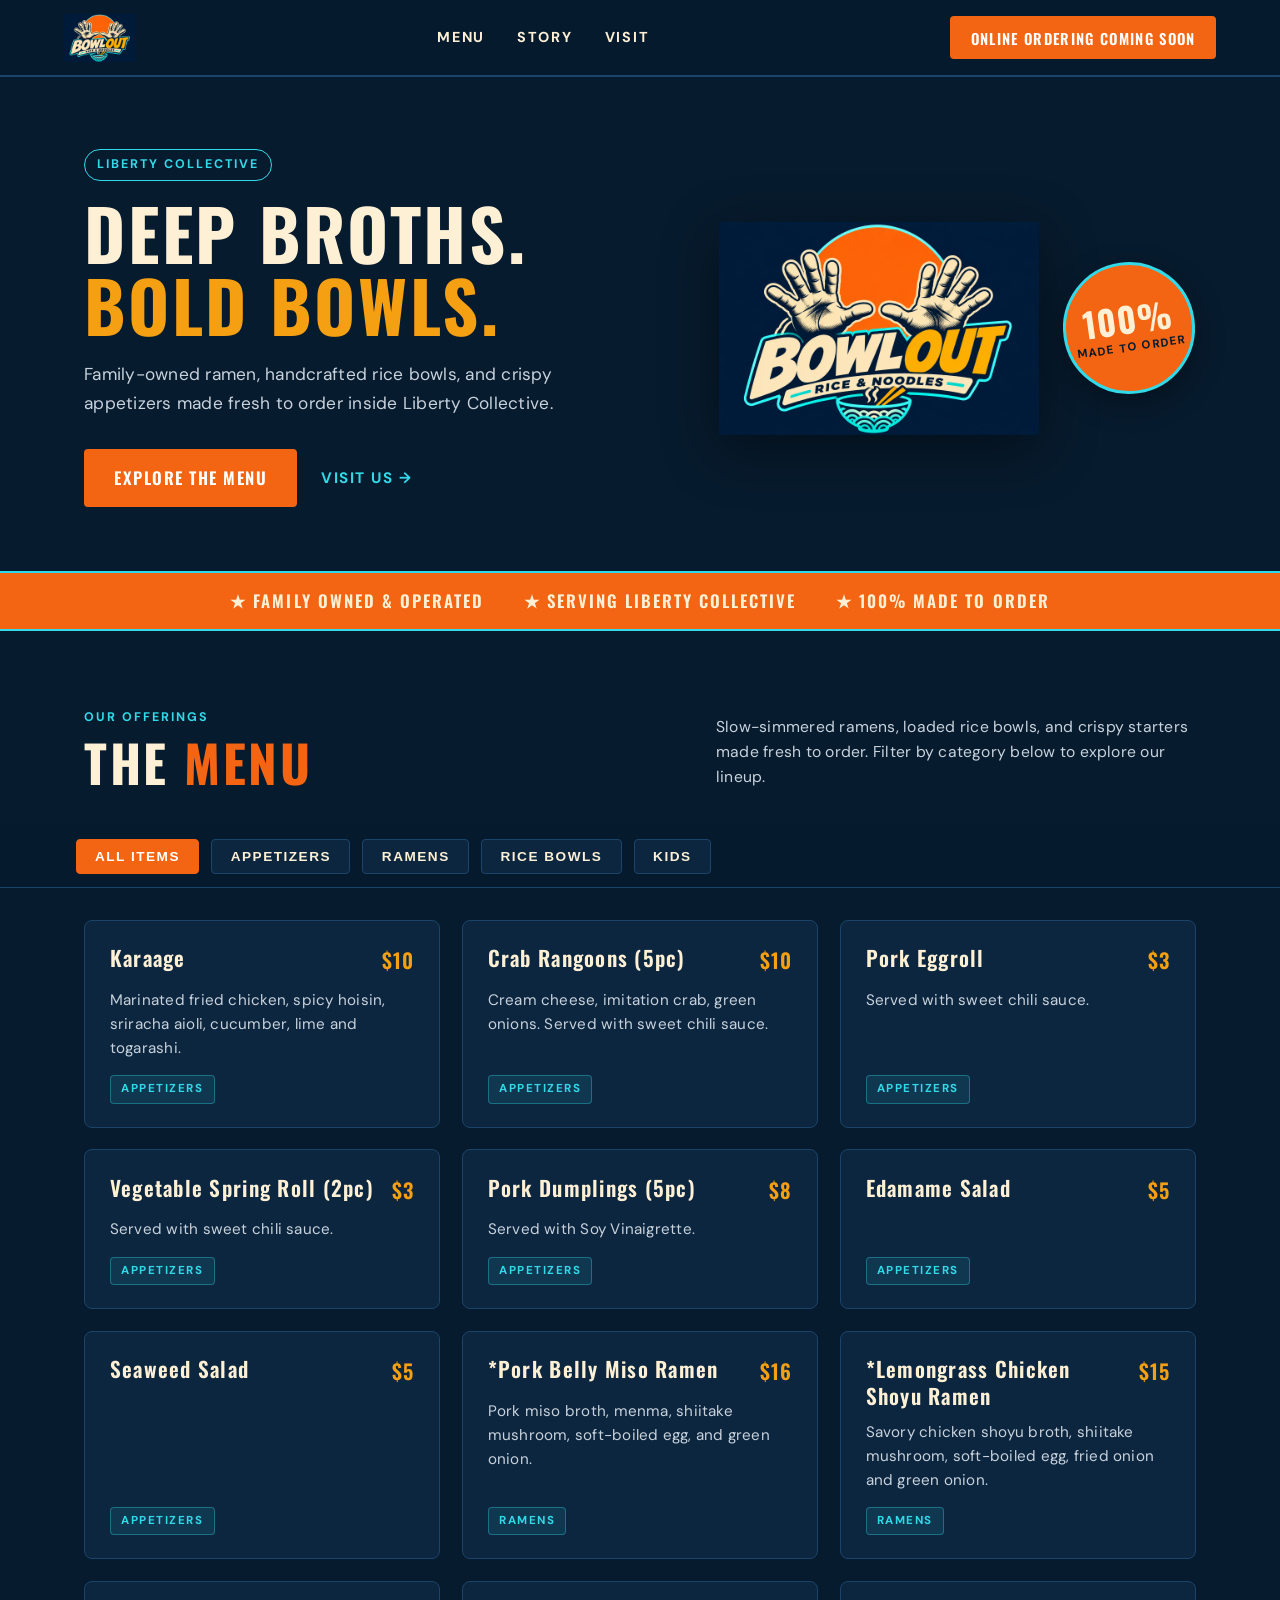
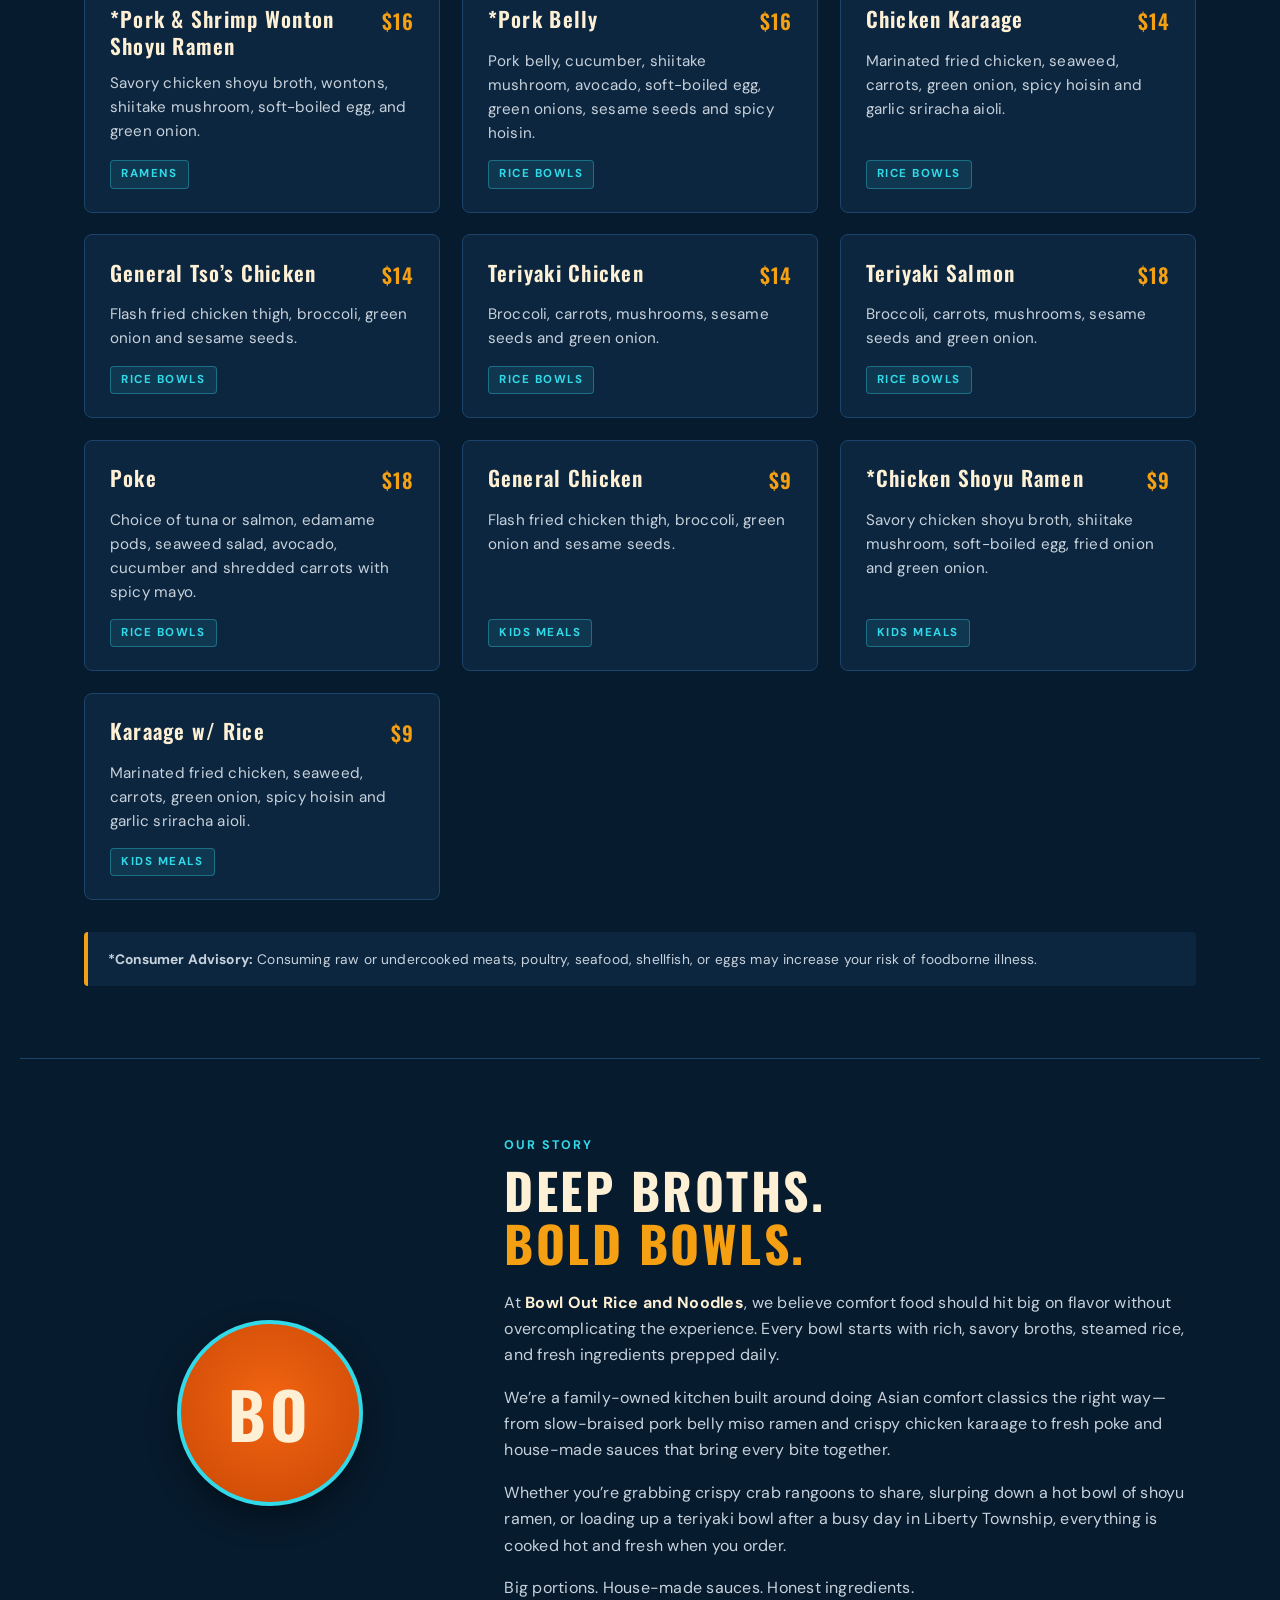
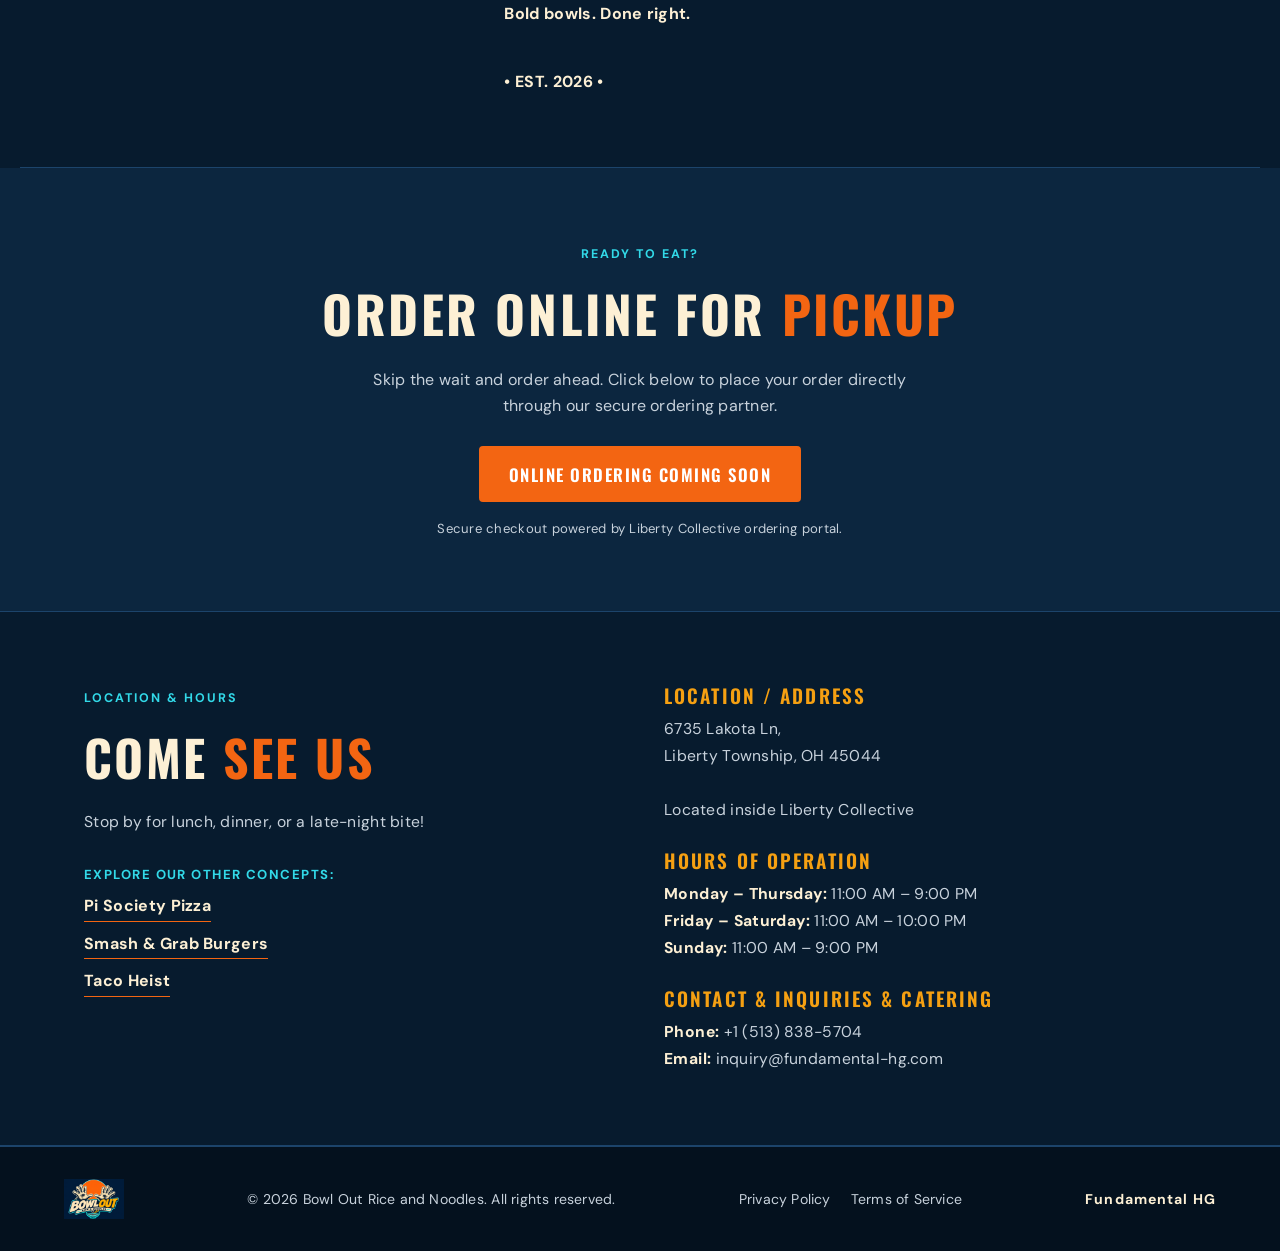
==== index.html @ 14aa3413 "google tag install" ====
<!doctype html>
<html lang="en">
<head>
  <meta charset="utf-8">
  <meta name="viewport" content="width=device-width, initial-scale=1">
  <script async src="https://www.googletagmanager.com/gtm.js?id=GTM-NZ7HKVBL"></script>
  <script>
    window.dataLayer = window.dataLayer || [];
    function gtag(){dataLayer.push(arguments);}
    gtag('js', new Date());
  </script>
  <meta name="theme-color" content="#071b2e">
  <meta name="description" content="Bowl Out Rice and Noodles at Liberty Collective, 6735 Lakota Ln, Liberty Township, OH 45044. Family-owned ramen, handcrafted rice bowls, poke, and crispy appetizers.">
  <title>Bowl Out Rice and Noodles | Liberty Twp, OH</title>
  <link rel="preconnect" href="https://fonts.googleapis.com">
  <link rel="preconnect" href="https://fonts.gstatic.com" crossorigin>
  <link href="https://fonts.googleapis.com/css2?family=DM+Sans:ital,opsz,wght@0,9..40,400;0,9..40,500;0,9..40,700;1,9..40,400&family=Oswald:wght@500;600;700&display=swap" rel="stylesheet">
  <link rel="stylesheet" href="css/styles.css">
  <link rel="icon" type="image/png" href="images/favicon.jfif">
  <link rel="canonical" href="https://www.bowloutrn.com/">
  <meta property="og:site_name" content="Bowl Out Rice and Noodles">
  <meta property="og:title" content="Bowl Out Rice and Noodles | Liberty Twp, OH">
  <meta property="og:url" content="https://www.bowloutrn.com/">
  <meta property="og:type" content="website">
  <script type="application/ld+json">
    {
      "@context": "https://schema.org",
      "@graph": [
        {
          "@type": "WebSite",
          "@id": "https://www.bowloutrn.com/#website",
          "name": "Bowl Out Rice and Noodles",
          "alternateName": "Bowl Out Rice and Noodles: Deep Broths & Bold Bowls",
          "url": "https://www.bowloutrn.com/"
        },
        {
          "@type": "Restaurant",
          "@id": "https://www.bowloutrn.com/#restaurant",
          "name": "Bowl Out Rice and Noodles",
          "description": "Family-owned ramen, handcrafted rice bowls, and crispy appetizers located inside Liberty Collective in Liberty Township, Ohio.",
          "url": "https://www.bowloutrn.com/",
          "telephone": "+1-513-838-5704",
          "servesCuisine": "Asian",
          "address": {
            "@type": "PostalAddress",
            "streetAddress": "6735 Lakota Ln",
            "addressLocality": "Liberty Township",
            "addressRegion": "OH",
            "postalCode": "45044",
            "addressCountry": "US"
          }
        }
      ]
    }
  </script>
</head>
<body>

  <!-- Top Navigation Header -->
  <header class="top">
    <a href="/" class="brand" aria-label="Bowl Out Rice and Noodles Home">
      <img src="images/logo_web.png" alt="Bowl Out Rice and Noodles" width="200" height="50">
    </a>
    <nav>
      <a href="#menu">MENU</a>
      <a href="#story">STORY</a>
      <a href="#visit">VISIT</a>
    </nav>
    <button type="button" class="button small order-trigger">ONLINE ORDERING COMING SOON</button>
  </header>

  <!-- Hero Section -->
  <section id="home" class="hero">
    <div>
      <!-- SEO H1: Hidden visually, read by search engines -->
      <h1 class="visually-hidden">Bowl Out Rice and Noodles</h1>
      <span class="eyebrow">LIBERTY COLLECTIVE</span>
      <h2 class="hero-title">DEEP BROTHS. <em>BOLD BOWLS.</em></h2>
      <p>Family-owned ramen, handcrafted rice bowls, and crispy appetizers made fresh to order inside Liberty Collective.</p>
      <div class="actions">
        <a href="#menu" class="button">EXPLORE THE MENU</a>
        <a href="#visit" class="textlink">VISIT US &rarr;</a>
      </div>
    </div>
    <div class="hero-art">
      <img src="images/logo.png" alt="Bowl Out Rice and Noodles Emblem" class="hero-logo">
      <div class="roundel">
        <span>100%</span>
        <small>MADE TO ORDER</small>
      </div>
    </div>
  </section>

  <!-- Brand Ticker -->
  <div class="ticker">
    <span>&#9733; FAMILY OWNED &amp; OPERATED</span>
    <span>&#9733; SERVING LIBERTY COLLECTIVE</span>
    <span>&#9733; 100% MADE TO ORDER</span>
  </div>

  <!-- Menu Section (sticky boundary for .filters until #story enters) -->
  <section id="menu" class="section">
    <div class="section-heading">
      <div>
        <span class="category">OUR OFFERINGS</span>
        <h2>THE <span class="orange">MENU</span></h2>
      </div>
      <p>Slow-simmered ramens, loaded rice bowls, and crispy starters made fresh to order. Filter by category below to explore our lineup.</p>
    </div>

    <div class="filters" role="tablist" aria-label="Menu Categories">
      <button type="button" class="active" onclick="filterMenu('all', this)">ALL ITEMS</button>
      <button type="button" onclick="filterMenu('appetizers', this)">APPETIZERS</button>
      <button type="button" onclick="filterMenu('ramens', this)">RAMENS</button>
      <button type="button" onclick="filterMenu('rice bowls', this)">RICE BOWLS</button>
      <button type="button" onclick="filterMenu('kids meals', this)">KIDS</button>
    </div>

    <!-- Main Dynamic Menu Grid -->
    <div class="menu-grid" id="menu-container">
      <!-- Injected dynamically via js/main.js -->
    </div>

    <!-- Consumer Advisory / Notes Injected Below Grid -->
    <div id="upgrade-container"></div>
  </section>

  <!-- Story Section -->
  <section id="story" class="story">
    <div class="story-mark">
      <span>BO</span>
    </div>
    <div>
      <span class="category">OUR STORY</span>
      <h2>DEEP BROTHS. <br><em>BOLD BOWLS.</em></h2>
      <p>At <strong>Bowl Out Rice and Noodles</strong>, we believe comfort food should hit big on flavor without overcomplicating the experience. Every bowl starts with rich, savory broths, steamed rice, and fresh ingredients prepped daily.</p>
      <p>We’re a family-owned kitchen built around doing Asian comfort classics the right way—from slow-braised pork belly miso ramen and crispy chicken karaage to fresh poke and house-made sauces that bring every bite together.</p>
      <p>Whether you’re grabbing crispy crab rangoons to share, slurping down a hot bowl of shoyu ramen, or loading up a teriyaki bowl after a busy day in Liberty Township, everything is cooked hot and fresh when you order.</p>
      <p>Big portions. House-made sauces. Honest ingredients.<br><strong>Bold bowls. Done right.</strong></p>
      <br><strong>&bull; EST. 2026 &bull;</strong>
    </div>
  </section>

  <!-- Order Online CTA Section -->
  <section class="order">
    <span class="category">READY TO EAT?</span>
    <h2>ORDER ONLINE FOR <span class="orange">PICKUP</span></h2>
    <p>Skip the wait and order ahead. Click below to place your order directly through our secure ordering partner.</p>
    <button type="button" class="button order-trigger">ONLINE ORDERING COMING SOON</button>
    <small>Secure checkout powered by Liberty Collective ordering portal.</small>
  </section>

  <!-- Visit & Inquiry Section -->
  <section id="visit" class="visit">
    <div>
      <span class="category">LOCATION &amp; HOURS</span>
      <h2>COME <span class="orange">SEE US</span></h2>
      <p>Stop by for lunch, dinner, or a late-night bite!<br></p>
      <div class="sibling-concepts">
        <span class="concepts-label">Explore our other concepts:</span>
        <a href="https://www.pisocietypizza.com" target="_blank" rel="noopener noreferrer" class="concept-link" title="Pi Society Pizza">Pi Society Pizza</a>
        <a href="https://www.smashngrab-burgers.com" target="_blank" rel="noopener noreferrer" class="concept-link" title="Smash &amp; Grab Burgers">Smash &amp; Grab Burgers</a>
        <a href="https://www.taco-heist.com" target="_blank" rel="noopener noreferrer" class="concept-link" title="Taco Heist">Taco Heist</a>
      </div>
    </div>
    <div>
      <h3>LOCATION / ADDRESS</h3>
      <p>6735 Lakota Ln,<br>Liberty Township, OH 45044<br><br>Located inside Liberty Collective</p>
      <h3>HOURS OF OPERATION</h3>
      <p>
        <strong>Monday – Thursday:</strong> 11:00 AM – 9:00 PM<br>
        <strong>Friday – Saturday:</strong> 11:00 AM – 10:00 PM<br>
        <strong>Sunday:</strong> 11:00 AM – 9:00 PM
      </p>
      <h3>CONTACT &amp; INQUIRIES &amp; CATERING</h3>
      <p><strong>Phone:</strong> +1 (513) 838-5704<br><strong>Email:</strong> inquiry@fundamental-hg.com</p>
    </div>
  </section>

  <!-- Footer -->
  <footer>
    <a href="#home" class="brand">
      <img src="images/logo_web.png" alt="Bowl Out Rice and Noodles Logo">
    </a>
    <p>&copy; 2026 Bowl Out Rice and Noodles. All rights reserved.</p>
    <div class="legal-links">
      <a href="privacy.html">Privacy Policy</a>
      <a href="terms.html">Terms of Service</a>
    </div>
    <strong>Fundamental HG</strong>
  </footer>

  <!-- External Redirect Popup Modal -->
  <div class="modal-overlay" id="orderModal" role="dialog" aria-modal="true" aria-labelledby="orderModalTitle">
    <div class="modal-box">
      <h3 id="orderModalTitle">REDIRECTING TO ORDER</h3>
      <p>You are now being redirected to our secure online ordering partner at Liberty Collective.</p>
      <div class="modal-actions">
        <button type="button" class="button small" id="proceedBtn">CONTINUE</button>
        <button type="button" class="button small btn-cancel" id="cancelBtn">CANCEL</button>
      </div>
    </div>
  </div>

  <!-- Scripts -->
  <script defer src="js/main.js"></script>
  <script>
    (function () {
      const header = document.querySelector('header.top');
      const menuSection = document.getElementById('menu');
      const filtersBar = document.querySelector('.filters');

      function syncStickyMetrics() {
        if (!header) return;
        const headerHeight = header.getBoundingClientRect().height;
        document.documentElement.style.setProperty('--header-height', headerHeight + 'px');

        if (filtersBar) {
          const filtersTop = filtersBar.getBoundingClientRect().top;
          const isStuck = Math.abs(filtersTop - headerHeight) <= 2;
          filtersBar.classList.toggle('is-stuck', isStuck);
        }
      }

      syncStickyMetrics();
      window.addEventListener('scroll', syncStickyMetrics, { passive: true });
      window.addEventListener('resize', syncStickyMetrics, { passive: true });
      window.addEventListener('load', syncStickyMetrics);

      if ('ResizeObserver' in window && header) {
        new ResizeObserver(syncStickyMetrics).observe(header);
      }

      if (filtersBar && menuSection) {
        filtersBar.addEventListener('click', function (e) {
          const btn = e.target.closest('button');
          if (!btn) return;

          if (btn.scrollIntoView) {
            btn.scrollIntoView({ behavior: 'smooth', inline: 'center', block: 'nearest' });
          }

          const headerOffset = header ? header.getBoundingClientRect().height : 0;
          const menuTop = menuSection.getBoundingClientRect().top + window.scrollY - headerOffset;
          if (window.scrollY > menuTop + 32) {
            window.scrollTo({ top: menuTop, behavior: 'smooth' });
          }
        });
      }
    })();
  </script>
</body>
</html>
---- css/styles.css ----
/* ==========================================================================
   Bowl Out Rice and Noodles — Brand Palette & Base Styles
   ========================================================================== */
:root {
  --bg-navy: #071b2e;
  --bg-surface: #0c263f;
  --bg-card: #102f4d;
  --border-subtle: #1c446b;
  --cream: #fdf0d5;
  --cream-muted: #c8d2dc;
  --orange: #f36512;
  --orange-hover: #d85307;
  --amber: #f5a012;
  --cyan: #32d9e8;
  --font-display: 'Oswald', 'Arial Narrow', sans-serif;
  --font-body: 'DM Sans', system-ui, -apple-system, 'Segoe UI', Roboto, Helvetica, Arial, sans-serif;
  --header-height: 77px;
}

*,
*::before,
*::after {
  box-sizing: border-box;
  margin: 0;
  padding: 0;
}

html {
  scroll-behavior: smooth;
  background-color: var(--bg-navy);
  color: var(--cream);
  font-family: var(--font-body);
  line-height: 1.6;
  font-kerning: normal;
  text-rendering: optimizeLegibility;
  -webkit-font-smoothing: antialiased;
  -moz-osx-font-smoothing: grayscale;
}

body {
  background-color: var(--bg-navy);
  color: var(--cream);
  overflow-x: clip;
}

img {
  max-width: 100%;
  height: auto;
  display: block;
}

a {
  color: inherit;
  text-decoration: none;
}

.visually-hidden {
  position: absolute;
  width: 1px;
  height: 1px;
  padding: 0;
  margin: -1px;
  overflow: hidden;
  clip: rect(0, 0, 0, 0);
  white-space: nowrap;
  border: 0;
}

.orange {
  color: var(--orange);
}

.category {
  display: inline-block;
  font-size: 0.78rem;
  font-weight: 700;
  letter-spacing: 0.16em;
  text-transform: uppercase;
  color: var(--cyan);
  margin-bottom: 0.5rem;
}

/* ==========================================================================
   Buttons
   ========================================================================== */
.button {
  display: inline-block;
  background-color: var(--orange);
  color: #ffffff;
  border: 2px solid var(--orange);
  padding: 0.85rem 1.75rem;
  font-family: var(--font-display);
  font-weight: 600;
  font-size: 1.05rem;
  letter-spacing: 0.09em;
  text-transform: uppercase;
  border-radius: 4px;
  cursor: pointer;
  transition: background-color 0.2s ease, border-color 0.2s ease, transform 0.15s ease;
}

.button:hover {
  background-color: var(--orange-hover);
  border-color: var(--orange-hover);
  transform: translateY(-1px);
}

.button.small {
  padding: 0.55rem 1.15rem;
  font-size: 0.92rem;
}

.button.btn-cancel {
  background-color: #64748b;
  border-color: #64748b;
}

.button.btn-cancel:hover {
  background-color: #475569;
  border-color: #475569;
}

/* ==========================================================================
   Top Navigation Header
   ========================================================================== */
header.top {
  position: sticky;
  top: 0;
  z-index: 900;
  display: flex;
  align-items: center;
  justify-content: space-between;
  gap: 1.5rem;
  padding: 0.85rem 5%;
  background-color: rgba(7, 27, 46, 0.96);
  backdrop-filter: blur(8px);
  -webkit-backdrop-filter: blur(8px);
  border-bottom: 2px solid var(--border-subtle);
}

header.top .brand img {
  height: 48px;
  width: auto;
  object-fit: contain;
}

header.top nav {
  display: flex;
  align-items: center;
  gap: 2rem;
}

header.top nav a {
  font-weight: 700;
  font-size: 0.9rem;
  letter-spacing: 0.12em;
  color: var(--cream);
  transition: color 0.2s ease;
}

header.top nav a:hover {
  color: var(--cyan);
}

/* ==========================================================================
   Hero Section
   ========================================================================== */
.hero {
  display: grid;
  grid-template-columns: 1.1fr 0.9fr;
  align-items: center;
  gap: 3rem;
  max-width: 1240px;
  margin: 0 auto;
  padding: 4.5rem 5% 4rem;
}

.eyebrow {
  display: inline-block;
  padding: 0.3rem 0.75rem;
  border: 1.5px solid var(--cyan);
  border-radius: 999px;
  color: var(--cyan);
  font-size: 0.78rem;
  font-weight: 700;
  letter-spacing: 0.16em;
  margin-bottom: 1rem;
}

.hero-title {
  font-family: var(--font-display);
  font-weight: 700;
  font-size: clamp(2.8rem, 5.5vw, 4.75rem);
  line-height: 1.02;
  letter-spacing: 0.04em;
  text-transform: uppercase;
  color: var(--cream);
  margin-bottom: 1.25rem;
}

.hero-title em {
  font-style: normal;
  color: var(--amber);
}

.hero p {
  font-size: 1.08rem;
  line-height: 1.65;
  letter-spacing: 0.015em;
  color: var(--cream-muted);
  max-width: 520px;
  margin-bottom: 2rem;
}

.hero .actions {
  display: flex;
  align-items: center;
  flex-wrap: wrap;
  gap: 1.5rem;
}

.textlink {
  font-weight: 700;
  font-size: 0.95rem;
  letter-spacing: 0.1em;
  color: var(--cyan);
  transition: color 0.2s ease;
}

.textlink:hover {
  color: var(--amber);
}

.hero-art {
  display: flex;
  align-items: center;
  justify-content: center;
  gap: 1.5rem;
}

.roundel {
  flex-shrink: 0;
  width: 132px;
  height: 132px;
  border-radius: 50%;
  background-color: var(--orange);
  border: 3px solid var(--cyan);
  box-shadow: 0 10px 28px rgba(0, 0, 0, 0.35);
  display: flex;
  flex-direction: column;
  align-items: center;
  justify-content: center;
  text-align: center;
  transform: rotate(-8deg);
  padding: 0.5rem;
}

.roundel span {
  font-family: var(--font-display);
  font-weight: 700;
  font-size: 2.15rem;
  line-height: 1;
  color: var(--cream);
  letter-spacing: 0.04em;
}

.roundel small {
  font-size: 0.72rem;
  font-weight: 700;
  letter-spacing: 0.11em;
  color: var(--bg-navy);
  margin-top: 0.25rem;
  line-height: 1.15;
}

.hero-logo {
  max-width: 320px;
  width: 100%;
  height: auto;
  filter: drop-shadow(0 14px 28px rgba(0, 0, 0, 0.45));
}

/* ==========================================================================
   Ticker Bar
   ========================================================================== */
.ticker {
  display: flex;
  flex-wrap: wrap;
  justify-content: center;
  gap: 2.5rem;
  padding: 0.9rem 5%;
  background-color: var(--orange);
  color: var(--cream);
  font-family: var(--font-display);
  font-weight: 600;
  font-size: 1.05rem;
  letter-spacing: 0.12em;
  text-transform: uppercase;
  border-top: 2px solid var(--cyan);
  border-bottom: 2px solid var(--cyan);
}

/* ==========================================================================
   Menu Section
   ========================================================================== */
.section {
  max-width: 1240px;
  margin: 0 auto;
  padding: 4.5rem 5%;
  scroll-margin-top: var(--header-height, 77px);
}

.section-heading {
  display: flex;
  flex-wrap: wrap;
  justify-content: space-between;
  align-items: flex-end;
  gap: 1.5rem;
  margin-bottom: 2.25rem;
}

.section-heading h2 {
  font-family: var(--font-display);
  font-weight: 700;
  font-size: clamp(2.2rem, 4vw, 3.25rem);
  line-height: 1.04;
  letter-spacing: 0.05em;
  text-transform: uppercase;
}

.section-heading p {
  max-width: 480px;
  color: var(--cream-muted);
  font-size: 0.98rem;
  line-height: 1.6;
  letter-spacing: 0.015em;
}

.filters {
  position: sticky;
  top: var(--header-height, 77px);
  z-index: 850;
  display: flex;
  flex-wrap: wrap;
  gap: 0.75rem;
  margin-top: 0;
  margin-bottom: 2rem;
  margin-left: calc(50% - 50vw);
  margin-right: calc(50% - 50vw);
  padding: 0.85rem max(5%, calc(50vw - 620px + 5%));
  background-color: rgba(7, 27, 46, 0.96);
  backdrop-filter: blur(8px);
  -webkit-backdrop-filter: blur(8px);
  border-bottom: 1px solid var(--border-subtle);
  transition: box-shadow 0.2s ease, border-color 0.2s ease;
}

.filters.is-stuck {
  border-bottom-color: rgba(50, 217, 232, 0.45);
  box-shadow: 0 8px 20px rgba(0, 0, 0, 0.45);
}

.filters::-webkit-scrollbar {
  display: none;
}

.filters button {
  background-color: var(--bg-surface);
  color: var(--cream);
  border: 1.5px solid var(--border-subtle);
  padding: 0.55rem 1.15rem;
  font-weight: 700;
  font-size: 0.85rem;
  letter-spacing: 0.11em;
  text-transform: uppercase;
  border-radius: 4px;
  cursor: pointer;
  transition: all 0.2s ease;
}

.filters button:hover {
  border-color: var(--cyan);
  color: var(--cyan);
}

.filters button.active {
  background-color: var(--orange);
  border-color: var(--orange);
  color: #ffffff;
}

.menu-grid {
  display: grid;
  grid-template-columns: repeat(auto-fill, minmax(290px, 1fr));
  gap: 1.35rem;
}

.menu-card {
  background-color: var(--bg-surface);
  border: 1.5px solid var(--border-subtle);
  border-radius: 8px;
  padding: 1.45rem 1.55rem;
  display: flex;
  flex-direction: column;
  justify-content: space-between;
  transition: border-color 0.2s ease, transform 0.2s ease;
}

.menu-card:hover {
  border-color: var(--cyan);
  transform: translateY(-2px);
}

.menu-card-header {
  display: flex;
  justify-content: space-between;
  align-items: flex-start;
  gap: 1rem;
  margin-bottom: 0.7rem;
}

.menu-card h3 {
  font-family: var(--font-display);
  font-weight: 600;
  font-size: 1.32rem;
  letter-spacing: 0.06em;
  line-height: 1.28;
  color: var(--cream);
}

.menu-price {
  font-family: var(--font-display);
  font-weight: 600;
  font-size: 1.28rem;
  letter-spacing: 0.05em;
  font-variant-numeric: tabular-nums;
  color: var(--amber);
  white-space: nowrap;
}

.menu-card p {
  font-size: 0.95rem;
  line-height: 1.58;
  letter-spacing: 0.015em;
  color: var(--cream-muted);
  margin-bottom: 0.95rem;
}

.menu-tag {
  align-self: flex-start;
  font-size: 0.72rem;
  font-weight: 700;
  letter-spacing: 0.13em;
  text-transform: uppercase;
  color: var(--cyan);
  background-color: rgba(50, 217, 232, 0.1);
  border: 1px solid rgba(50, 217, 232, 0.35);
  padding: 0.24rem 0.65rem;
  border-radius: 4px;
}

.menu-advisory {
  margin-top: 2rem;
  padding: 1rem 1.25rem;
  background-color: var(--bg-surface);
  border-left: 4px solid var(--amber);
  border-radius: 4px;
  font-size: 0.86rem;
  line-height: 1.6;
  letter-spacing: 0.012em;
  color: var(--cream-muted);
}

/* ==========================================================================
   Story Section
   ========================================================================== */
.story {
  display: grid;
  grid-template-columns: 0.7fr 1.3fr;
  align-items: center;
  gap: 3rem;
  max-width: 1240px;
  margin: 0 auto;
  padding: 4.5rem 5%;
  border-top: 1px solid var(--border-subtle);
  border-bottom: 1px solid var(--border-subtle);
  scroll-margin-top: var(--header-height, 77px);
}

.story-mark {
  display: flex;
  align-items: center;
  justify-content: center;
}

.story-mark span {
  display: flex;
  align-items: center;
  justify-content: center;
  width: 50%;
  min-width: 160px;
  max-width: 220px;
  aspect-ratio: 1 / 1;
  border-radius: 50%;
  background: radial-gradient(circle at 50% 45%, var(--orange) 0%, #c84705 100%);
  border: 4px solid var(--cyan);
  font-family: var(--font-display);
  font-weight: 700;
  font-size: 4rem;
  letter-spacing: 0.06em;
  color: var(--cream);
  box-shadow: 0 12px 30px rgba(0, 0, 0, 0.4);
}

.story h2 {
  font-family: var(--font-display);
  font-weight: 700;
  font-size: clamp(2.1rem, 4vw, 3.1rem);
  line-height: 1.06;
  letter-spacing: 0.05em;
  text-transform: uppercase;
  margin-bottom: 1.25rem;
}

.story h2 em {
  font-style: normal;
  color: var(--amber);
}

.story p {
  color: var(--cream-muted);
  margin-bottom: 1rem;
  font-size: 1rem;
  line-height: 1.65;
  letter-spacing: 0.015em;
}

.story strong {
  color: var(--cream);
  letter-spacing: 0.02em;
}

/* ==========================================================================
   Order CTA Section
   ========================================================================== */
.order {
  text-align: center;
  padding: 4.5rem 5%;
  background-color: var(--bg-surface);
  border-bottom: 1px solid var(--border-subtle);
}

.order h2 {
  font-family: var(--font-display);
  font-weight: 700;
  font-size: clamp(2.2rem, 4vw, 3.2rem);
  letter-spacing: 0.05em;
  text-transform: uppercase;
  margin-bottom: 0.75rem;
}

.order p {
  max-width: 540px;
  margin: 0 auto 1.75rem;
  color: var(--cream-muted);
  line-height: 1.6;
  letter-spacing: 0.015em;
}

.order small {
  display: block;
  margin-top: 1rem;
  font-size: 0.82rem;
  letter-spacing: 0.02em;
  color: var(--cream-muted);
}

/* ==========================================================================
   Visit & Location Section
   ========================================================================== */
.visit {
  display: grid;
  grid-template-columns: 1fr 1fr;
  gap: 3rem;
  max-width: 1240px;
  margin: 0 auto;
  padding: 4.5rem 5%;
  scroll-margin-top: var(--header-height, 77px);
}

.visit h2 {
  font-family: var(--font-display);
  font-weight: 700;
  font-size: clamp(2.2rem, 4vw, 3.1rem);
  letter-spacing: 0.05em;
  text-transform: uppercase;
  margin-bottom: 0.75rem;
}

.visit h3 {
  font-family: var(--font-display);
  font-weight: 600;
  font-size: 1.2rem;
  letter-spacing: 0.11em;
  line-height: 1.3;
  color: var(--amber);
  margin-top: 1.55rem;
  margin-bottom: 0.45rem;
}

.visit h3:first-child {
  margin-top: 0;
}

.visit p {
  font-size: 0.98rem;
  line-height: 1.72;
  letter-spacing: 0.018em;
  color: var(--cream-muted);
}

.visit strong {
  color: var(--cream);
  font-weight: 700;
  letter-spacing: 0.025em;
}

.sibling-concepts {
  margin-top: 1.75rem;
  display: flex;
  flex-direction: column;
  align-items: flex-start;
  gap: 0.55rem;
}

.concepts-label {
  font-size: 0.82rem;
  font-weight: 700;
  letter-spacing: 0.11em;
  text-transform: uppercase;
  color: var(--cyan);
}

.concept-link {
  font-weight: 700;
  letter-spacing: 0.02em;
  color: var(--cream);
  border-bottom: 1.5px solid var(--orange);
  padding-bottom: 2px;
  transition: color 0.2s ease;
}

.concept-link:hover {
  color: var(--amber);
}

/* ==========================================================================
   Footer
   ========================================================================== */
footer {
  display: flex;
  flex-wrap: wrap;
  align-items: center;
  justify-content: space-between;
  gap: 1.25rem;
  padding: 2rem 5%;
  background-color: #04111e;
  border-top: 2px solid var(--border-subtle);
  font-size: 0.88rem;
  letter-spacing: 0.015em;
  color: var(--cream-muted);
}

footer .brand img {
  height: 40px;
  width: auto;
}

.legal-links {
  display: flex;
  gap: 1.25rem;
}

.legal-links a:hover {
  color: var(--cyan);
}

footer strong {
  color: var(--cream);
  letter-spacing: 0.08em;
}

/* ==========================================================================
   External Order Redirect Modal
   ========================================================================== */
.modal-overlay {
  display: none;
  position: fixed;
  inset: 0;
  z-index: 9999;
  background-color: rgba(4, 15, 28, 0.82);
  align-items: center;
  justify-content: center;
  padding: 1.25rem;
}

.modal-overlay.active {
  display: flex;
}

.modal-box {
  background-color: #ffffff;
  color: #071b2e;
  width: 100%;
  max-width: 440px;
  padding: 2rem;
  border-radius: 8px;
  border-top: 5px solid var(--orange);
  box-shadow: 0 20px 45px rgba(0, 0, 0, 0.5);
  text-align: center;
}

.modal-box h3 {
  font-family: var(--font-display);
  font-weight: 700;
  font-size: 1.65rem;
  letter-spacing: 0.06em;
  color: #071b2e;
  margin-bottom: 0.75rem;
}

.modal-box p {
  font-size: 0.98rem;
  line-height: 1.6;
  letter-spacing: 0.015em;
  color: #334155;
  margin-bottom: 1.5rem;
}

.modal-actions {
  display: flex;
  justify-content: center;
  gap: 0.85rem;
}

/* ==========================================================================
   Responsive Breakpoints
   ========================================================================== */
@media (max-width: 900px) {
  .hero {
    grid-template-columns: 1fr;
    text-align: center;
    padding-top: 3rem;
  }

  .hero p {
    margin-left: auto;
    margin-right: auto;
  }

  .hero .actions {
    justify-content: center;
  }

  .hero-art {
    flex-direction: column-reverse;
  }

  .story {
    grid-template-columns: 1fr;
    text-align: center;
  }

  .visit {
    grid-template-columns: 1fr;
  }
}

@media (max-width: 768px) {
  .filters {
    flex-wrap: nowrap;
    overflow-x: auto;
    -webkit-overflow-scrolling: touch;
    scrollbar-width: none;
    gap: 0.55rem;
    padding: 0.65rem 4%;
    margin-bottom: 1.35rem;
  }

  .filters button {
    flex-shrink: 0;
    white-space: nowrap;
    padding: 0.48rem 0.9rem;
    font-size: 0.8rem;
  }
}

@media (max-width: 640px) {
  :root {
    --header-height: 102px;
  }

  header.top {
    flex-wrap: wrap;
    justify-content: center;
    gap: 0.55rem 1rem;
    padding: 0.6rem 4%;
  }

  header.top .brand img {
    height: 40px;
  }

  header.top nav {
    gap: 1.1rem;
  }

  header.top .button.small {
    padding: 0.42rem 0.85rem;
    font-size: 0.82rem;
  }

  .ticker {
    gap: 1rem;
    font-size: 0.92rem;
    text-align: center;
  }

  .section {
    padding: 3rem 4%;
  }

  .section-heading {
    margin-bottom: 1.25rem;
  }

  .menu-grid {
    gap: 0.85rem;
  }

  .menu-card {
    padding: 1.05rem 1.2rem;
  }

  footer {
    flex-direction: column;
    text-align: center;
  }
}
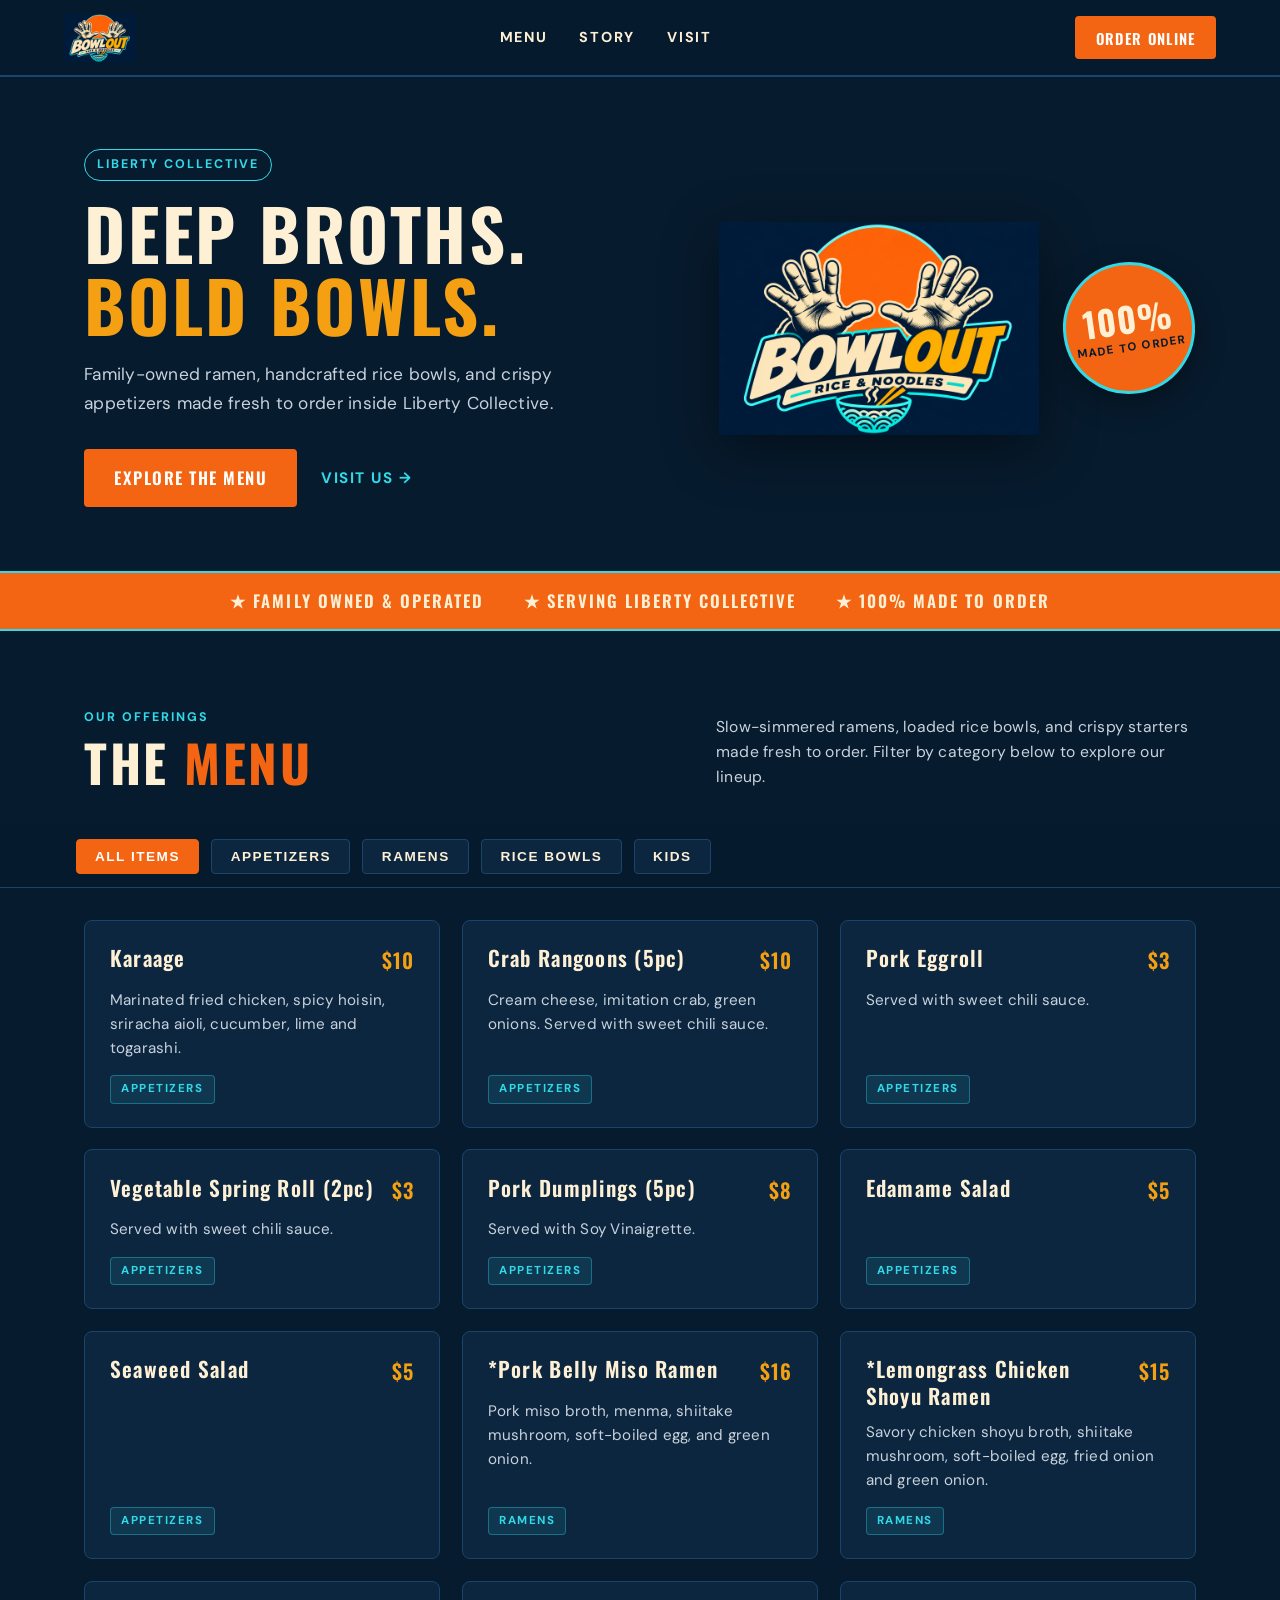
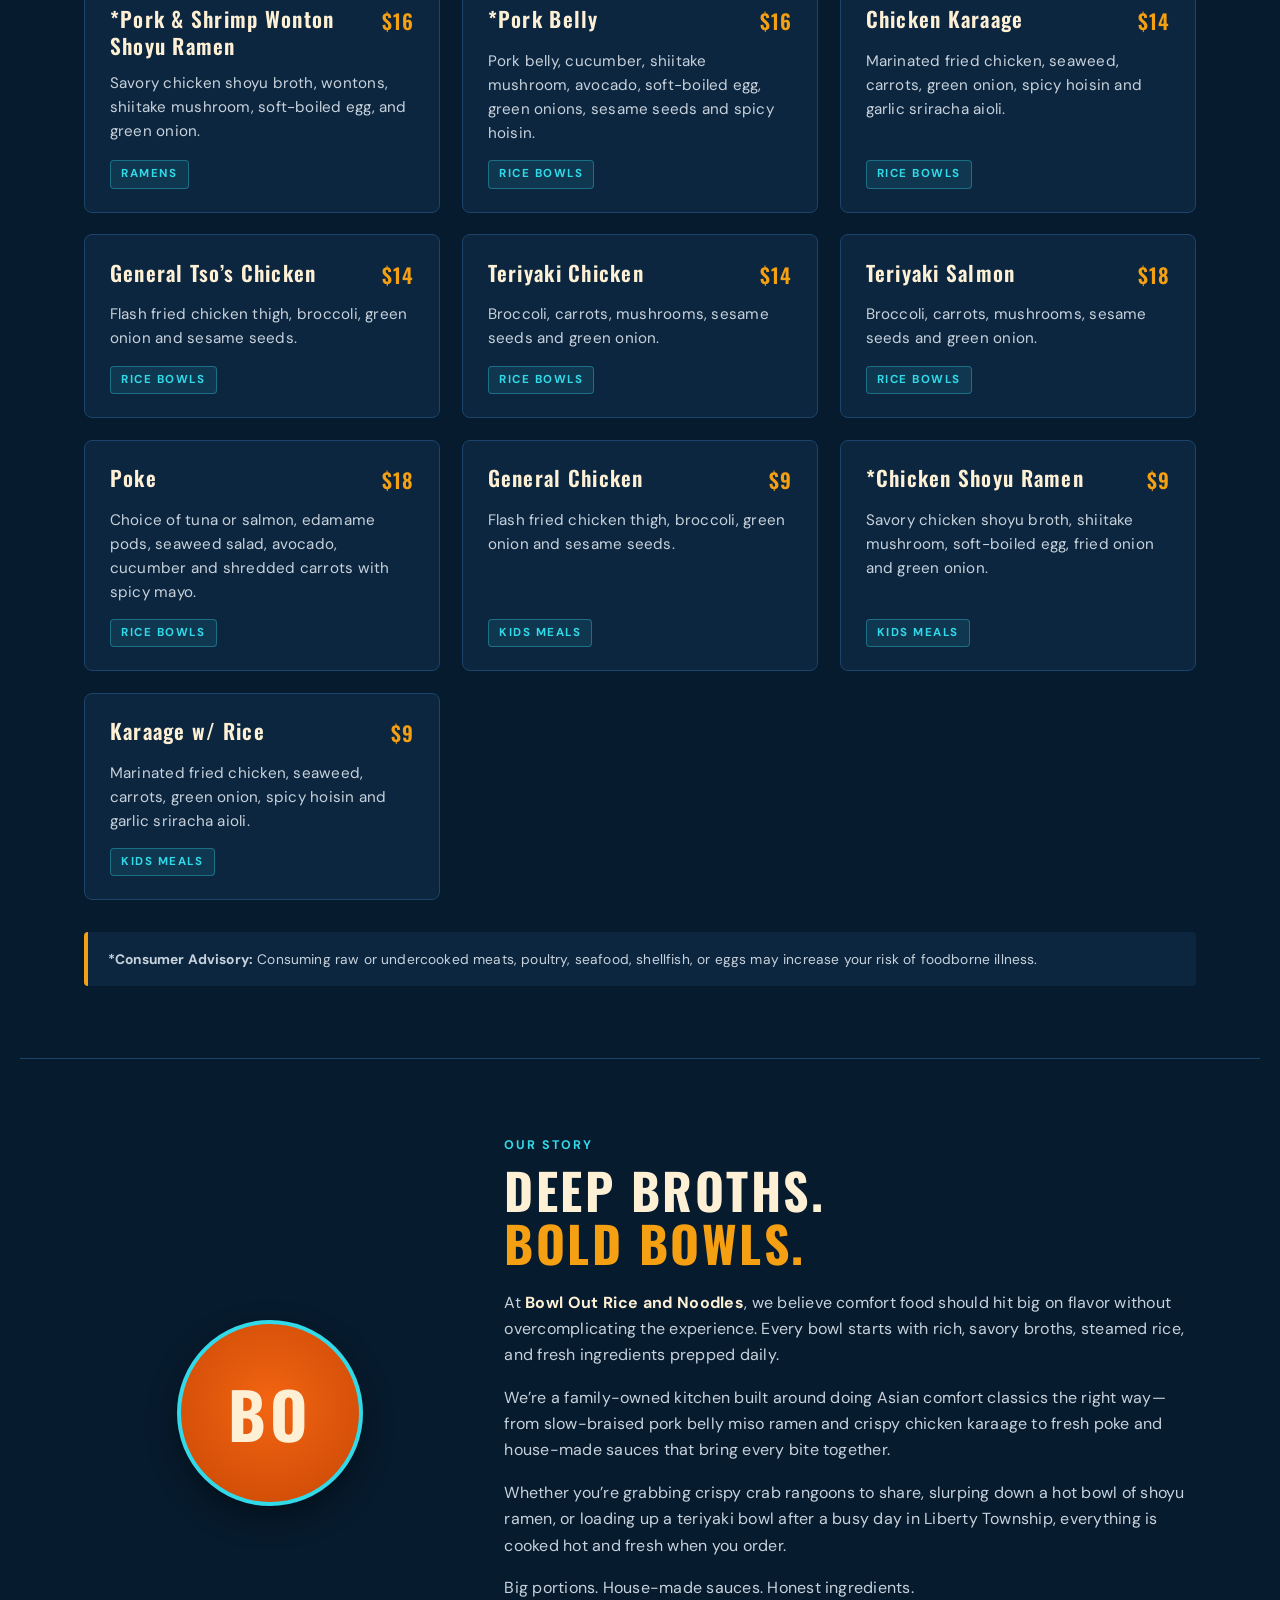
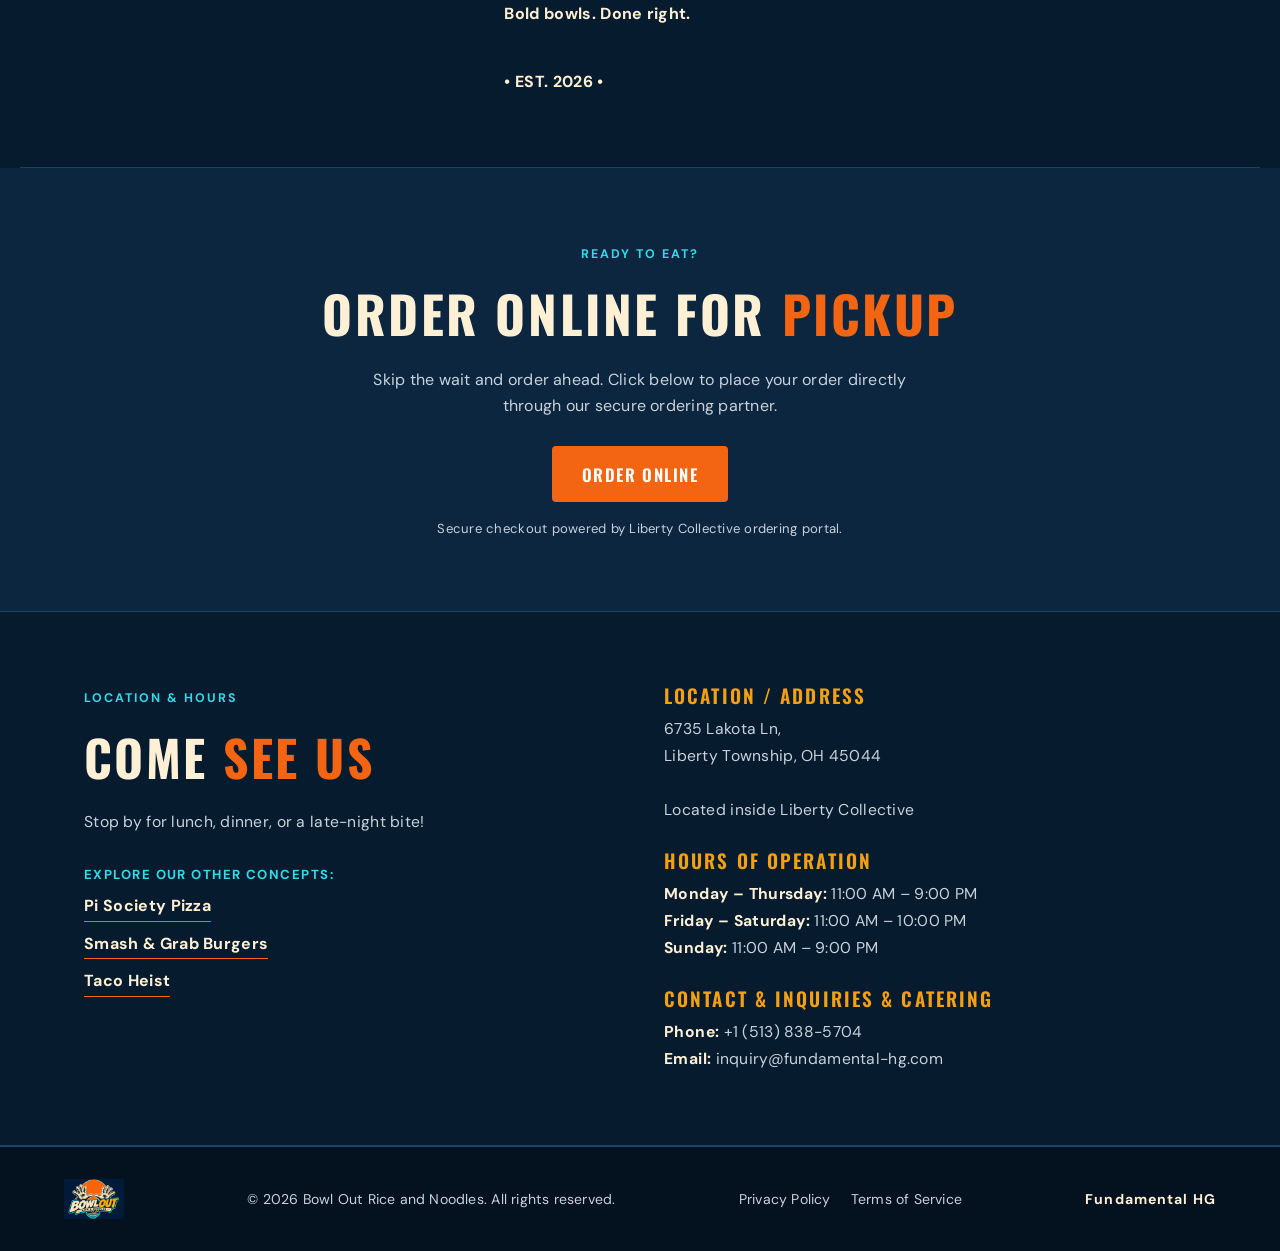
==== commit e6656d47: "online order button mod" ====
--- a/index.html
+++ b/index.html
@@ -66,7 +66,7 @@
       <a href="#story">STORY</a>
       <a href="#visit">VISIT</a>
     </nav>
-    <button type="button" class="button small order-trigger">ONLINE ORDERING COMING SOON</button>
+    <button type="button" class="button small order-trigger">ORDER ONLINE</button>
   </header>
 
   <!-- Hero Section -->
@@ -146,7 +146,7 @@
     <span class="category">READY TO EAT?</span>
     <h2>ORDER ONLINE FOR <span class="orange">PICKUP</span></h2>
     <p>Skip the wait and order ahead. Click below to place your order directly through our secure ordering partner.</p>
-    <button type="button" class="button order-trigger">ONLINE ORDERING COMING SOON</button>
+    <button type="button" class="button order-trigger">ORDER ONLINE</button>
     <small>Secure checkout powered by Liberty Collective ordering portal.</small>
   </section>
 
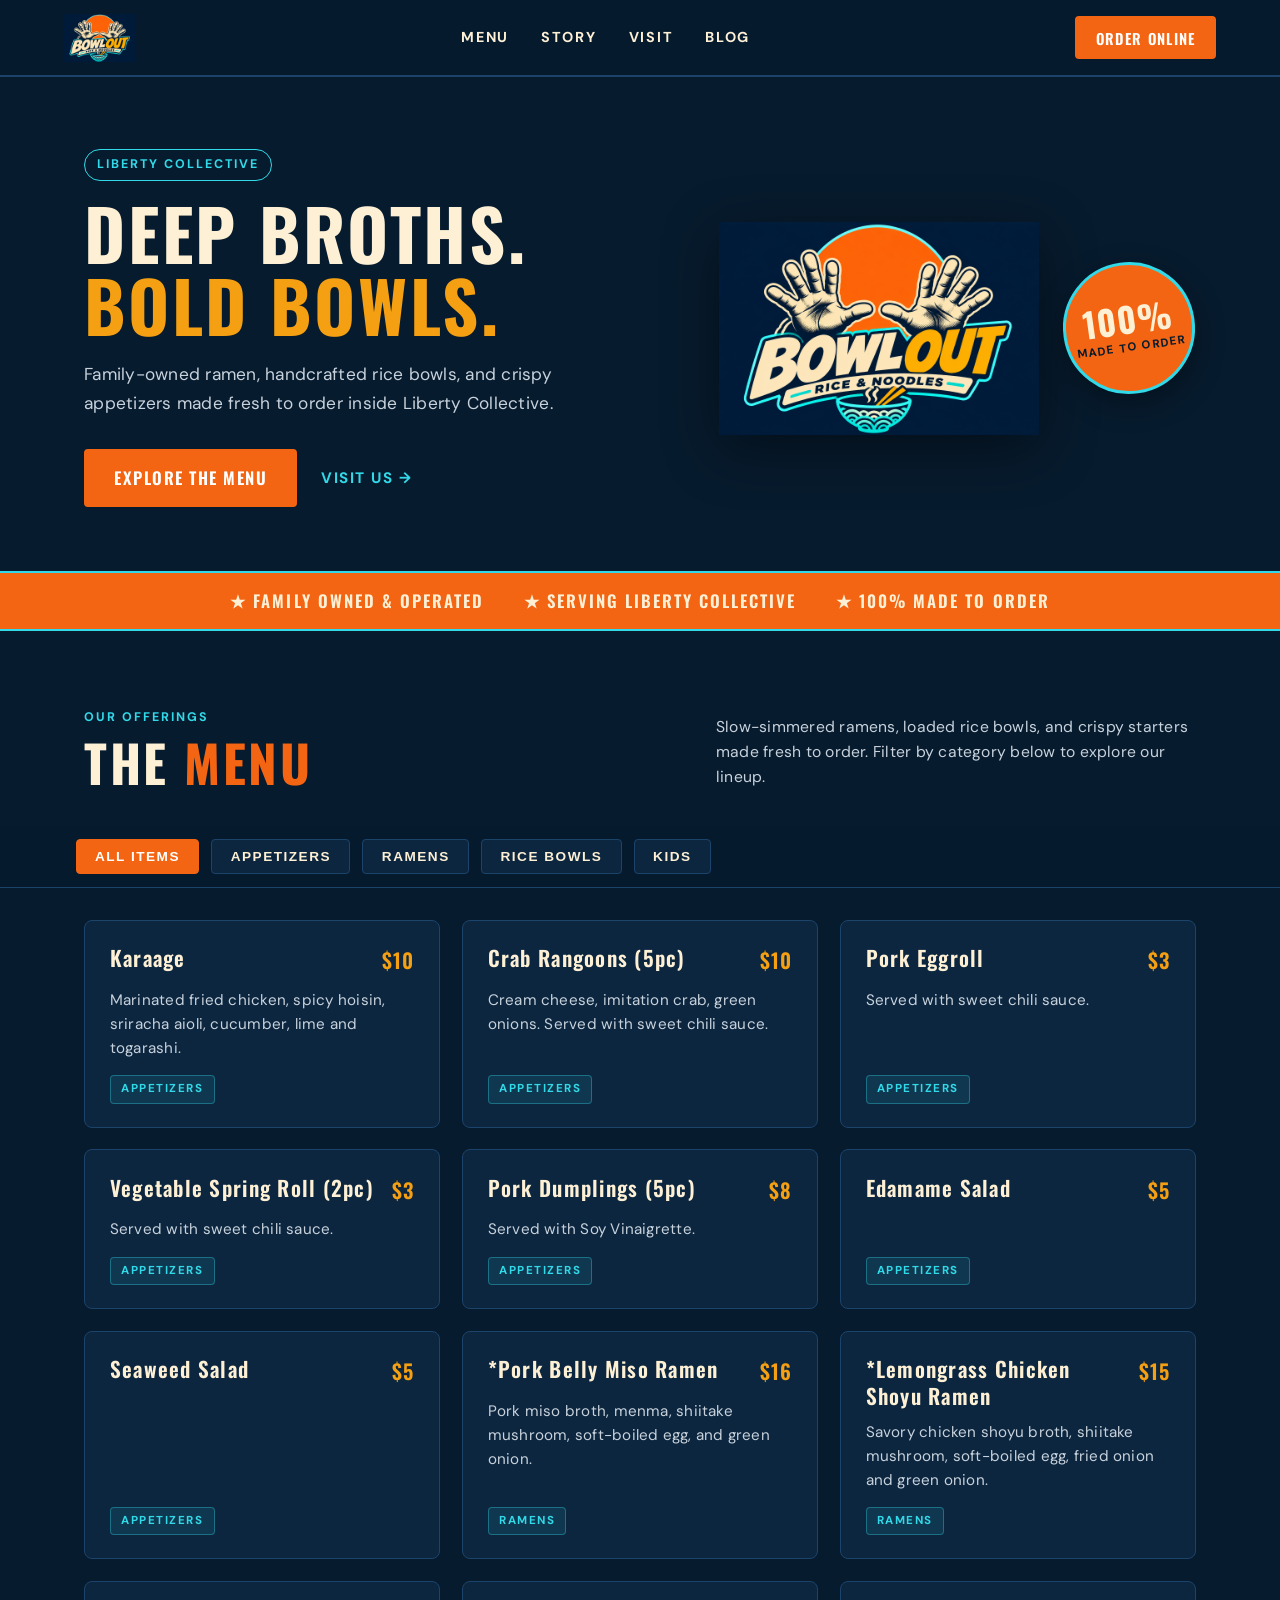
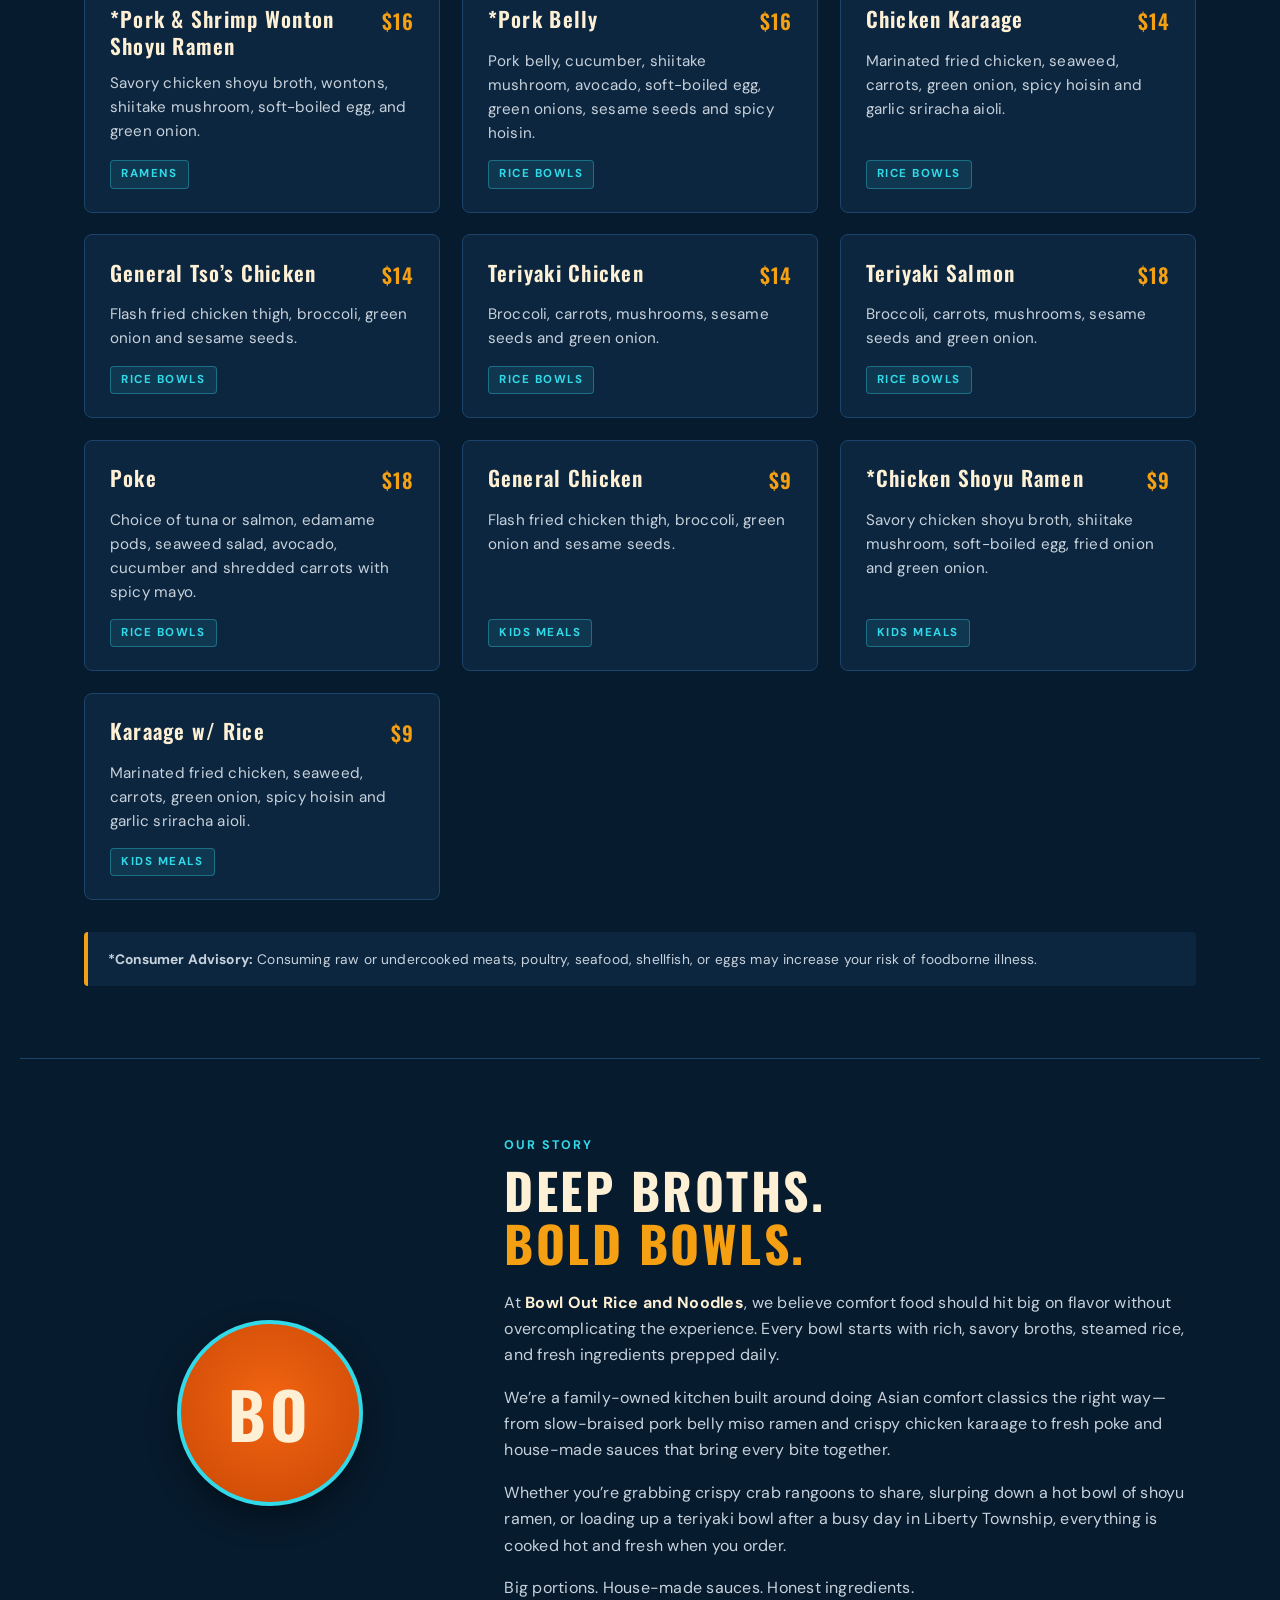
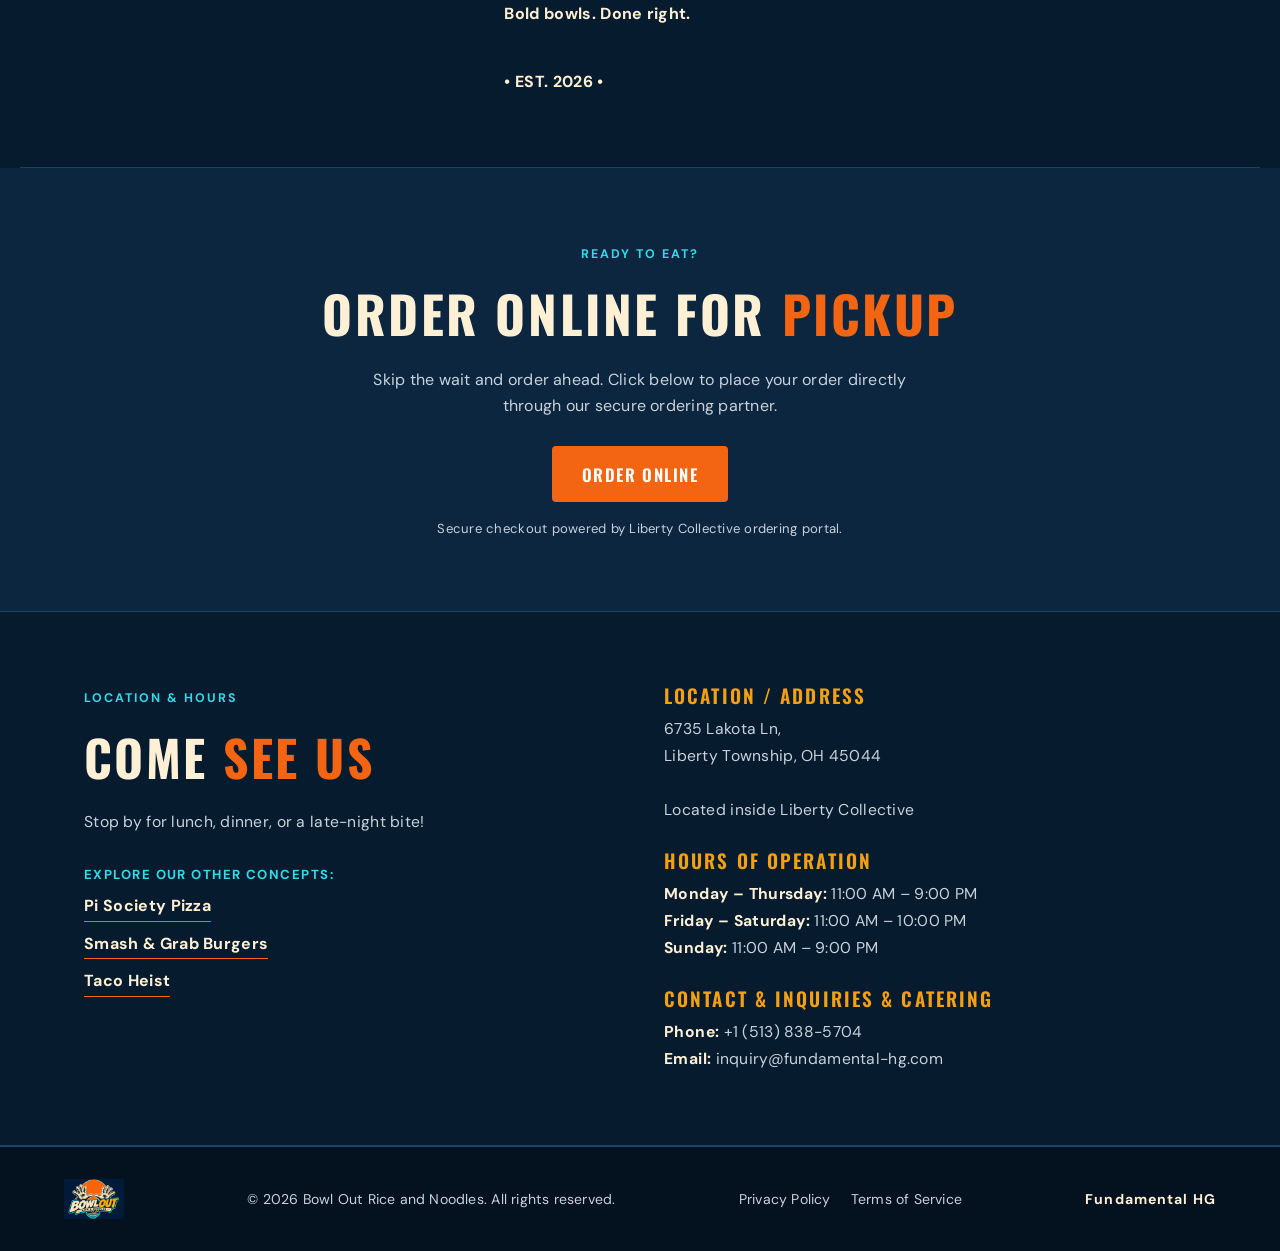
==== commit bd85900d: "blog reformat" ====
--- a/index.html
+++ b/index.html
@@ -65,6 +65,7 @@
       <a href="#menu">MENU</a>
       <a href="#story">STORY</a>
       <a href="#visit">VISIT</a>
+      <a href="blog/index.html">BLOG</a>
     </nav>
     <button type="button" class="button small order-trigger">ORDER ONLINE</button>
   </header>
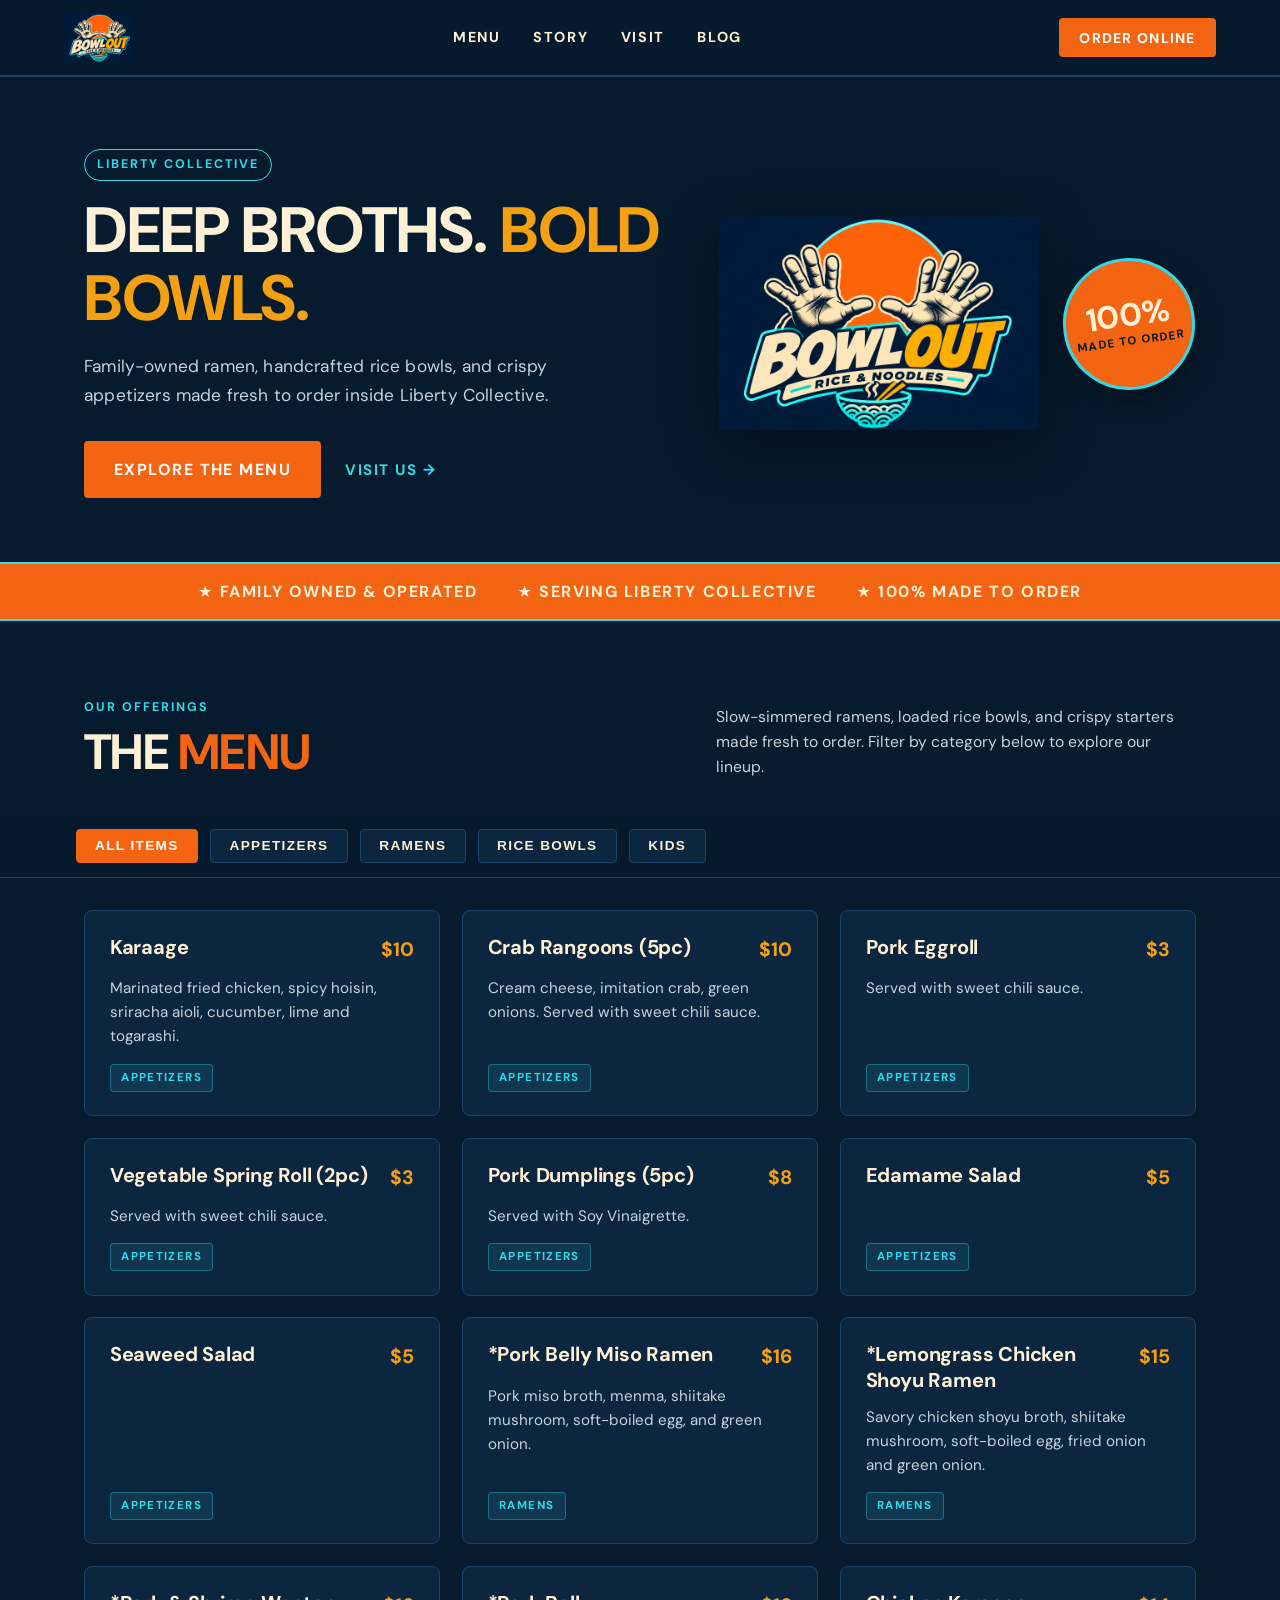
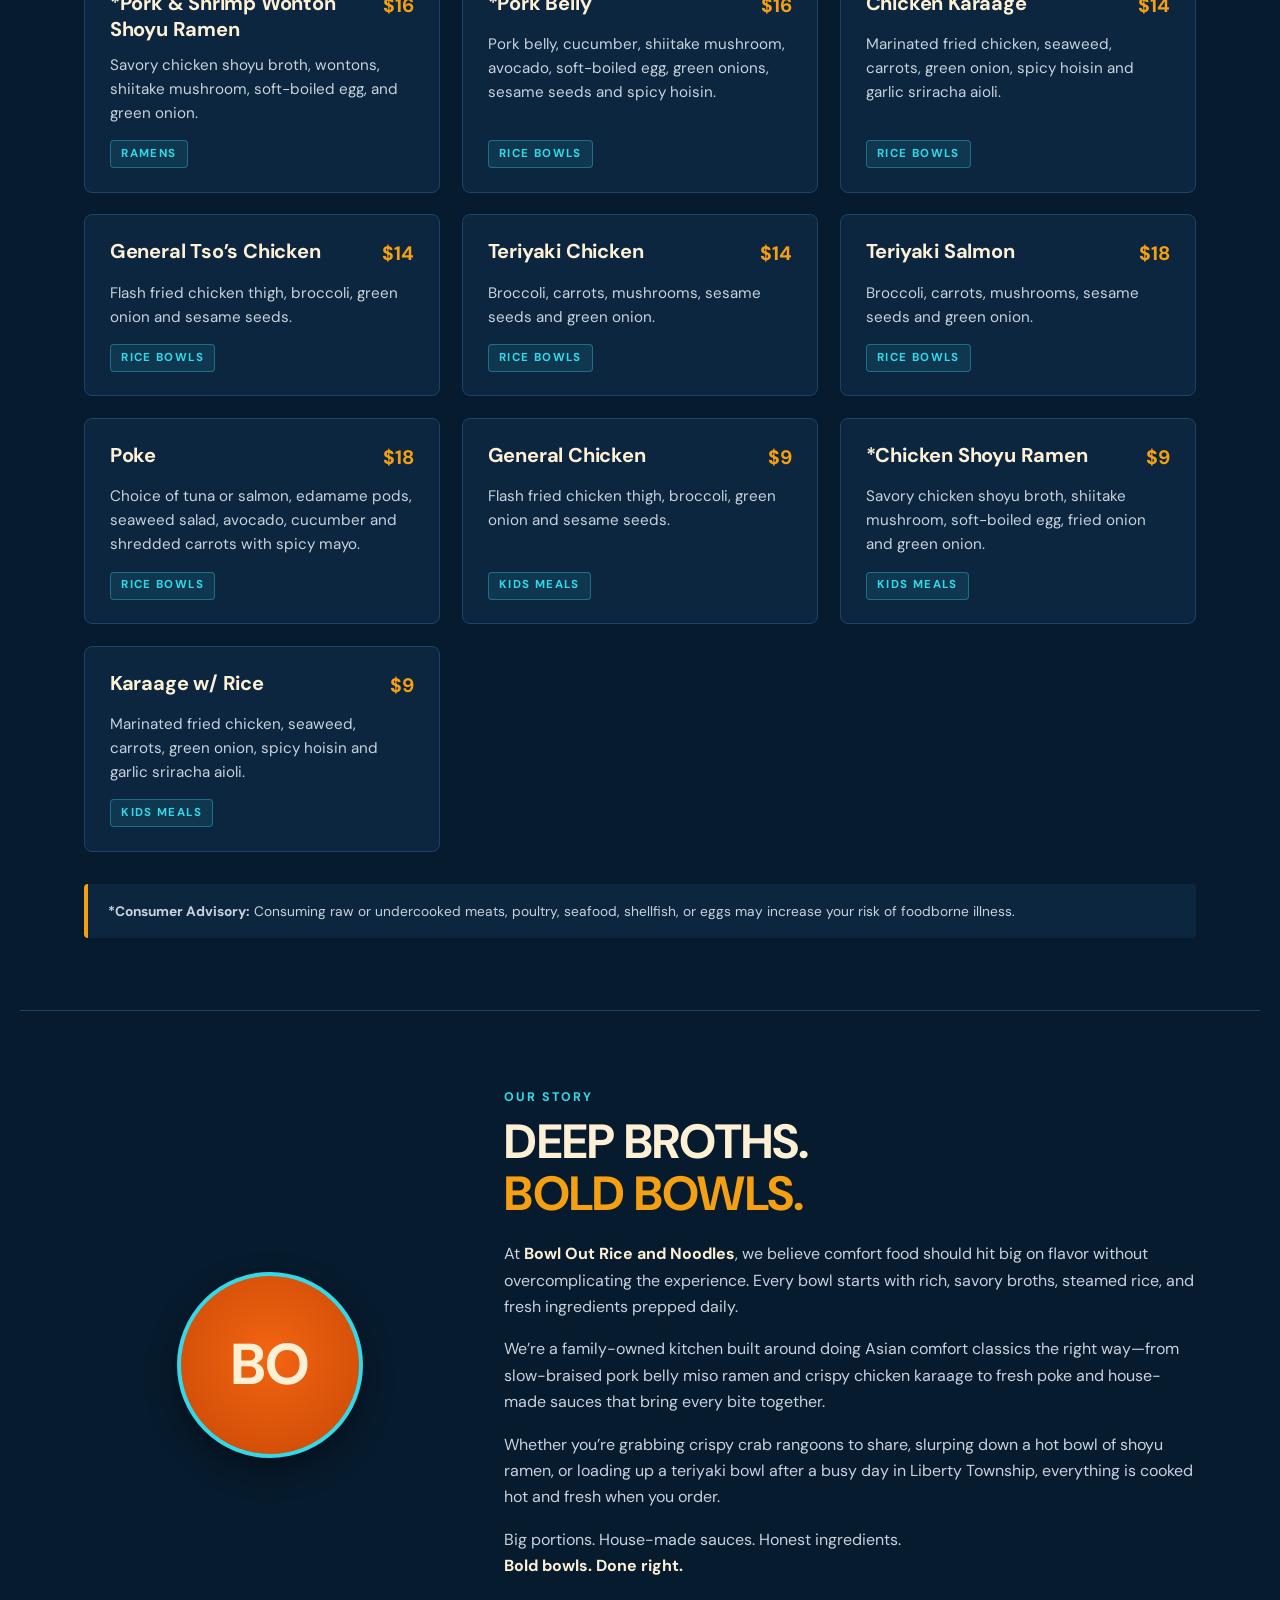
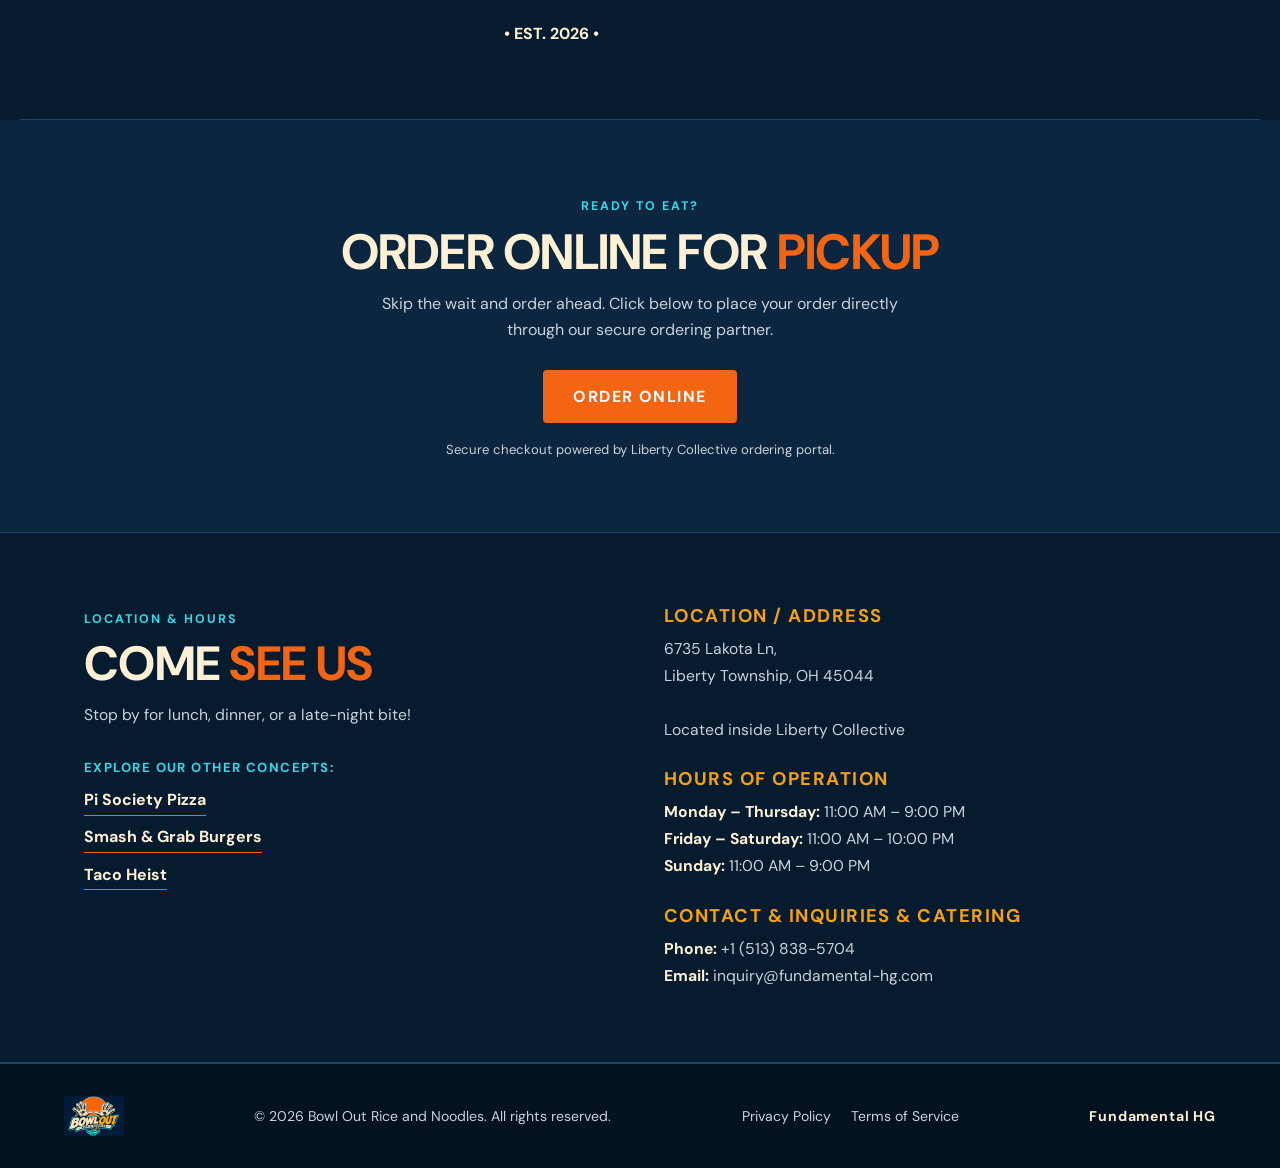
==== commit e07af36c: "menu linked blog section, individual blog pages, styling" ====
--- a/index.html
+++ b/index.html
@@ -156,7 +156,7 @@
     <div>
       <span class="category">LOCATION &amp; HOURS</span>
       <h2>COME <span class="orange">SEE US</span></h2>
-      <p>Stop by for lunch, dinner, or a late-night bite!<br></p>
+      <p>Stop by for lunch, dinner, or a late-night bite!</p>
       <div class="sibling-concepts">
         <span class="concepts-label">Explore our other concepts:</span>
         <a href="https://www.pisocietypizza.com" target="_blank" rel="noopener noreferrer" class="concept-link" title="Pi Society Pizza">Pi Society Pizza</a>
@@ -251,4 +251,4 @@
     })();
   </script>
 </body>
-</html>+</html>
--- a/css/styles.css
+++ b/css/styles.css
@@ -12,7 +12,7 @@
   --orange-hover: #d85307;
   --amber: #f5a012;
   --cyan: #32d9e8;
-  --font-display: 'Oswald', 'Arial Narrow', sans-serif;
+  --font-display: 'DM Sans', system-ui, -apple-system, 'Segoe UI', Roboto, Helvetica, Arial, sans-serif;
   --font-body: 'DM Sans', system-ui, -apple-system, 'Segoe UI', Roboto, Helvetica, Arial, sans-serif;
   --header-height: 77px;
 }
@@ -90,8 +90,8 @@
   border: 2px solid var(--orange);
   padding: 0.85rem 1.75rem;
   font-family: var(--font-display);
-  font-weight: 600;
-  font-size: 1.05rem;
+  font-weight: 700;
+  font-size: 1rem;
   letter-spacing: 0.09em;
   text-transform: uppercase;
   border-radius: 4px;
@@ -107,7 +107,7 @@
 
 .button.small {
   padding: 0.55rem 1.15rem;
-  font-size: 0.92rem;
+  font-size: 0.88rem;
 }
 
 .button.btn-cancel {
@@ -121,7 +121,7 @@
 }
 
 /* ==========================================================================
-   Top Navigation Header
+   Top Navigation Header (Main Homepage)
    ========================================================================== */
 header.top {
   position: sticky;
@@ -184,15 +184,16 @@
   font-size: 0.78rem;
   font-weight: 700;
   letter-spacing: 0.16em;
+  text-transform: uppercase;
   margin-bottom: 1rem;
 }
 
 .hero-title {
   font-family: var(--font-display);
   font-weight: 700;
-  font-size: clamp(2.8rem, 5.5vw, 4.75rem);
-  line-height: 1.02;
-  letter-spacing: 0.04em;
+  font-size: clamp(2.6rem, 5vw, 4.4rem);
+  line-height: 1.06;
+  letter-spacing: -0.015em;
   text-transform: uppercase;
   color: var(--cream);
   margin-bottom: 1.25rem;
@@ -206,7 +207,7 @@
 .hero p {
   font-size: 1.08rem;
   line-height: 1.65;
-  letter-spacing: 0.015em;
+  letter-spacing: 0.01em;
   color: var(--cream-muted);
   max-width: 520px;
   margin-bottom: 2rem;
@@ -258,16 +259,16 @@
 .roundel span {
   font-family: var(--font-display);
   font-weight: 700;
-  font-size: 2.15rem;
+  font-size: 2rem;
   line-height: 1;
   color: var(--cream);
-  letter-spacing: 0.04em;
+  letter-spacing: -0.01em;
 }
 
 .roundel small {
   font-size: 0.72rem;
   font-weight: 700;
-  letter-spacing: 0.11em;
+  letter-spacing: 0.1em;
   color: var(--bg-navy);
   margin-top: 0.25rem;
   line-height: 1.15;
@@ -292,9 +293,9 @@
   background-color: var(--orange);
   color: var(--cream);
   font-family: var(--font-display);
-  font-weight: 600;
-  font-size: 1.05rem;
-  letter-spacing: 0.12em;
+  font-weight: 700;
+  font-size: 1rem;
+  letter-spacing: 0.1em;
   text-transform: uppercase;
   border-top: 2px solid var(--cyan);
   border-bottom: 2px solid var(--cyan);
@@ -322,9 +323,9 @@
 .section-heading h2 {
   font-family: var(--font-display);
   font-weight: 700;
-  font-size: clamp(2.2rem, 4vw, 3.25rem);
-  line-height: 1.04;
-  letter-spacing: 0.05em;
+  font-size: clamp(2.1rem, 4vw, 3.1rem);
+  line-height: 1.08;
+  letter-spacing: -0.015em;
   text-transform: uppercase;
 }
 
@@ -333,7 +334,6 @@
   color: var(--cream-muted);
   font-size: 0.98rem;
   line-height: 1.6;
-  letter-spacing: 0.015em;
 }
 
 .filters {
@@ -371,7 +371,7 @@
   padding: 0.55rem 1.15rem;
   font-weight: 700;
   font-size: 0.85rem;
-  letter-spacing: 0.11em;
+  letter-spacing: 0.1em;
   text-transform: uppercase;
   border-radius: 4px;
   cursor: pointer;
@@ -421,18 +421,17 @@
 
 .menu-card h3 {
   font-family: var(--font-display);
-  font-weight: 600;
-  font-size: 1.32rem;
-  letter-spacing: 0.06em;
-  line-height: 1.28;
+  font-weight: 700;
+  font-size: 1.25rem;
+  letter-spacing: -0.01em;
+  line-height: 1.3;
   color: var(--cream);
 }
 
 .menu-price {
   font-family: var(--font-display);
-  font-weight: 600;
-  font-size: 1.28rem;
-  letter-spacing: 0.05em;
+  font-weight: 700;
+  font-size: 1.22rem;
   font-variant-numeric: tabular-nums;
   color: var(--amber);
   white-space: nowrap;
@@ -441,7 +440,6 @@
 .menu-card p {
   font-size: 0.95rem;
   line-height: 1.58;
-  letter-spacing: 0.015em;
   color: var(--cream-muted);
   margin-bottom: 0.95rem;
 }
@@ -450,7 +448,7 @@
   align-self: flex-start;
   font-size: 0.72rem;
   font-weight: 700;
-  letter-spacing: 0.13em;
+  letter-spacing: 0.12em;
   text-transform: uppercase;
   color: var(--cyan);
   background-color: rgba(50, 217, 232, 0.1);
@@ -467,7 +465,6 @@
   border-radius: 4px;
   font-size: 0.86rem;
   line-height: 1.6;
-  letter-spacing: 0.012em;
   color: var(--cream-muted);
 }
 
@@ -506,8 +503,8 @@
   border: 4px solid var(--cyan);
   font-family: var(--font-display);
   font-weight: 700;
-  font-size: 4rem;
-  letter-spacing: 0.06em;
+  font-size: 3.6rem;
+  letter-spacing: -0.02em;
   color: var(--cream);
   box-shadow: 0 12px 30px rgba(0, 0, 0, 0.4);
 }
@@ -515,9 +512,9 @@
 .story h2 {
   font-family: var(--font-display);
   font-weight: 700;
-  font-size: clamp(2.1rem, 4vw, 3.1rem);
-  line-height: 1.06;
-  letter-spacing: 0.05em;
+  font-size: clamp(2.1rem, 4vw, 3rem);
+  line-height: 1.1;
+  letter-spacing: -0.015em;
   text-transform: uppercase;
   margin-bottom: 1.25rem;
 }
@@ -532,12 +529,10 @@
   margin-bottom: 1rem;
   font-size: 1rem;
   line-height: 1.65;
-  letter-spacing: 0.015em;
 }
 
 .story strong {
   color: var(--cream);
-  letter-spacing: 0.02em;
 }
 
 /* ==========================================================================
@@ -553,8 +548,9 @@
 .order h2 {
   font-family: var(--font-display);
   font-weight: 700;
-  font-size: clamp(2.2rem, 4vw, 3.2rem);
-  letter-spacing: 0.05em;
+  font-size: clamp(2.1rem, 4vw, 3.1rem);
+  line-height: 1.1;
+  letter-spacing: -0.015em;
   text-transform: uppercase;
   margin-bottom: 0.75rem;
 }
@@ -564,14 +560,12 @@
   margin: 0 auto 1.75rem;
   color: var(--cream-muted);
   line-height: 1.6;
-  letter-spacing: 0.015em;
 }
 
 .order small {
   display: block;
   margin-top: 1rem;
   font-size: 0.82rem;
-  letter-spacing: 0.02em;
   color: var(--cream-muted);
 }
 
@@ -591,18 +585,20 @@
 .visit h2 {
   font-family: var(--font-display);
   font-weight: 700;
-  font-size: clamp(2.2rem, 4vw, 3.1rem);
-  letter-spacing: 0.05em;
+  font-size: clamp(2.1rem, 4vw, 3rem);
+  line-height: 1.1;
+  letter-spacing: -0.015em;
   text-transform: uppercase;
   margin-bottom: 0.75rem;
 }
 
 .visit h3 {
   font-family: var(--font-display);
-  font-weight: 600;
-  font-size: 1.2rem;
-  letter-spacing: 0.11em;
+  font-weight: 700;
+  font-size: 1.15rem;
+  letter-spacing: 0.08em;
   line-height: 1.3;
+  text-transform: uppercase;
   color: var(--amber);
   margin-top: 1.55rem;
   margin-bottom: 0.45rem;
@@ -615,14 +611,12 @@
 .visit p {
   font-size: 0.98rem;
   line-height: 1.72;
-  letter-spacing: 0.018em;
   color: var(--cream-muted);
 }
 
 .visit strong {
   color: var(--cream);
   font-weight: 700;
-  letter-spacing: 0.025em;
 }
 
 .sibling-concepts {
@@ -643,7 +637,6 @@
 
 .concept-link {
   font-weight: 700;
-  letter-spacing: 0.02em;
   color: var(--cream);
   border-bottom: 1.5px solid var(--orange);
   padding-bottom: 2px;
@@ -655,7 +648,7 @@
 }
 
 /* ==========================================================================
-   Footer
+   Main Homepage Footer
    ========================================================================== */
 footer {
   display: flex;
@@ -667,7 +660,6 @@
   background-color: #04111e;
   border-top: 2px solid var(--border-subtle);
   font-size: 0.88rem;
-  letter-spacing: 0.015em;
   color: var(--cream-muted);
 }
 
@@ -687,7 +679,7 @@
 
 footer strong {
   color: var(--cream);
-  letter-spacing: 0.08em;
+  letter-spacing: 0.06em;
 }
 
 /* ==========================================================================
@@ -723,8 +715,8 @@
 .modal-box h3 {
   font-family: var(--font-display);
   font-weight: 700;
-  font-size: 1.65rem;
-  letter-spacing: 0.06em;
+  font-size: 1.55rem;
+  letter-spacing: -0.01em;
   color: #071b2e;
   margin-bottom: 0.75rem;
 }
@@ -732,7 +724,6 @@
 .modal-box p {
   font-size: 0.98rem;
   line-height: 1.6;
-  letter-spacing: 0.015em;
   color: #334155;
   margin-bottom: 1.5rem;
 }
@@ -741,6 +732,259 @@
   display: flex;
   justify-content: center;
   gap: 0.85rem;
+}
+
+/* ==========================================================================
+   Bowl Out Blog Hub & Dispatch Pages (/blog/)
+   ========================================================================== */
+.site-header {
+  position: sticky;
+  top: 0;
+  z-index: 900;
+  min-height: var(--header-height, 77px);
+  background-color: rgba(7, 27, 46, 0.96);
+  backdrop-filter: blur(8px);
+  -webkit-backdrop-filter: blur(8px);
+  border-bottom: 2px solid var(--border-subtle);
+  display: flex;
+  align-items: center;
+}
+
+.site-header .nav-wrap {
+  width: 100%;
+  max-width: 1240px;
+  margin: 0 auto;
+  padding: 0.75rem 5%;
+  display: flex;
+  align-items: center;
+  justify-content: space-between;
+  gap: 1.5rem;
+  flex-wrap: wrap;
+}
+
+.site-header .brand-logo,
+.brand-logo {
+  height: 48px;
+  width: auto;
+  object-fit: contain;
+  display: block;
+}
+
+.site-header .nav-links {
+  display: flex;
+  align-items: center;
+  gap: 1.75rem;
+  flex-wrap: wrap;
+}
+
+.site-header .nav-links a {
+  font-family: var(--font-body);
+  font-weight: 700;
+  font-size: 0.88rem;
+  letter-spacing: 0.11em;
+  text-transform: uppercase;
+  color: var(--cream);
+  transition: color 0.2s ease, background-color 0.2s ease;
+}
+
+.site-header .nav-links a:hover {
+  color: var(--cyan);
+}
+
+.site-header .btn.btn-nav {
+  display: inline-flex;
+  align-items: center;
+  justify-content: center;
+  background-color: var(--orange);
+  color: #ffffff;
+  border: 1.5px solid var(--orange);
+  padding: 0.55rem 1.15rem;
+  border-radius: 4px;
+  font-family: var(--font-body);
+  font-weight: 700;
+  font-size: 0.82rem;
+  letter-spacing: 0.1em;
+  text-transform: uppercase;
+  cursor: pointer;
+  transition: background-color 0.2s ease, border-color 0.2s ease, color 0.2s ease, transform 0.15s ease;
+}
+
+.site-header .btn.btn-nav:hover {
+  background-color: var(--orange-hover);
+  border-color: var(--orange-hover);
+  color: #ffffff;
+  transform: translateY(-1px);
+}
+
+.blog-filter-btn {
+  display: inline-flex;
+  align-items: center;
+  justify-content: center;
+  background-color: var(--bg-surface);
+  color: var(--cream);
+  border: 1.5px solid var(--border-subtle);
+  padding: 0.55rem 1.15rem;
+  border-radius: 4px;
+  font-family: var(--font-body);
+  font-weight: 700;
+  font-size: 0.82rem;
+  letter-spacing: 0.1em;
+  text-transform: uppercase;
+  cursor: pointer;
+  transition: background-color 0.2s ease, border-color 0.2s ease, color 0.2s ease, transform 0.15s ease;
+}
+
+.blog-filter-btn:hover {
+  background-color: var(--bg-card);
+  border-color: var(--cyan);
+  color: var(--cyan);
+  transform: translateY(-1px);
+}
+
+.blog-filter-btn.active {
+  background-color: var(--orange);
+  border-color: var(--orange);
+  color: #ffffff;
+}
+
+.blog-hero-header {
+  width: 100%;
+  max-width: 780px;
+  margin-left: auto;
+  margin-right: auto;
+  text-align: center;
+}
+
+.blog-hero-header h1,
+.blog-post-container .panel h1 {
+  font-family: var(--font-body);
+  font-weight: 700;
+  line-height: 1.12;
+  letter-spacing: -0.015em;
+  color: var(--cream);
+}
+
+.blog-post-container .eyebrow,
+#posts-feed .eyebrow {
+  padding: 0;
+  border: 0;
+  border-radius: 0;
+  background: transparent;
+  color: var(--cyan);
+  font-family: var(--font-body);
+  font-size: 0.8rem;
+  font-weight: 700;
+  letter-spacing: 0.14em;
+  text-transform: uppercase;
+  margin-bottom: 0.4rem;
+}
+
+a.eyebrow:hover,
+#posts-feed a.eyebrow:hover,
+.blog-post-container a.eyebrow:hover {
+  color: var(--amber);
+}
+
+#posts-feed .panel,
+.blog-post-container .panel {
+  background-color: var(--bg-surface);
+  border: 1.5px solid var(--border-subtle);
+  border-top: 4px solid var(--orange);
+  border-radius: 8px;
+  box-shadow: 0 10px 26px rgba(0, 0, 0, 0.32);
+  color: var(--cream);
+}
+
+#posts-feed .panel h2 {
+  font-family: var(--font-body);
+  font-weight: 700;
+  letter-spacing: -0.01em;
+  color: var(--cream);
+}
+
+#posts-feed .panel h2 a:hover {
+  color: var(--amber) !important;
+}
+
+#posts-feed .panel p,
+.blog-post-container .panel p {
+  font-family: var(--font-body);
+  color: var(--cream-muted);
+  font-size: 1rem;
+  line-height: 1.75;
+}
+
+.blog-post-container .panel strong,
+.blog-post-container .panel b {
+  color: var(--cream);
+}
+
+.blog-post-container .panel ul {
+  margin: 0.65rem 0 1.25rem 1.35rem;
+  padding: 0;
+  color: var(--cream-muted);
+  line-height: 1.7;
+}
+
+.blog-post-container .panel li {
+  margin-bottom: 0.45rem;
+}
+
+.blog-post-container .panel a {
+  color: var(--cyan);
+  text-decoration: underline;
+  text-underline-offset: 2px;
+}
+
+.blog-post-container .panel a:hover {
+  color: var(--amber);
+}
+
+.site-footer {
+  background-color: #04111e;
+  border-top: 2px solid var(--border-subtle);
+  padding: 3rem 5% 2rem;
+  color: var(--cream-muted);
+}
+
+.site-footer .footer-inner {
+  max-width: 1140px;
+  margin: 0 auto;
+  display: flex;
+  flex-direction: column;
+  align-items: center;
+  text-align: center;
+  gap: 1.1rem;
+}
+
+.site-footer .footer-brand img {
+  height: 48px;
+  width: auto;
+  margin: 0 auto;
+}
+
+.site-footer .footer-tagline {
+  font-family: var(--font-body);
+  font-size: 0.8rem;
+  font-weight: 700;
+  letter-spacing: 0.18em;
+  text-transform: uppercase;
+  color: var(--amber);
+  margin: 0;
+}
+
+.site-footer .footer-bottom {
+  width: 100%;
+  display: flex;
+  justify-content: space-between;
+  align-items: center;
+  flex-wrap: wrap;
+  gap: 0.75rem 1.5rem;
+  padding-top: 1.25rem;
+  margin-top: 0.5rem;
+  border-top: 1px solid var(--border-subtle);
+  font-size: 0.82rem;
+  color: var(--cream-muted);
 }
 
 /* ==========================================================================
@@ -842,6 +1086,21 @@
     padding: 1.05rem 1.2rem;
   }
 
+  .site-header .nav-wrap {
+    justify-content: center;
+    gap: 0.75rem 1rem;
+  }
+
+  .site-header .nav-links {
+    justify-content: center;
+    gap: 0.85rem 1.15rem;
+  }
+
+  .site-footer .footer-bottom {
+    flex-direction: column;
+    text-align: center;
+  }
+
   footer {
     flex-direction: column;
     text-align: center;
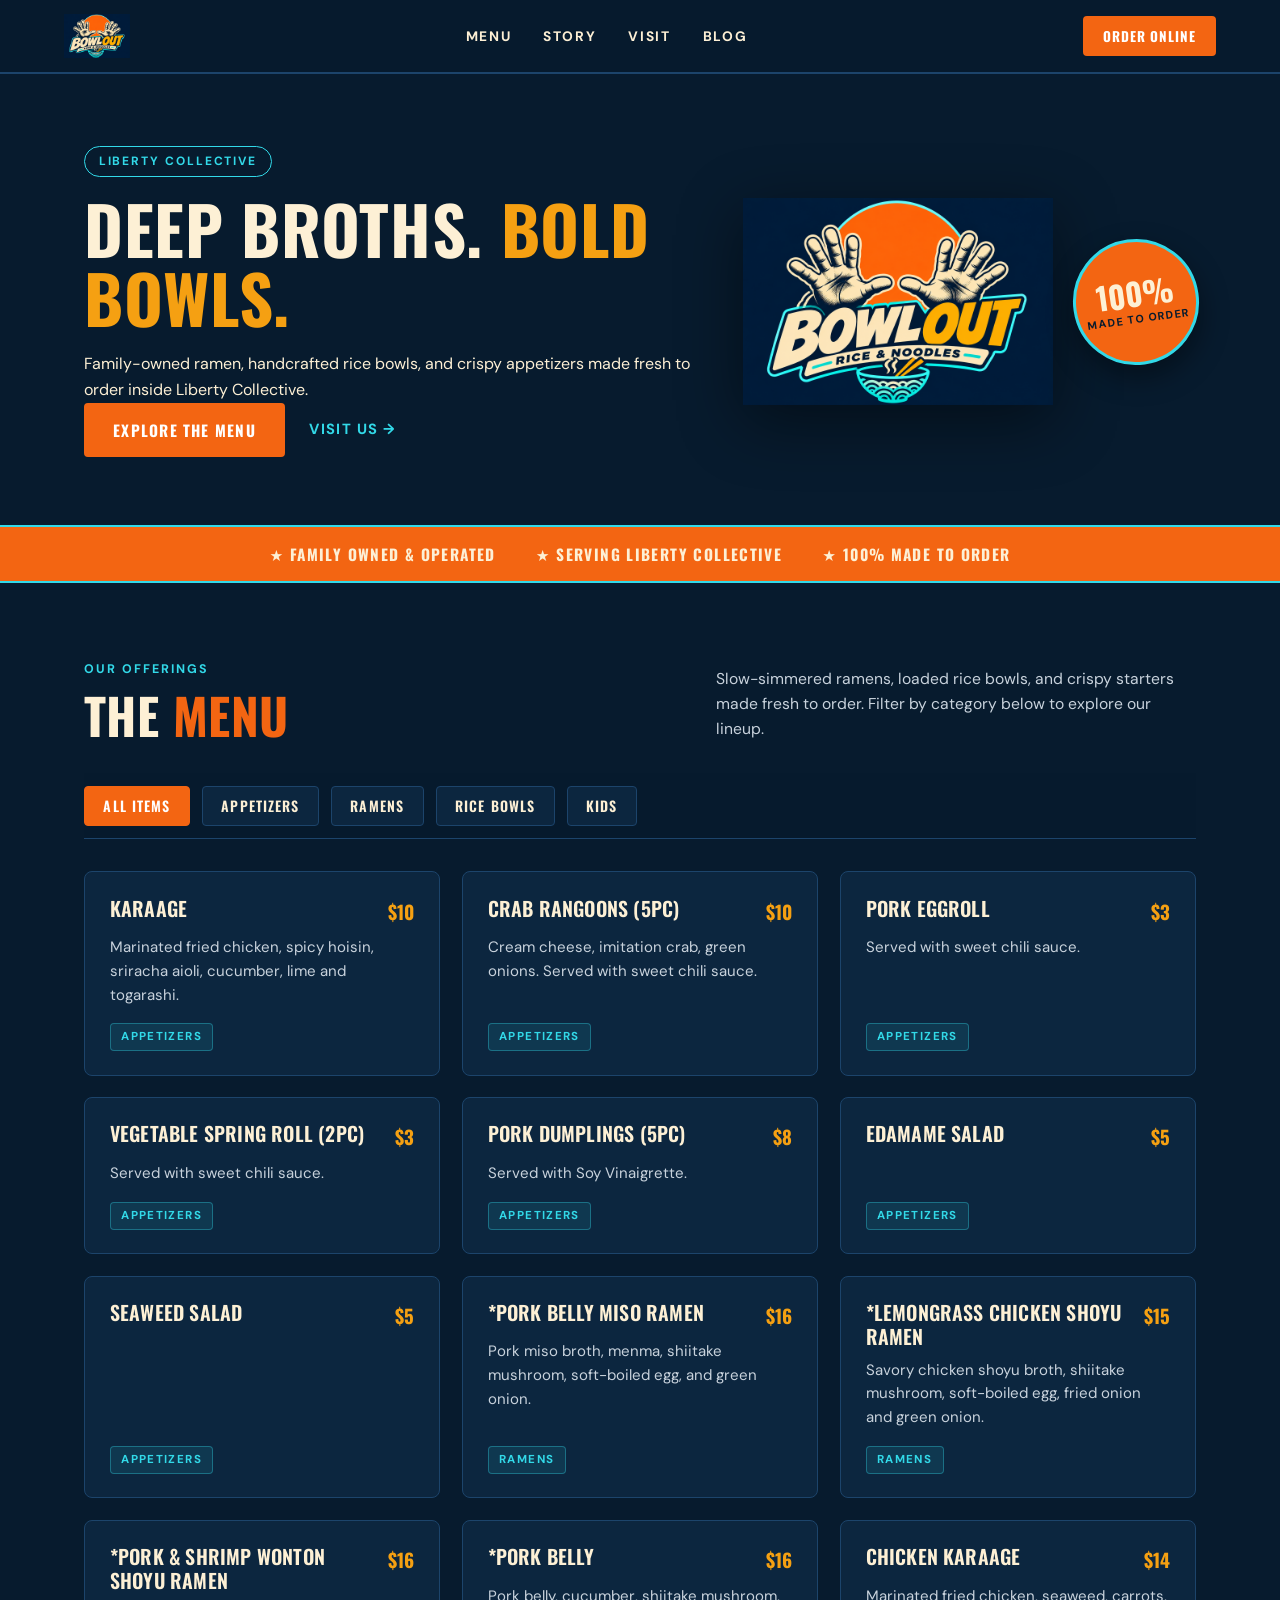
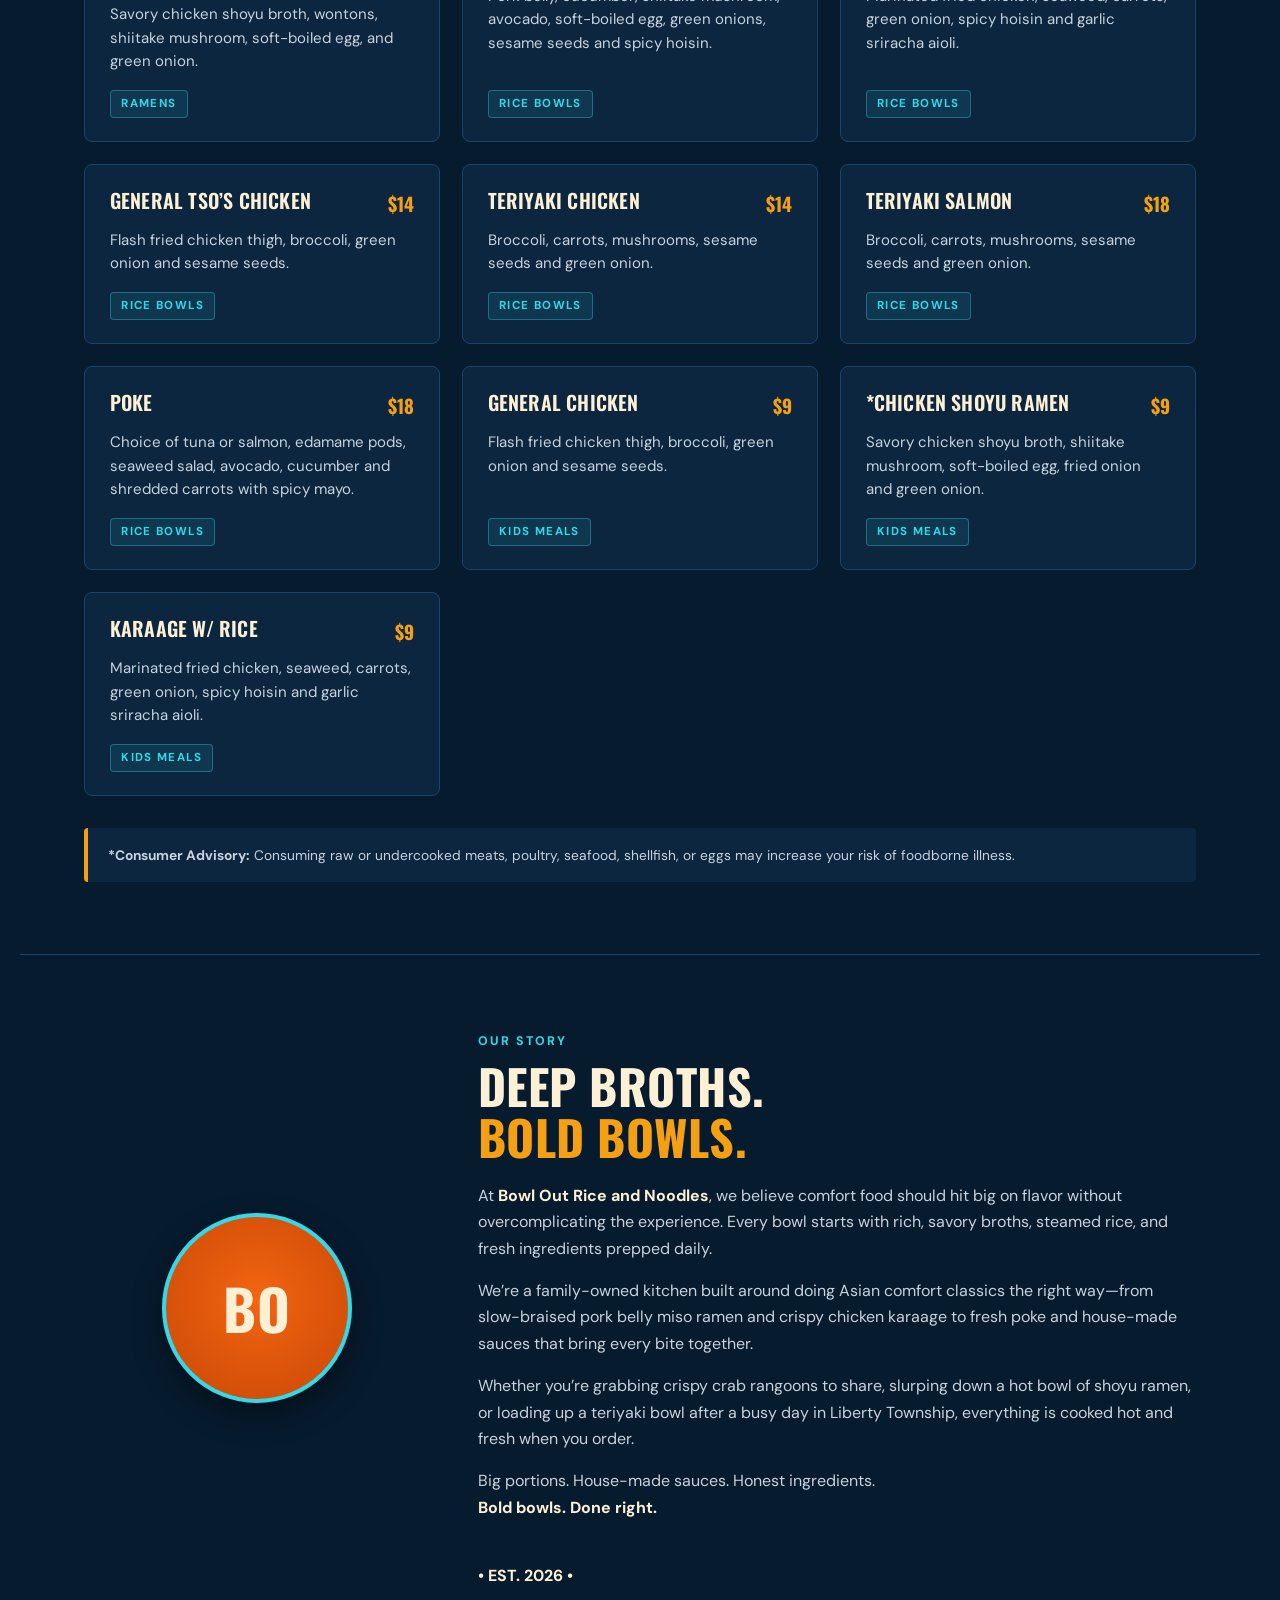
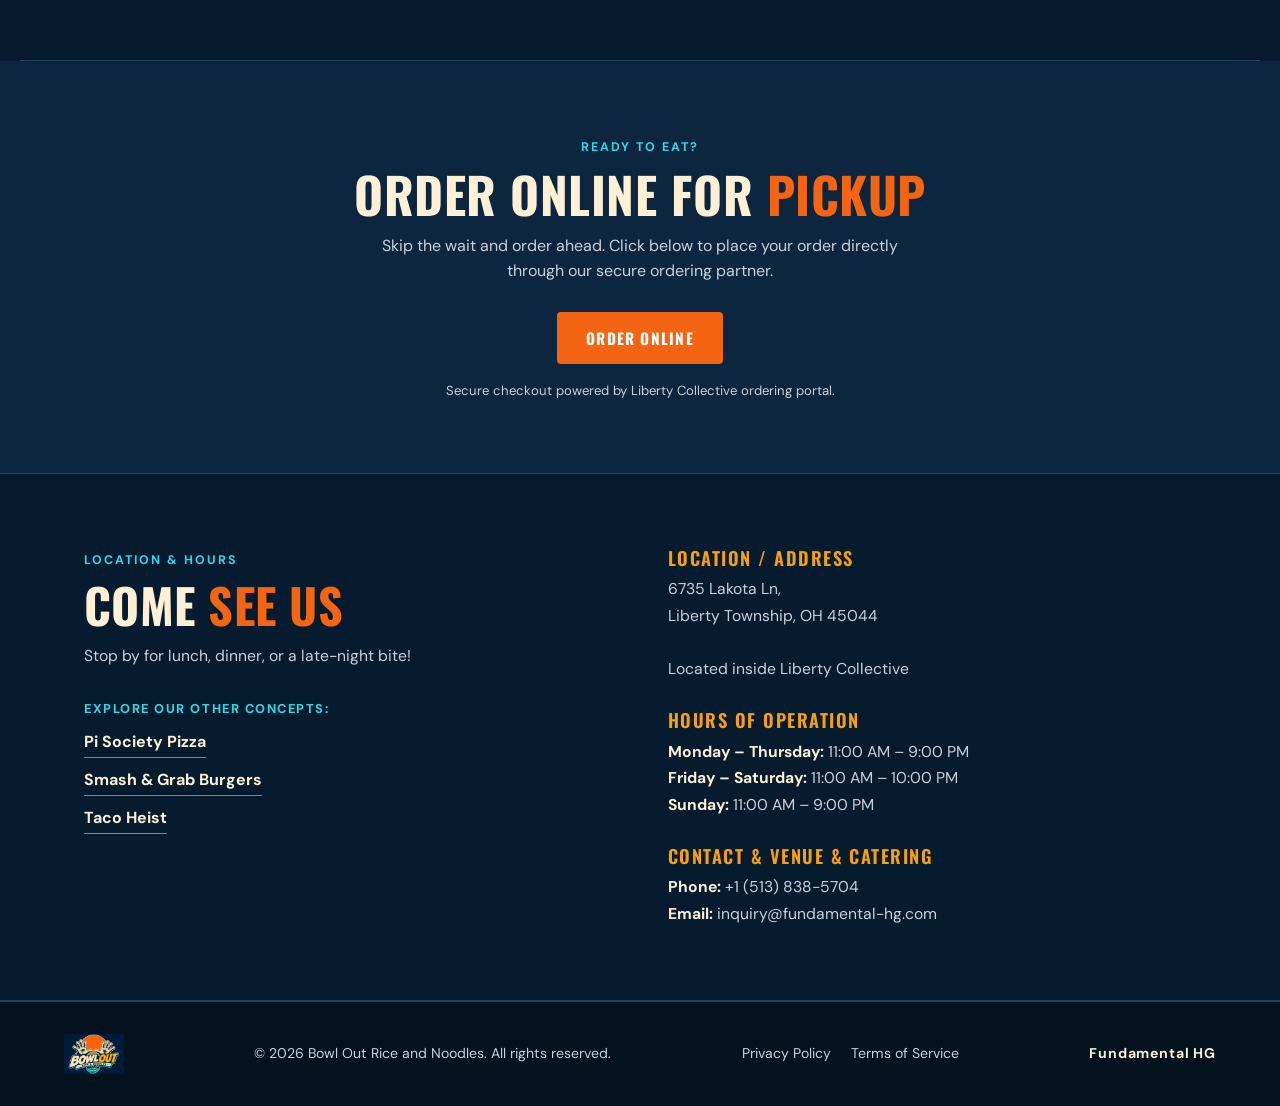
==== commit 0476a938: "Contact" ====
--- a/index.html
+++ b/index.html
@@ -173,7 +173,7 @@
         <strong>Friday – Saturday:</strong> 11:00 AM – 10:00 PM<br>
         <strong>Sunday:</strong> 11:00 AM – 9:00 PM
       </p>
-      <h3>CONTACT &amp; INQUIRIES &amp; CATERING</h3>
+      <h3>CONTACT &amp; VENUE &amp; CATERING</h3>
       <p><strong>Phone:</strong> +1 (513) 838-5704<br><strong>Email:</strong> inquiry@fundamental-hg.com</p>
     </div>
   </section>
--- a/css/styles.css
+++ b/css/styles.css
@@ -12,9 +12,9 @@
   --orange-hover: #d85307;
   --amber: #f5a012;
   --cyan: #32d9e8;
-  --font-display: 'DM Sans', system-ui, -apple-system, 'Segoe UI', Roboto, Helvetica, Arial, sans-serif;
+  --font-display: 'Oswald', 'DM Sans', system-ui, -apple-system, 'Segoe UI', Roboto, Helvetica, Arial, sans-serif;
   --font-body: 'DM Sans', system-ui, -apple-system, 'Segoe UI', Roboto, Helvetica, Arial, sans-serif;
-  --header-height: 77px;
+  --header-height: 76px;
 }
 
 *,
@@ -30,6 +30,7 @@
   background-color: var(--bg-navy);
   color: var(--cream);
   font-family: var(--font-body);
+  font-size: 16px;
   line-height: 1.6;
   font-kerning: normal;
   text-rendering: optimizeLegibility;
@@ -41,6 +42,7 @@
   background-color: var(--bg-navy);
   color: var(--cream);
   overflow-x: clip;
+  min-width: 0;
 }
 
 img {
@@ -52,6 +54,10 @@
 a {
   color: inherit;
   text-decoration: none;
+}
+
+button {
+  font-family: inherit;
 }
 
 .visually-hidden {
@@ -72,30 +78,35 @@
 
 .category {
   display: inline-block;
+  font-family: var(--font-body);
   font-size: 0.78rem;
   font-weight: 700;
   letter-spacing: 0.16em;
   text-transform: uppercase;
   color: var(--cyan);
-  margin-bottom: 0.5rem;
+  margin-bottom: 0.55rem;
 }
 
 /* ==========================================================================
    Buttons
    ========================================================================== */
 .button {
-  display: inline-block;
+  display: inline-flex;
+  align-items: center;
+  justify-content: center;
   background-color: var(--orange);
   color: #ffffff;
   border: 2px solid var(--orange);
-  padding: 0.85rem 1.75rem;
-  font-family: var(--font-display);
-  font-weight: 700;
-  font-size: 1rem;
-  letter-spacing: 0.09em;
+  padding: 0.82rem 1.7rem;
+  font-family: var(--font-display);
+  font-weight: 700;
+  font-size: 0.96rem;
+  letter-spacing: 0.08em;
   text-transform: uppercase;
   border-radius: 4px;
   cursor: pointer;
+  white-space: nowrap;
+  flex-shrink: 0;
   transition: background-color 0.2s ease, border-color 0.2s ease, transform 0.15s ease;
 }
 
@@ -106,8 +117,8 @@
 }
 
 .button.small {
-  padding: 0.55rem 1.15rem;
-  font-size: 0.88rem;
+  padding: 0.52rem 1.1rem;
+  font-size: 0.84rem;
 }
 
 .button.btn-cancel {
@@ -121,25 +132,33 @@
 }
 
 /* ==========================================================================
-   Top Navigation Header (Main Homepage)
+   Top Navigation Header
    ========================================================================== */
 header.top {
   position: sticky;
   top: 0;
   z-index: 900;
+  width: 100%;
+  min-height: 74px;
   display: flex;
   align-items: center;
   justify-content: space-between;
   gap: 1.5rem;
-  padding: 0.85rem 5%;
+  padding: 0.75rem 5%;
   background-color: rgba(7, 27, 46, 0.96);
   backdrop-filter: blur(8px);
   -webkit-backdrop-filter: blur(8px);
   border-bottom: 2px solid var(--border-subtle);
 }
 
+header.top .brand {
+  display: inline-flex;
+  align-items: center;
+  flex-shrink: 0;
+}
+
 header.top .brand img {
-  height: 48px;
+  height: 44px;
   width: auto;
   object-fit: contain;
 }
@@ -148,13 +167,17 @@
   display: flex;
   align-items: center;
   gap: 2rem;
+  flex-wrap: nowrap;
 }
 
 header.top nav a {
-  font-weight: 700;
-  font-size: 0.9rem;
+  font-family: var(--font-body);
+  font-weight: 700;
+  font-size: 0.86rem;
   letter-spacing: 0.12em;
-  color: var(--cream);
+  text-transform: uppercase;
+  color: var(--cream);
+  white-space: nowrap;
   transition: color 0.2s ease;
 }
 
@@ -167,33 +190,37 @@
    ========================================================================== */
 .hero {
   display: grid;
-  grid-template-columns: 1.1fr 0.9fr;
-  align-items: center;
-  gap: 3rem;
+  grid-template-columns: minmax(0, 1.15fr) minmax(0, 0.85fr);
+  align-items: center;
+  gap: 3.25rem;
   max-width: 1240px;
   margin: 0 auto;
-  padding: 4.5rem 5% 4rem;
+  padding: 4.5rem 5% 4.25rem;
+}
+
+.hero-copy {
+  min-width: 0;
 }
 
 .eyebrow {
   display: inline-block;
-  padding: 0.3rem 0.75rem;
+  padding: 0.3rem 0.85rem;
   border: 1.5px solid var(--cyan);
   border-radius: 999px;
   color: var(--cyan);
-  font-size: 0.78rem;
+  font-size: 0.75rem;
   font-weight: 700;
   letter-spacing: 0.16em;
   text-transform: uppercase;
-  margin-bottom: 1rem;
+  margin-bottom: 1.1rem;
 }
 
 .hero-title {
   font-family: var(--font-display);
   font-weight: 700;
-  font-size: clamp(2.6rem, 5vw, 4.4rem);
-  line-height: 1.06;
-  letter-spacing: -0.015em;
+  font-size: clamp(2.75rem, 5.2vw, 4.5rem);
+  line-height: 1.03;
+  letter-spacing: 0.01em;
   text-transform: uppercase;
   color: var(--cream);
   margin-bottom: 1.25rem;
@@ -204,10 +231,9 @@
   color: var(--amber);
 }
 
-.hero p {
-  font-size: 1.08rem;
+.hero-copy > p {
+  font-size: 1.06rem;
   line-height: 1.65;
-  letter-spacing: 0.01em;
   color: var(--cream-muted);
   max-width: 520px;
   margin-bottom: 2rem;
@@ -222,9 +248,11 @@
 
 .textlink {
   font-weight: 700;
-  font-size: 0.95rem;
+  font-size: 0.92rem;
   letter-spacing: 0.1em;
+  text-transform: uppercase;
   color: var(--cyan);
+  white-space: nowrap;
   transition: color 0.2s ease;
 }
 
@@ -233,20 +261,29 @@
 }
 
 .hero-art {
+  position: relative;
   display: flex;
   align-items: center;
   justify-content: center;
-  gap: 1.5rem;
+  gap: 1.25rem;
+  min-width: 0;
+}
+
+.hero-logo {
+  max-width: 310px;
+  width: 100%;
+  height: auto;
+  filter: drop-shadow(0 16px 32px rgba(0, 0, 0, 0.48));
 }
 
 .roundel {
   flex-shrink: 0;
-  width: 132px;
-  height: 132px;
+  width: 126px;
+  height: 126px;
   border-radius: 50%;
   background-color: var(--orange);
   border: 3px solid var(--cyan);
-  box-shadow: 0 10px 28px rgba(0, 0, 0, 0.35);
+  box-shadow: 0 12px 28px rgba(0, 0, 0, 0.4);
   display: flex;
   flex-direction: column;
   align-items: center;
@@ -259,14 +296,15 @@
 .roundel span {
   font-family: var(--font-display);
   font-weight: 700;
-  font-size: 2rem;
+  font-size: 1.95rem;
   line-height: 1;
   color: var(--cream);
-  letter-spacing: -0.01em;
+  letter-spacing: 0.01em;
 }
 
 .roundel small {
-  font-size: 0.72rem;
+  font-family: var(--font-body);
+  font-size: 0.68rem;
   font-weight: 700;
   letter-spacing: 0.1em;
   color: var(--bg-navy);
@@ -274,13 +312,6 @@
   line-height: 1.15;
 }
 
-.hero-logo {
-  max-width: 320px;
-  width: 100%;
-  height: auto;
-  filter: drop-shadow(0 14px 28px rgba(0, 0, 0, 0.45));
-}
-
 /* ==========================================================================
    Ticker Bar
    ========================================================================== */
@@ -288,14 +319,15 @@
   display: flex;
   flex-wrap: wrap;
   justify-content: center;
+  align-items: center;
   gap: 2.5rem;
   padding: 0.9rem 5%;
   background-color: var(--orange);
   color: var(--cream);
   font-family: var(--font-display);
   font-weight: 700;
-  font-size: 1rem;
-  letter-spacing: 0.1em;
+  font-size: 0.96rem;
+  letter-spacing: 0.09em;
   text-transform: uppercase;
   border-top: 2px solid var(--cyan);
   border-bottom: 2px solid var(--cyan);
@@ -308,7 +340,7 @@
   max-width: 1240px;
   margin: 0 auto;
   padding: 4.5rem 5%;
-  scroll-margin-top: var(--header-height, 77px);
+  scroll-margin-top: var(--header-height, 76px);
 }
 
 .section-heading {
@@ -317,15 +349,15 @@
   justify-content: space-between;
   align-items: flex-end;
   gap: 1.5rem;
-  margin-bottom: 2.25rem;
+  margin-bottom: 2rem;
 }
 
 .section-heading h2 {
   font-family: var(--font-display);
   font-weight: 700;
   font-size: clamp(2.1rem, 4vw, 3.1rem);
-  line-height: 1.08;
-  letter-spacing: -0.015em;
+  line-height: 1.06;
+  letter-spacing: 0.01em;
   text-transform: uppercase;
 }
 
@@ -338,16 +370,14 @@
 
 .filters {
   position: sticky;
-  top: var(--header-height, 77px);
+  top: var(--header-height, 76px);
   z-index: 850;
   display: flex;
   flex-wrap: wrap;
+  align-items: center;
   gap: 0.75rem;
-  margin-top: 0;
   margin-bottom: 2rem;
-  margin-left: calc(50% - 50vw);
-  margin-right: calc(50% - 50vw);
-  padding: 0.85rem max(5%, calc(50vw - 620px + 5%));
+  padding: 0.8rem 0;
   background-color: rgba(7, 27, 46, 0.96);
   backdrop-filter: blur(8px);
   -webkit-backdrop-filter: blur(8px);
@@ -368,13 +398,15 @@
   background-color: var(--bg-surface);
   color: var(--cream);
   border: 1.5px solid var(--border-subtle);
-  padding: 0.55rem 1.15rem;
-  font-weight: 700;
-  font-size: 0.85rem;
-  letter-spacing: 0.1em;
+  padding: 0.52rem 1.15rem;
+  font-family: var(--font-display);
+  font-weight: 600;
+  font-size: 0.88rem;
+  letter-spacing: 0.08em;
   text-transform: uppercase;
   border-radius: 4px;
   cursor: pointer;
+  white-space: nowrap;
   transition: all 0.2s ease;
 }
 
@@ -403,6 +435,7 @@
   display: flex;
   flex-direction: column;
   justify-content: space-between;
+  min-width: 0;
   transition: border-color 0.2s ease, transform 0.2s ease;
 }
 
@@ -416,32 +449,34 @@
   justify-content: space-between;
   align-items: flex-start;
   gap: 1rem;
-  margin-bottom: 0.7rem;
+  margin-bottom: 0.65rem;
 }
 
 .menu-card h3 {
   font-family: var(--font-display);
-  font-weight: 700;
-  font-size: 1.25rem;
-  letter-spacing: -0.01em;
-  line-height: 1.3;
+  font-weight: 600;
+  font-size: 1.24rem;
+  letter-spacing: 0.01em;
+  line-height: 1.22;
+  text-transform: uppercase;
   color: var(--cream);
 }
 
 .menu-price {
   font-family: var(--font-display);
   font-weight: 700;
-  font-size: 1.22rem;
+  font-size: 1.18rem;
   font-variant-numeric: tabular-nums;
   color: var(--amber);
   white-space: nowrap;
+  flex-shrink: 0;
 }
 
 .menu-card p {
-  font-size: 0.95rem;
+  font-size: 0.94rem;
   line-height: 1.58;
   color: var(--cream-muted);
-  margin-bottom: 0.95rem;
+  margin-bottom: 1rem;
 }
 
 .menu-tag {
@@ -473,7 +508,7 @@
    ========================================================================== */
 .story {
   display: grid;
-  grid-template-columns: 0.7fr 1.3fr;
+  grid-template-columns: minmax(0, 0.65fr) minmax(0, 1.35fr);
   align-items: center;
   gap: 3rem;
   max-width: 1240px;
@@ -481,7 +516,7 @@
   padding: 4.5rem 5%;
   border-top: 1px solid var(--border-subtle);
   border-bottom: 1px solid var(--border-subtle);
-  scroll-margin-top: var(--header-height, 77px);
+  scroll-margin-top: var(--header-height, 76px);
 }
 
 .story-mark {
@@ -494,27 +529,30 @@
   display: flex;
   align-items: center;
   justify-content: center;
-  width: 50%;
-  min-width: 160px;
-  max-width: 220px;
+  width: 190px;
+  max-width: 100%;
   aspect-ratio: 1 / 1;
   border-radius: 50%;
   background: radial-gradient(circle at 50% 45%, var(--orange) 0%, #c84705 100%);
   border: 4px solid var(--cyan);
   font-family: var(--font-display);
   font-weight: 700;
-  font-size: 3.6rem;
-  letter-spacing: -0.02em;
+  font-size: 3.5rem;
+  letter-spacing: 0.02em;
   color: var(--cream);
   box-shadow: 0 12px 30px rgba(0, 0, 0, 0.4);
 }
 
+.story-copy {
+  min-width: 0;
+}
+
 .story h2 {
   font-family: var(--font-display);
   font-weight: 700;
   font-size: clamp(2.1rem, 4vw, 3rem);
-  line-height: 1.1;
-  letter-spacing: -0.015em;
+  line-height: 1.06;
+  letter-spacing: 0.01em;
   text-transform: uppercase;
   margin-bottom: 1.25rem;
 }
@@ -531,6 +569,15 @@
   line-height: 1.65;
 }
 
+.story p:last-child {
+  margin-bottom: 0;
+}
+
+.story .story-est {
+  margin-top: 1.25rem;
+  letter-spacing: 0.12em;
+}
+
 .story strong {
   color: var(--cream);
 }
@@ -549,8 +596,8 @@
   font-family: var(--font-display);
   font-weight: 700;
   font-size: clamp(2.1rem, 4vw, 3.1rem);
-  line-height: 1.1;
-  letter-spacing: -0.015em;
+  line-height: 1.08;
+  letter-spacing: 0.01em;
   text-transform: uppercase;
   margin-bottom: 0.75rem;
 }
@@ -574,33 +621,44 @@
    ========================================================================== */
 .visit {
   display: grid;
-  grid-template-columns: 1fr 1fr;
-  gap: 3rem;
+  grid-template-columns: repeat(2, minmax(0, 1fr));
+  gap: 3.5rem;
   max-width: 1240px;
   margin: 0 auto;
   padding: 4.5rem 5%;
-  scroll-margin-top: var(--header-height, 77px);
+  scroll-margin-top: var(--header-height, 76px);
+}
+
+.visit-intro,
+.visit-details {
+  min-width: 0;
 }
 
 .visit h2 {
   font-family: var(--font-display);
   font-weight: 700;
   font-size: clamp(2.1rem, 4vw, 3rem);
-  line-height: 1.1;
-  letter-spacing: -0.015em;
+  line-height: 1.06;
+  letter-spacing: 0.01em;
   text-transform: uppercase;
   margin-bottom: 0.75rem;
 }
 
+.visit-intro > p {
+  font-size: 1rem;
+  line-height: 1.65;
+  color: var(--cream-muted);
+}
+
 .visit h3 {
   font-family: var(--font-display);
-  font-weight: 700;
+  font-weight: 600;
   font-size: 1.15rem;
   letter-spacing: 0.08em;
-  line-height: 1.3;
+  line-height: 1.25;
   text-transform: uppercase;
   color: var(--amber);
-  margin-top: 1.55rem;
+  margin-top: 1.6rem;
   margin-bottom: 0.45rem;
 }
 
@@ -610,7 +668,7 @@
 
 .visit p {
   font-size: 0.98rem;
-  line-height: 1.72;
+  line-height: 1.7;
   color: var(--cream-muted);
 }
 
@@ -620,17 +678,17 @@
 }
 
 .sibling-concepts {
-  margin-top: 1.75rem;
+  margin-top: 1.85rem;
   display: flex;
   flex-direction: column;
   align-items: flex-start;
-  gap: 0.55rem;
+  gap: 0.6rem;
 }
 
 .concepts-label {
-  font-size: 0.82rem;
-  font-weight: 700;
-  letter-spacing: 0.11em;
+  font-size: 0.8rem;
+  font-weight: 700;
+  letter-spacing: 0.12em;
   text-transform: uppercase;
   color: var(--cyan);
 }
@@ -640,15 +698,16 @@
   color: var(--cream);
   border-bottom: 1.5px solid var(--orange);
   padding-bottom: 2px;
-  transition: color 0.2s ease;
+  transition: color 0.2s ease, border-color 0.2s ease;
 }
 
 .concept-link:hover {
   color: var(--amber);
-}
-
-/* ==========================================================================
-   Main Homepage Footer
+  border-color: var(--amber);
+}
+
+/* ==========================================================================
+   Footer
    ========================================================================== */
 footer {
   display: flex;
@@ -661,6 +720,11 @@
   border-top: 2px solid var(--border-subtle);
   font-size: 0.88rem;
   color: var(--cream-muted);
+}
+
+footer .brand {
+  display: inline-flex;
+  align-items: center;
 }
 
 footer .brand img {
@@ -716,7 +780,8 @@
   font-family: var(--font-display);
   font-weight: 700;
   font-size: 1.55rem;
-  letter-spacing: -0.01em;
+  letter-spacing: 0.01em;
+  text-transform: uppercase;
   color: #071b2e;
   margin-bottom: 0.75rem;
 }
@@ -735,259 +800,6 @@
 }
 
 /* ==========================================================================
-   Bowl Out Blog Hub & Dispatch Pages (/blog/)
-   ========================================================================== */
-.site-header {
-  position: sticky;
-  top: 0;
-  z-index: 900;
-  min-height: var(--header-height, 77px);
-  background-color: rgba(7, 27, 46, 0.96);
-  backdrop-filter: blur(8px);
-  -webkit-backdrop-filter: blur(8px);
-  border-bottom: 2px solid var(--border-subtle);
-  display: flex;
-  align-items: center;
-}
-
-.site-header .nav-wrap {
-  width: 100%;
-  max-width: 1240px;
-  margin: 0 auto;
-  padding: 0.75rem 5%;
-  display: flex;
-  align-items: center;
-  justify-content: space-between;
-  gap: 1.5rem;
-  flex-wrap: wrap;
-}
-
-.site-header .brand-logo,
-.brand-logo {
-  height: 48px;
-  width: auto;
-  object-fit: contain;
-  display: block;
-}
-
-.site-header .nav-links {
-  display: flex;
-  align-items: center;
-  gap: 1.75rem;
-  flex-wrap: wrap;
-}
-
-.site-header .nav-links a {
-  font-family: var(--font-body);
-  font-weight: 700;
-  font-size: 0.88rem;
-  letter-spacing: 0.11em;
-  text-transform: uppercase;
-  color: var(--cream);
-  transition: color 0.2s ease, background-color 0.2s ease;
-}
-
-.site-header .nav-links a:hover {
-  color: var(--cyan);
-}
-
-.site-header .btn.btn-nav {
-  display: inline-flex;
-  align-items: center;
-  justify-content: center;
-  background-color: var(--orange);
-  color: #ffffff;
-  border: 1.5px solid var(--orange);
-  padding: 0.55rem 1.15rem;
-  border-radius: 4px;
-  font-family: var(--font-body);
-  font-weight: 700;
-  font-size: 0.82rem;
-  letter-spacing: 0.1em;
-  text-transform: uppercase;
-  cursor: pointer;
-  transition: background-color 0.2s ease, border-color 0.2s ease, color 0.2s ease, transform 0.15s ease;
-}
-
-.site-header .btn.btn-nav:hover {
-  background-color: var(--orange-hover);
-  border-color: var(--orange-hover);
-  color: #ffffff;
-  transform: translateY(-1px);
-}
-
-.blog-filter-btn {
-  display: inline-flex;
-  align-items: center;
-  justify-content: center;
-  background-color: var(--bg-surface);
-  color: var(--cream);
-  border: 1.5px solid var(--border-subtle);
-  padding: 0.55rem 1.15rem;
-  border-radius: 4px;
-  font-family: var(--font-body);
-  font-weight: 700;
-  font-size: 0.82rem;
-  letter-spacing: 0.1em;
-  text-transform: uppercase;
-  cursor: pointer;
-  transition: background-color 0.2s ease, border-color 0.2s ease, color 0.2s ease, transform 0.15s ease;
-}
-
-.blog-filter-btn:hover {
-  background-color: var(--bg-card);
-  border-color: var(--cyan);
-  color: var(--cyan);
-  transform: translateY(-1px);
-}
-
-.blog-filter-btn.active {
-  background-color: var(--orange);
-  border-color: var(--orange);
-  color: #ffffff;
-}
-
-.blog-hero-header {
-  width: 100%;
-  max-width: 780px;
-  margin-left: auto;
-  margin-right: auto;
-  text-align: center;
-}
-
-.blog-hero-header h1,
-.blog-post-container .panel h1 {
-  font-family: var(--font-body);
-  font-weight: 700;
-  line-height: 1.12;
-  letter-spacing: -0.015em;
-  color: var(--cream);
-}
-
-.blog-post-container .eyebrow,
-#posts-feed .eyebrow {
-  padding: 0;
-  border: 0;
-  border-radius: 0;
-  background: transparent;
-  color: var(--cyan);
-  font-family: var(--font-body);
-  font-size: 0.8rem;
-  font-weight: 700;
-  letter-spacing: 0.14em;
-  text-transform: uppercase;
-  margin-bottom: 0.4rem;
-}
-
-a.eyebrow:hover,
-#posts-feed a.eyebrow:hover,
-.blog-post-container a.eyebrow:hover {
-  color: var(--amber);
-}
-
-#posts-feed .panel,
-.blog-post-container .panel {
-  background-color: var(--bg-surface);
-  border: 1.5px solid var(--border-subtle);
-  border-top: 4px solid var(--orange);
-  border-radius: 8px;
-  box-shadow: 0 10px 26px rgba(0, 0, 0, 0.32);
-  color: var(--cream);
-}
-
-#posts-feed .panel h2 {
-  font-family: var(--font-body);
-  font-weight: 700;
-  letter-spacing: -0.01em;
-  color: var(--cream);
-}
-
-#posts-feed .panel h2 a:hover {
-  color: var(--amber) !important;
-}
-
-#posts-feed .panel p,
-.blog-post-container .panel p {
-  font-family: var(--font-body);
-  color: var(--cream-muted);
-  font-size: 1rem;
-  line-height: 1.75;
-}
-
-.blog-post-container .panel strong,
-.blog-post-container .panel b {
-  color: var(--cream);
-}
-
-.blog-post-container .panel ul {
-  margin: 0.65rem 0 1.25rem 1.35rem;
-  padding: 0;
-  color: var(--cream-muted);
-  line-height: 1.7;
-}
-
-.blog-post-container .panel li {
-  margin-bottom: 0.45rem;
-}
-
-.blog-post-container .panel a {
-  color: var(--cyan);
-  text-decoration: underline;
-  text-underline-offset: 2px;
-}
-
-.blog-post-container .panel a:hover {
-  color: var(--amber);
-}
-
-.site-footer {
-  background-color: #04111e;
-  border-top: 2px solid var(--border-subtle);
-  padding: 3rem 5% 2rem;
-  color: var(--cream-muted);
-}
-
-.site-footer .footer-inner {
-  max-width: 1140px;
-  margin: 0 auto;
-  display: flex;
-  flex-direction: column;
-  align-items: center;
-  text-align: center;
-  gap: 1.1rem;
-}
-
-.site-footer .footer-brand img {
-  height: 48px;
-  width: auto;
-  margin: 0 auto;
-}
-
-.site-footer .footer-tagline {
-  font-family: var(--font-body);
-  font-size: 0.8rem;
-  font-weight: 700;
-  letter-spacing: 0.18em;
-  text-transform: uppercase;
-  color: var(--amber);
-  margin: 0;
-}
-
-.site-footer .footer-bottom {
-  width: 100%;
-  display: flex;
-  justify-content: space-between;
-  align-items: center;
-  flex-wrap: wrap;
-  gap: 0.75rem 1.5rem;
-  padding-top: 1.25rem;
-  margin-top: 0.5rem;
-  border-top: 1px solid var(--border-subtle);
-  font-size: 0.82rem;
-  color: var(--cream-muted);
-}
-
-/* ==========================================================================
    Responsive Breakpoints
    ========================================================================== */
 @media (max-width: 900px) {
@@ -995,9 +807,10 @@
     grid-template-columns: 1fr;
     text-align: center;
     padding-top: 3rem;
-  }
-
-  .hero p {
+    gap: 2.5rem;
+  }
+
+  .hero-copy > p {
     margin-left: auto;
     margin-right: auto;
   }
@@ -1013,10 +826,16 @@
   .story {
     grid-template-columns: 1fr;
     text-align: center;
+    gap: 2.25rem;
   }
 
   .visit {
     grid-template-columns: 1fr;
+    gap: 2.25rem;
+  }
+
+  .sibling-concepts {
+    align-items: center;
   }
 }
 
@@ -1041,7 +860,7 @@
 
 @media (max-width: 640px) {
   :root {
-    --header-height: 102px;
+    --header-height: 108px;
   }
 
   header.top {
@@ -1052,26 +871,31 @@
   }
 
   header.top .brand img {
-    height: 40px;
+    height: 38px;
   }
 
   header.top nav {
     gap: 1.1rem;
   }
 
+  header.top nav a {
+    font-size: 0.8rem;
+    letter-spacing: 0.08em;
+  }
+
   header.top .button.small {
     padding: 0.42rem 0.85rem;
-    font-size: 0.82rem;
+    font-size: 0.78rem;
   }
 
   .ticker {
-    gap: 1rem;
-    font-size: 0.92rem;
+    gap: 0.85rem;
+    font-size: 0.88rem;
     text-align: center;
   }
 
   .section {
-    padding: 3rem 4%;
+    padding: 2.5rem 4%;
   }
 
   .section-heading {
@@ -1086,23 +910,485 @@
     padding: 1.05rem 1.2rem;
   }
 
-  .site-header .nav-wrap {
-    justify-content: center;
-    gap: 0.75rem 1rem;
-  }
-
-  .site-header .nav-links {
-    justify-content: center;
-    gap: 0.85rem 1.15rem;
-  }
-
-  .site-footer .footer-bottom {
-    flex-direction: column;
-    text-align: center;
+  .story-mark span {
+    width: 150px;
+    font-size: 2.8rem;
   }
 
   footer {
     flex-direction: column;
     text-align: center;
-  }
-}
+    justify-content: center;
+  }
+}
+
+/* ==========================================================================
+   Bowl Out Blog Hub & Dispatch Pages (/blog/) — Logo & Mobile Filter Fixes
+   ========================================================================== */
+.site-header {
+  position: sticky;
+  top: 0;
+  z-index: 900;
+  width: 100%;
+  min-height: var(--header-height, 76px);
+  background-color: rgba(7, 27, 46, 0.96);
+  backdrop-filter: blur(8px);
+  -webkit-backdrop-filter: blur(8px);
+  border-bottom: 2px solid var(--border-subtle);
+  display: flex;
+  align-items: center;
+}
+
+.site-header .nav-wrap {
+  width: 100%;
+  max-width: 1240px;
+  margin: 0 auto;
+  padding: 0.75rem 5%;
+  display: flex;
+  align-items: center;
+  justify-content: space-between;
+  gap: 1.5rem;
+}
+
+.site-header .brand,
+.site-header .brand-link,
+.site-header > a:first-child,
+.site-header .nav-wrap > a:first-child {
+  display: inline-flex;
+  align-items: center;
+  flex-shrink: 0;
+}
+
+.site-header .brand-logo,
+.site-header .brand img,
+.site-header .brand-link img,
+.site-header > a:first-child img,
+.site-header .nav-wrap > a:first-child img,
+.brand-logo {
+  height: 44px;
+  max-height: 44px;
+  width: auto;
+  max-width: 210px;
+  object-fit: contain;
+  display: block;
+  flex-shrink: 0;
+}
+
+.site-header .nav-links {
+  display: flex;
+  align-items: center;
+  gap: 1.75rem;
+  flex-wrap: wrap;
+}
+
+.site-header .nav-links a {
+  font-family: var(--font-body);
+  font-weight: 700;
+  font-size: 0.88rem;
+  letter-spacing: 0.11em;
+  text-transform: uppercase;
+  color: var(--cream);
+  white-space: nowrap;
+  transition: color 0.2s ease;
+}
+
+.site-header .nav-links a:hover {
+  color: var(--cyan);
+}
+
+.site-header .btn.btn-nav,
+.site-header .button.btn-nav {
+  display: inline-flex;
+  align-items: center;
+  justify-content: center;
+  background-color: var(--orange);
+  color: #ffffff;
+  border: 1.5px solid var(--orange);
+  padding: 0.55rem 1.15rem;
+  border-radius: 4px;
+  font-family: var(--font-display);
+  font-weight: 700;
+  font-size: 0.84rem;
+  letter-spacing: 0.09em;
+  text-transform: uppercase;
+  white-space: nowrap;
+  flex-shrink: 0;
+  cursor: pointer;
+  transition: background-color 0.2s ease, border-color 0.2s ease, transform 0.15s ease;
+}
+
+.site-header .btn.btn-nav:hover,
+.site-header .button.btn-nav:hover {
+  background-color: var(--orange-hover);
+  border-color: var(--orange-hover);
+  transform: translateY(-1px);
+}
+
+.blog-filter-bar {
+  display: flex;
+  justify-content: center;
+  align-items: center;
+  gap: 0.65rem;
+  flex-wrap: wrap;
+  margin-top: 1.25rem;
+  width: 100%;
+  min-width: 0;
+}
+
+.blog-filter-btn {
+  appearance: none;
+  -webkit-appearance: none;
+  display: inline-flex;
+  align-items: center;
+  justify-content: center;
+  background-color: var(--bg-surface);
+  color: var(--cream);
+  border: 1.5px solid var(--border-subtle);
+  padding: 0.58rem 1.2rem;
+  min-height: 38px;
+  border-radius: 4px;
+  font-family: var(--font-display);
+  font-weight: 600;
+  font-size: 0.88rem;
+  line-height: 1.1;
+  letter-spacing: 0.08em;
+  text-transform: uppercase;
+  white-space: nowrap;
+  flex-shrink: 0;
+  cursor: pointer;
+  transition: background-color 0.2s ease, border-color 0.2s ease, color 0.2s ease, transform 0.15s ease;
+}
+
+.blog-filter-btn:hover {
+  background-color: var(--bg-card);
+  border-color: var(--cyan);
+  color: var(--cyan);
+  transform: translateY(-1px);
+}
+
+.blog-filter-btn.active,
+.blog-filter-btn[aria-pressed="true"] {
+  background-color: var(--orange);
+  border-color: var(--orange);
+  color: #ffffff;
+}
+
+.blog-hero-header {
+  width: 100%;
+  max-width: 780px;
+  margin: 0 auto 2rem;
+  text-align: center;
+}
+
+.blog-hero-header h1,
+.blog-post-container .panel h1 {
+  font-family: var(--font-display);
+  font-weight: 700;
+  line-height: 1.1;
+  letter-spacing: 0.01em;
+  text-transform: uppercase;
+  color: var(--cream);
+}
+
+.blog-hero-header h1 {
+  font-size: clamp(2rem, 4.5vw, 3.1rem);
+  margin-top: 0.35rem;
+  margin-bottom: 0.65rem;
+}
+
+.blog-intro {
+  max-width: 640px;
+  margin: 0 auto;
+  color: var(--cream-muted);
+  font-size: 1rem;
+  line-height: 1.65;
+}
+
+#posts-feed {
+  display: flex;
+  flex-direction: column;
+  gap: 1.5rem;
+  width: 100%;
+  max-width: 820px;
+  min-width: 0;
+  margin: 0 auto;
+}
+
+#posts-feed .panel,
+.blog-post-container .panel {
+  background-color: var(--bg-surface);
+  border: 1.5px solid var(--border-subtle);
+  border-top: 4px solid var(--orange);
+  border-radius: 8px;
+  box-shadow: 0 10px 26px rgba(0, 0, 0, 0.32);
+  color: var(--cream);
+  width: 100%;
+  min-width: 0;
+}
+
+#posts-feed .panel {
+  padding: 1.5rem 1.75rem;
+}
+
+@media (max-width: 768px) {
+  .blog-filter-bar {
+    justify-content: flex-start;
+    flex-wrap: nowrap;
+    overflow-x: auto;
+    -webkit-overflow-scrolling: touch;
+    scrollbar-width: none;
+    gap: 0.6rem;
+    padding: 0.25rem 0 0.4rem;
+  }
+
+  .blog-filter-bar::-webkit-scrollbar {
+    display: none;
+  }
+
+  .blog-filter-btn {
+    background-color: var(--bg-surface);
+    color: var(--cream);
+    border: 1.5px solid var(--border-subtle);
+    padding: 0.62rem 1.05rem;
+    min-height: 40px;
+    font-size: 0.85rem;
+    line-height: 1.1;
+    flex-shrink: 0;
+    white-space: nowrap;
+  }
+
+  .blog-filter-btn.active,
+  .blog-filter-btn[aria-pressed="true"] {
+    background-color: var(--orange);
+    border-color: var(--orange);
+    color: #ffffff;
+  }
+}
+
+@media (max-width: 640px) {
+  .site-header .nav-wrap {
+    flex-direction: column;
+    align-items: center;
+    justify-content: center;
+    gap: 0.55rem;
+    padding: 0.6rem 4%;
+  }
+
+  .site-header .brand-logo,
+  .site-header .brand img,
+  .site-header .brand-link img,
+  .site-header > a:first-child img,
+  .site-header .nav-wrap > a:first-child img,
+  .brand-logo {
+    height: 38px;
+    max-height: 38px;
+    max-width: 180px;
+  }
+
+  .site-header .nav-links {
+    justify-content: center;
+    gap: 0.65rem 0.9rem;
+  }
+
+  .site-header .nav-links a {
+    font-size: 0.78rem;
+    letter-spacing: 0.08em;
+  }
+
+  .site-header .btn.btn-nav,
+  .site-header .button.btn-nav {
+    padding: 0.45rem 0.9rem;
+    font-size: 0.76rem;
+  }
+}
+
+/* ==========================================================================
+   Blog Hub Card Separation & Mobile Polish
+   ========================================================================== */
+.blog-hub-section {
+  padding-top: 2.75rem;
+  padding-bottom: 4rem;
+}
+
+#posts-feed {
+  display: flex;
+  flex-direction: column;
+  gap: 1.5rem;
+  width: 100%;
+  max-width: 820px;
+  min-width: 0;
+  margin: 2rem auto 0;
+}
+
+#posts-feed .dispatch-card.panel {
+  background: linear-gradient(180deg, var(--bg-card) 0%, var(--bg-surface) 100%);
+  border: 1.5px solid #285a8a;
+  border-top: 4px solid var(--orange);
+  border-radius: 10px;
+  padding: 1.5rem 1.65rem;
+  box-shadow: 0 12px 28px rgba(0, 0, 0, 0.42), inset 0 1px 0 rgba(253, 240, 213, 0.06);
+  transition: border-color 0.2s ease, transform 0.2s ease, box-shadow 0.2s ease;
+}
+
+#posts-feed .dispatch-card.panel:hover {
+  border-color: var(--cyan);
+  border-top-color: var(--orange);
+  transform: translateY(-2px);
+  box-shadow: 0 16px 32px rgba(0, 0, 0, 0.5);
+}
+
+.dispatch-card-meta {
+  display: flex;
+  align-items: center;
+  justify-content: space-between;
+  flex-wrap: wrap;
+  gap: 0.5rem 0.75rem;
+  margin-bottom: 0.7rem;
+}
+
+.dispatch-date {
+  font-size: 0.78rem;
+  font-weight: 700;
+  letter-spacing: 0.14em;
+  text-transform: uppercase;
+  color: var(--cyan);
+}
+
+.dispatch-topic-tag {
+  display: inline-block;
+  font-size: 0.7rem;
+  font-weight: 700;
+  letter-spacing: 0.1em;
+  text-transform: uppercase;
+  color: var(--amber);
+  background-color: rgba(245, 160, 18, 0.12);
+  border: 1px solid rgba(245, 160, 18, 0.35);
+  padding: 0.2rem 0.55rem;
+  border-radius: 4px;
+}
+
+.dispatch-card-title {
+  margin: 0 0 0.65rem;
+  font-family: var(--font-display);
+  font-weight: 700;
+  font-size: clamp(1.3rem, 2.8vw, 1.7rem);
+  line-height: 1.2;
+  color: var(--cream);
+}
+
+.dispatch-card-title a {
+  color: var(--cream);
+  transition: color 0.2s ease;
+}
+
+.dispatch-card-title a:hover {
+  color: var(--amber);
+}
+
+.dispatch-card-excerpt {
+  font-size: 0.96rem;
+  line-height: 1.62;
+  color: var(--cream-muted);
+  margin: 0 0 1.15rem;
+}
+
+.dispatch-card-footer {
+  padding-top: 0.85rem;
+  border-top: 1px solid rgba(28, 68, 107, 0.85);
+  display: flex;
+  align-items: center;
+  justify-content: space-between;
+}
+
+.dispatch-read-link {
+  display: inline-flex;
+  align-items: center;
+  font-size: 0.78rem;
+  font-weight: 700;
+  letter-spacing: 0.14em;
+  text-transform: uppercase;
+  color: var(--orange);
+  transition: color 0.2s ease, transform 0.2s ease;
+}
+
+.dispatch-read-link:hover {
+  color: var(--cyan);
+}
+
+/* ==========================================================================
+   Blog Footer (.site-footer / .footer-brand)
+   ========================================================================== */
+.site-footer .footer-inner {
+  width: 100%;
+  max-width: 1240px;
+  margin: 0 auto;
+  display: flex;
+  flex-direction: column;
+  align-items: center;
+  text-align: center;
+  gap: 0.75rem;
+}
+
+.site-footer .footer-brand {
+  display: inline-flex;
+  align-items: center;
+  justify-content: center;
+}
+
+.site-footer .footer-brand img,
+footer .footer-brand img {
+  height: 44px;
+  max-height: 44px;
+  width: auto;
+  max-width: 180px;
+  object-fit: contain;
+  display: block;
+}
+
+.site-footer .footer-tagline {
+  font-family: var(--font-display);
+  font-weight: 700;
+  font-size: 0.9rem;
+  letter-spacing: 0.1em;
+  text-transform: uppercase;
+  color: var(--amber);
+}
+
+.site-footer .footer-bottom {
+  display: flex;
+  flex-wrap: wrap;
+  justify-content: center;
+  gap: 0.4rem 1.25rem;
+  font-size: 0.84rem;
+  color: var(--cream-muted);
+}
+
+@media (max-width: 640px) {
+  .blog-hub-section {
+    padding: 2rem 4% 3.25rem;
+  }
+
+  #posts-feed {
+    gap: 1.35rem;
+    margin-top: 1.5rem;
+  }
+
+  #posts-feed .dispatch-card.panel {
+    padding: 1.25rem 1.2rem;
+    border-radius: 10px;
+    border-width: 1.5px;
+    border-top-width: 4px;
+    border-color: #2f689e;
+    border-top-color: var(--orange);
+    box-shadow: 0 14px 28px rgba(0, 0, 0, 0.52);
+  }
+
+  .dispatch-card-title {
+    font-size: 1.25rem;
+  }
+
+  .dispatch-card-excerpt {
+    font-size: 0.93rem;
+    margin-bottom: 1rem;
+  }
+}
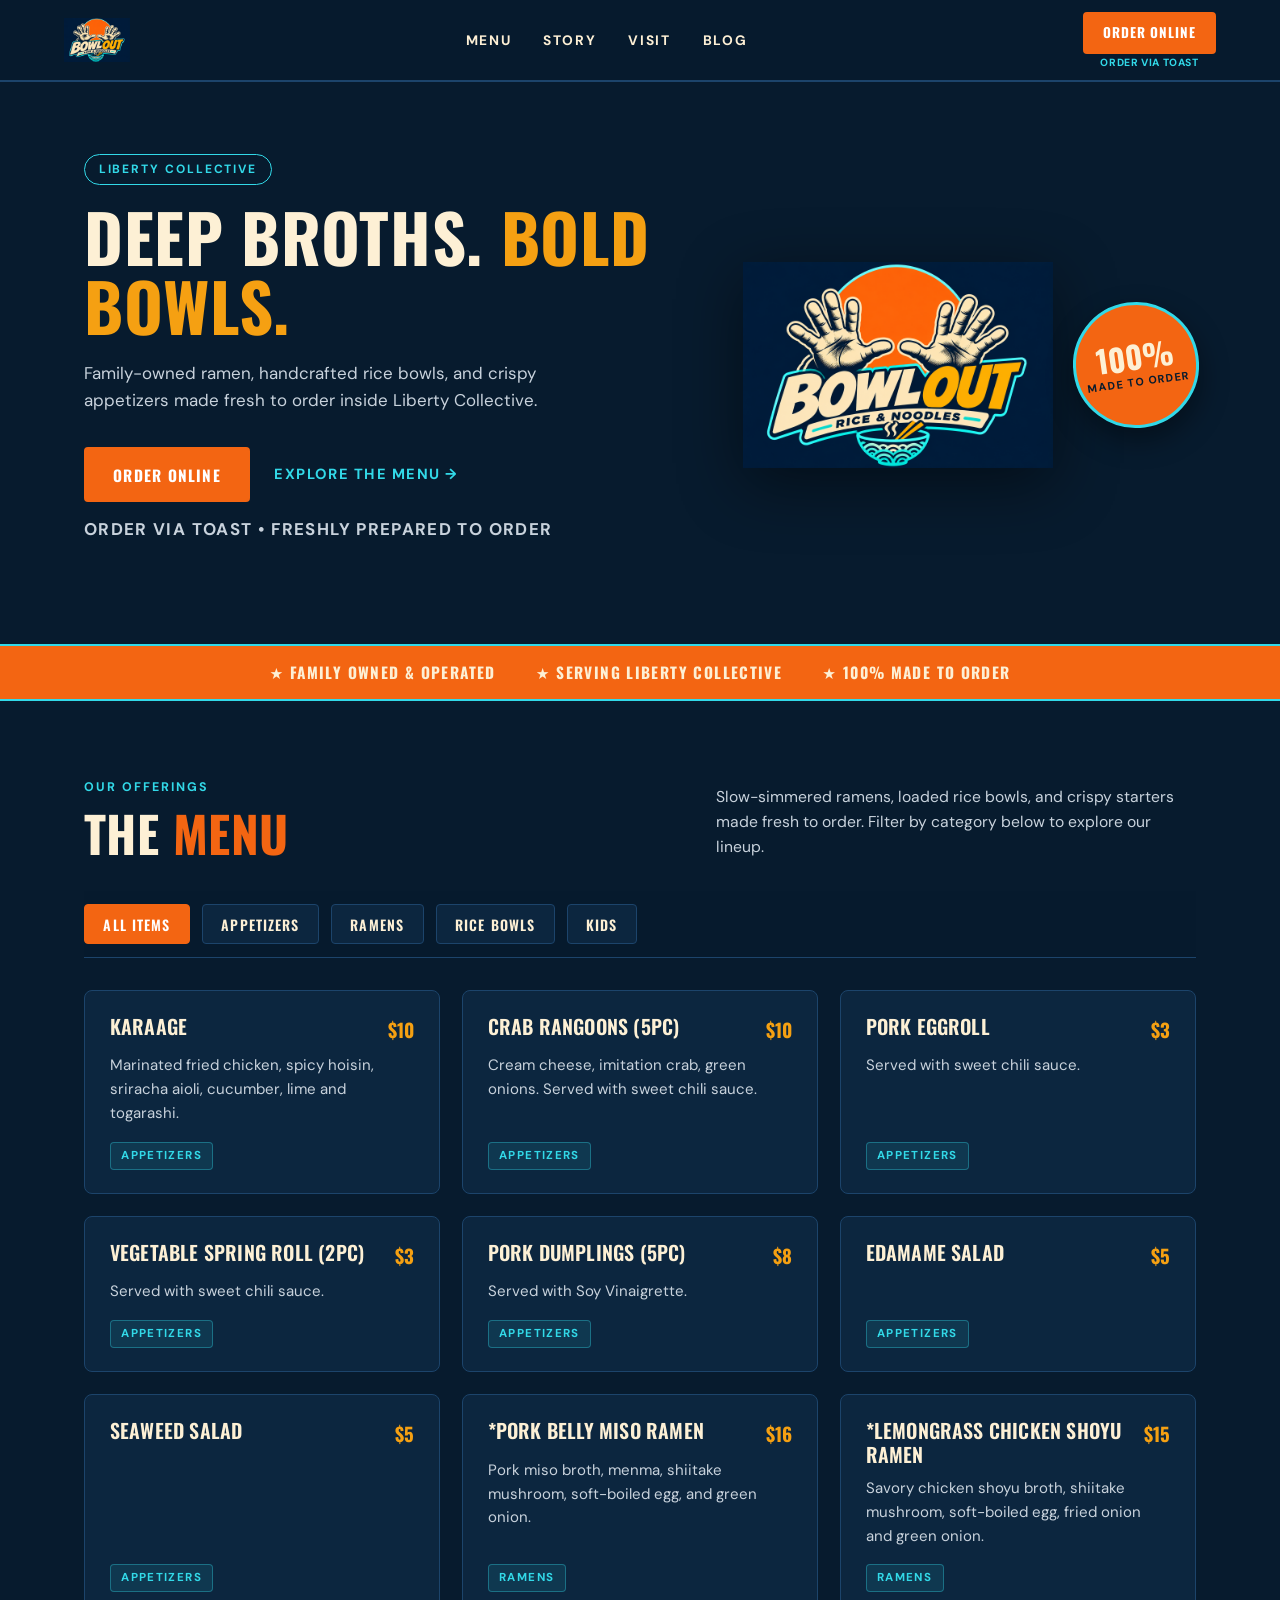
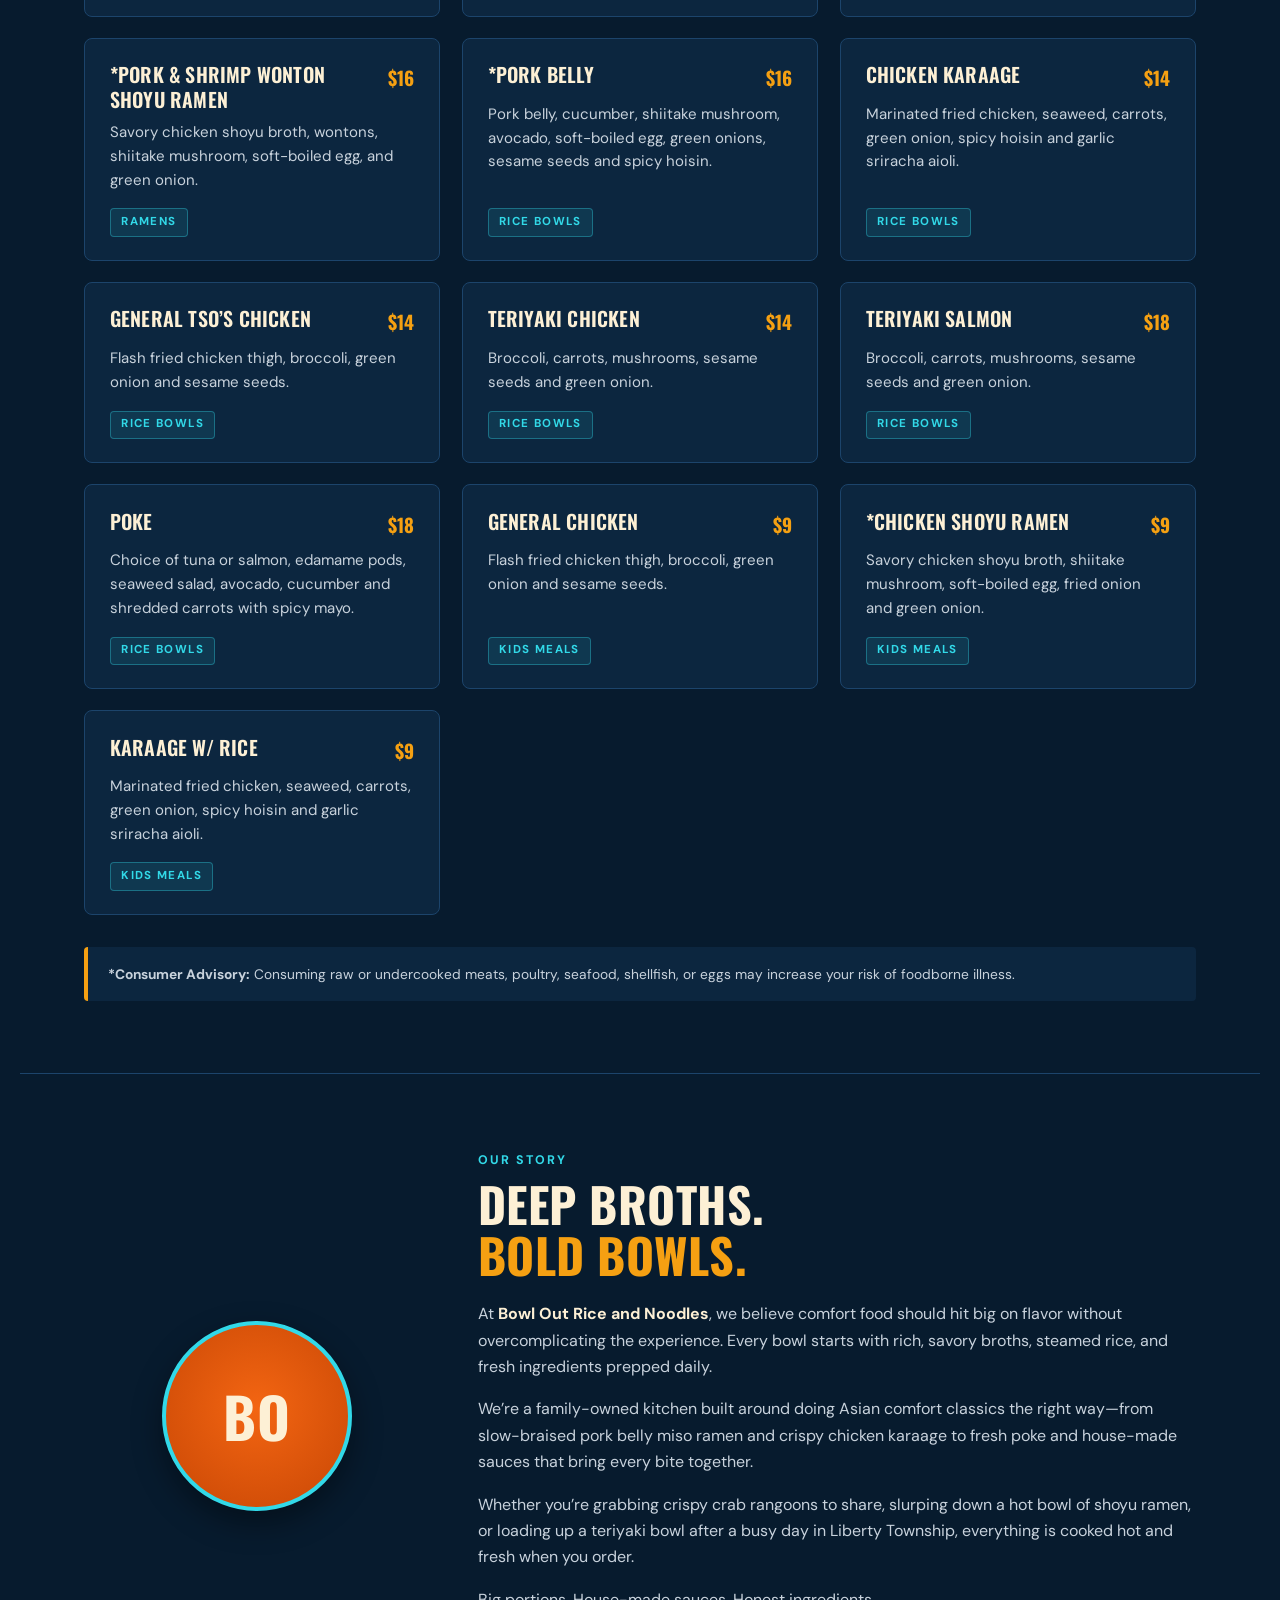
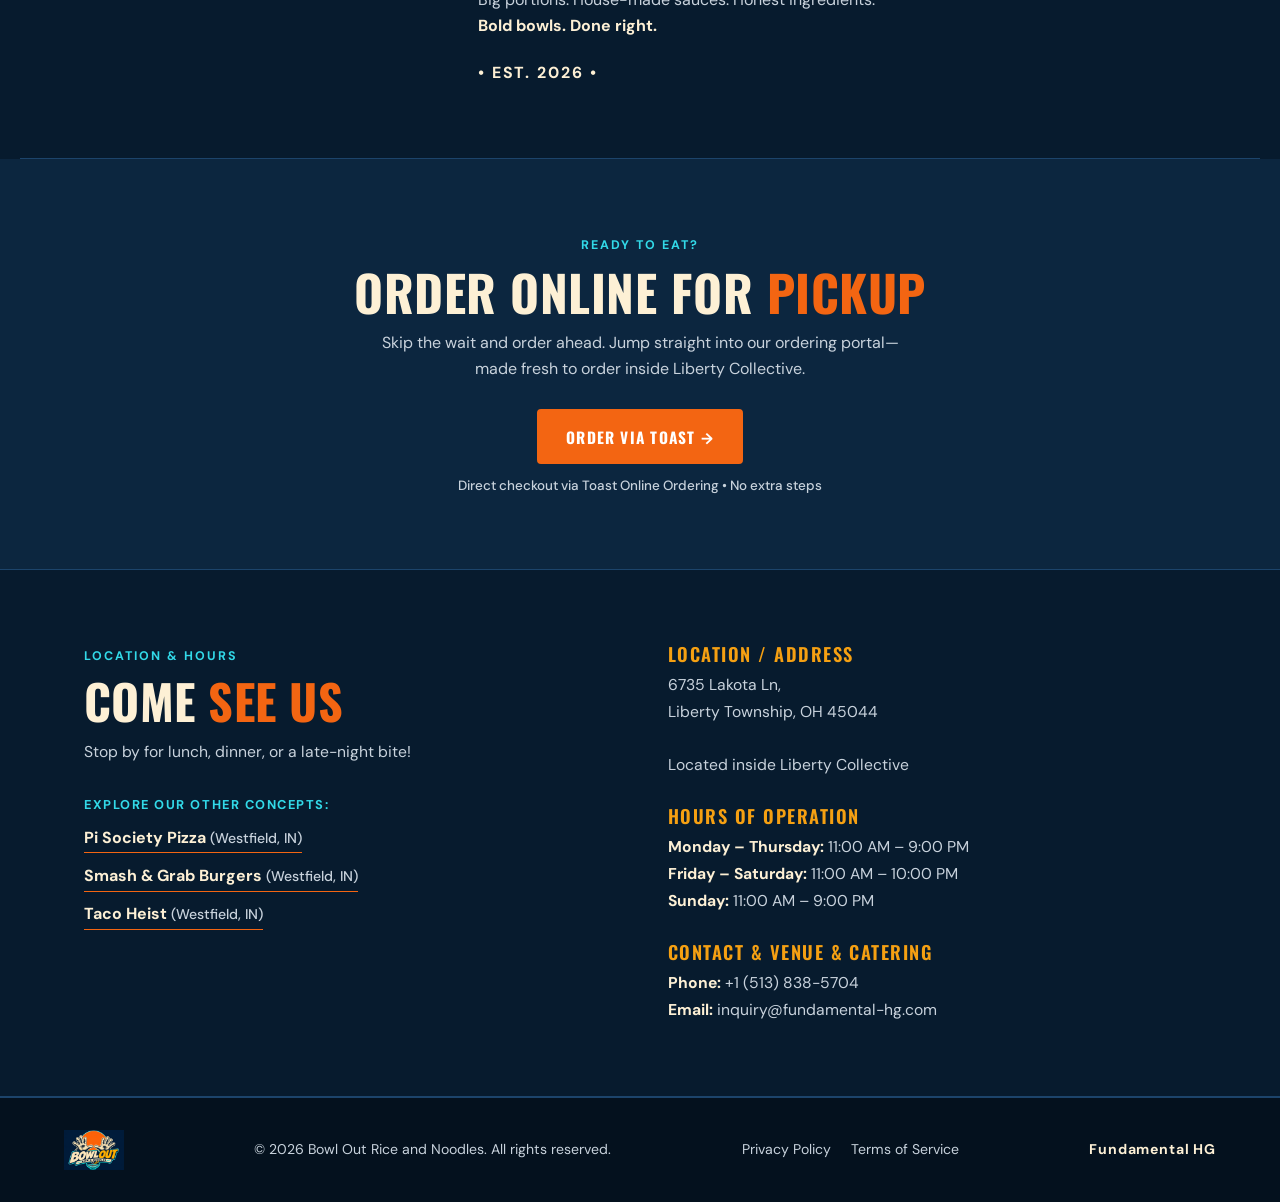
==== commit 0cc416a1: "backlog updates" ====
--- a/index.html
+++ b/index.html
@@ -58,7 +58,7 @@
 
   <!-- Top Navigation Header -->
   <header class="top">
-    <a href="/" class="brand" aria-label="Bowl Out Rice and Noodles Home">
+    <a href="index.html" class="brand" aria-label="Bowl Out Rice and Noodles Home">
       <img src="images/logo_web.png" alt="Bowl Out Rice and Noodles" width="200" height="50">
     </a>
     <nav>
@@ -67,21 +67,40 @@
       <a href="#visit">VISIT</a>
       <a href="blog/index.html">BLOG</a>
     </nav>
-    <button type="button" class="button small order-trigger">ORDER ONLINE</button>
+    <div class="header-order-group">
+      <a
+        href="https://order.toasttab.com/online/bowl-out-liberty-collective"
+        target="_blank"
+        rel="noopener noreferrer"
+        class="button small order-direct-link"
+        aria-label="Order Online via Toast (opens in new tab)"
+      >
+        ORDER ONLINE
+      </a>
+      <span class="order-microcopy-header">Order via Toast</span>
+    </div>
   </header>
 
   <!-- Hero Section -->
   <section id="home" class="hero">
-    <div>
+    <div class="hero-copy">
       <!-- SEO H1: Hidden visually, read by search engines -->
       <h1 class="visually-hidden">Bowl Out Rice and Noodles</h1>
       <span class="eyebrow">LIBERTY COLLECTIVE</span>
       <h2 class="hero-title">DEEP BROTHS. <em>BOLD BOWLS.</em></h2>
       <p>Family-owned ramen, handcrafted rice bowls, and crispy appetizers made fresh to order inside Liberty Collective.</p>
       <div class="actions">
-        <a href="#menu" class="button">EXPLORE THE MENU</a>
-        <a href="#visit" class="textlink">VISIT US &rarr;</a>
-      </div>
+        <a
+          href="https://order.toasttab.com/online/bowl-out-liberty-collective"
+          target="_blank"
+          rel="noopener noreferrer"
+          class="button order-direct-link"
+        >
+          ORDER ONLINE
+        </a>
+        <a href="#menu" class="textlink">EXPLORE THE MENU &rarr;</a>
+      </div>
+      <p class="hero-order-note">Order via Toast &bull; Freshly prepared to order</p>
     </div>
     <div class="hero-art">
       <img src="images/logo.png" alt="Bowl Out Rice and Noodles Emblem" class="hero-logo">
@@ -131,14 +150,14 @@
     <div class="story-mark">
       <span>BO</span>
     </div>
-    <div>
+    <div class="story-copy">
       <span class="category">OUR STORY</span>
       <h2>DEEP BROTHS. <br><em>BOLD BOWLS.</em></h2>
       <p>At <strong>Bowl Out Rice and Noodles</strong>, we believe comfort food should hit big on flavor without overcomplicating the experience. Every bowl starts with rich, savory broths, steamed rice, and fresh ingredients prepped daily.</p>
       <p>We’re a family-owned kitchen built around doing Asian comfort classics the right way—from slow-braised pork belly miso ramen and crispy chicken karaage to fresh poke and house-made sauces that bring every bite together.</p>
       <p>Whether you’re grabbing crispy crab rangoons to share, slurping down a hot bowl of shoyu ramen, or loading up a teriyaki bowl after a busy day in Liberty Township, everything is cooked hot and fresh when you order.</p>
       <p>Big portions. House-made sauces. Honest ingredients.<br><strong>Bold bowls. Done right.</strong></p>
-      <br><strong>&bull; EST. 2026 &bull;</strong>
+      <p class="story-est"><strong>&bull; EST. 2026 &bull;</strong></p>
     </div>
   </section>
 
@@ -146,25 +165,34 @@
   <section class="order">
     <span class="category">READY TO EAT?</span>
     <h2>ORDER ONLINE FOR <span class="orange">PICKUP</span></h2>
-    <p>Skip the wait and order ahead. Click below to place your order directly through our secure ordering partner.</p>
-    <button type="button" class="button order-trigger">ORDER ONLINE</button>
-    <small>Secure checkout powered by Liberty Collective ordering portal.</small>
+    <p>Skip the wait and order ahead. Jump straight into our ordering portal—made fresh to order inside Liberty Collective.</p>
+    <div class="order-cta-stack">
+      <a
+        href="https://order.toasttab.com/online/bowl-out-liberty-collective"
+        target="_blank"
+        rel="noopener noreferrer"
+        class="button order-direct-link"
+      >
+        ORDER VIA TOAST &rarr;
+      </a>
+      <span class="order-microcopy-block">Direct checkout via Toast Online Ordering &bull; No extra steps</span>
+    </div>
   </section>
 
   <!-- Visit & Inquiry Section -->
   <section id="visit" class="visit">
-    <div>
+    <div class="visit-intro">
       <span class="category">LOCATION &amp; HOURS</span>
       <h2>COME <span class="orange">SEE US</span></h2>
       <p>Stop by for lunch, dinner, or a late-night bite!</p>
       <div class="sibling-concepts">
         <span class="concepts-label">Explore our other concepts:</span>
-        <a href="https://www.pisocietypizza.com" target="_blank" rel="noopener noreferrer" class="concept-link" title="Pi Society Pizza">Pi Society Pizza</a>
-        <a href="https://www.smashngrab-burgers.com" target="_blank" rel="noopener noreferrer" class="concept-link" title="Smash &amp; Grab Burgers">Smash &amp; Grab Burgers</a>
-        <a href="https://www.taco-heist.com" target="_blank" rel="noopener noreferrer" class="concept-link" title="Taco Heist">Taco Heist</a>
-      </div>
-    </div>
-    <div>
+        <a href="https://www.pisocietypizza.com" target="_blank" rel="noopener noreferrer" class="concept-link" title="Pi Society Pizza (Westfield, IN)">Pi Society Pizza <span class="concept-location">(Westfield, IN)</span></a>
+        <a href="https://www.smashngrab-burgers.com" target="_blank" rel="noopener noreferrer" class="concept-link" title="Smash &amp; Grab Burgers (Westfield, IN)">Smash &amp; Grab Burgers <span class="concept-location">(Westfield, IN)</span></a>
+        <a href="https://www.taco-heist.com" target="_blank" rel="noopener noreferrer" class="concept-link" title="Taco Heist (Westfield, IN)">Taco Heist <span class="concept-location">(Westfield, IN)</span></a>
+      </div>
+    </div>
+    <div class="visit-details">
       <h3>LOCATION / ADDRESS</h3>
       <p>6735 Lakota Ln,<br>Liberty Township, OH 45044<br><br>Located inside Liberty Collective</p>
       <h3>HOURS OF OPERATION</h3>
@@ -190,18 +218,6 @@
     </div>
     <strong>Fundamental HG</strong>
   </footer>
-
-  <!-- External Redirect Popup Modal -->
-  <div class="modal-overlay" id="orderModal" role="dialog" aria-modal="true" aria-labelledby="orderModalTitle">
-    <div class="modal-box">
-      <h3 id="orderModalTitle">REDIRECTING TO ORDER</h3>
-      <p>You are now being redirected to our secure online ordering partner at Liberty Collective.</p>
-      <div class="modal-actions">
-        <button type="button" class="button small" id="proceedBtn">CONTINUE</button>
-        <button type="button" class="button small btn-cancel" id="cancelBtn">CANCEL</button>
-      </div>
-    </div>
-  </div>
 
   <!-- Scripts -->
   <script defer src="js/main.js"></script>
--- a/css/styles.css
+++ b/css/styles.css
@@ -747,56 +747,47 @@
 }
 
 /* ==========================================================================
-   External Order Redirect Modal
-   ========================================================================== */
-.modal-overlay {
-  display: none;
-  position: fixed;
-  inset: 0;
-  z-index: 9999;
-  background-color: rgba(4, 15, 28, 0.82);
-  align-items: center;
-  justify-content: center;
-  padding: 1.25rem;
-}
-
-.modal-overlay.active {
-  display: flex;
-}
-
-.modal-box {
-  background-color: #ffffff;
-  color: #071b2e;
-  width: 100%;
-  max-width: 440px;
-  padding: 2rem;
-  border-radius: 8px;
-  border-top: 5px solid var(--orange);
-  box-shadow: 0 20px 45px rgba(0, 0, 0, 0.5);
-  text-align: center;
-}
-
-.modal-box h3 {
-  font-family: var(--font-display);
-  font-weight: 700;
-  font-size: 1.55rem;
-  letter-spacing: 0.01em;
-  text-transform: uppercase;
-  color: #071b2e;
-  margin-bottom: 0.75rem;
-}
-
-.modal-box p {
-  font-size: 0.98rem;
-  line-height: 1.6;
-  color: #334155;
-  margin-bottom: 1.5rem;
-}
-
-.modal-actions {
-  display: flex;
-  justify-content: center;
-  gap: 0.85rem;
+   Direct Order CTA & Toast Microcopy
+   ========================================================================== */
+.header-order-group {
+  display: inline-flex;
+  flex-direction: column;
+  align-items: center;
+  gap: 0.22rem;
+  flex-shrink: 0;
+}
+
+.order-microcopy-header {
+  font-size: 0.65rem;
+  font-weight: 700;
+  letter-spacing: 0.06em;
+  text-transform: uppercase;
+  color: var(--cyan);
+  line-height: 1;
+  white-space: nowrap;
+}
+
+.hero-order-note {
+  margin-top: 0.85rem;
+  margin-bottom: 0;
+  font-size: 0.82rem;
+  font-weight: 700;
+  letter-spacing: 0.08em;
+  text-transform: uppercase;
+  color: var(--cyan);
+}
+
+.order-cta-stack {
+  display: inline-flex;
+  flex-direction: column;
+  align-items: center;
+  gap: 0.7rem;
+}
+
+.order-microcopy-block {
+  font-size: 0.84rem;
+  font-weight: 500;
+  color: var(--cream-muted);
 }
 
 /* ==========================================================================
@@ -886,6 +877,10 @@
   header.top .button.small {
     padding: 0.42rem 0.85rem;
     font-size: 0.78rem;
+  }
+
+  .order-microcopy-header {
+    font-size: 0.6rem;
   }
 
   .ticker {
@@ -1392,3 +1387,65 @@
     margin-bottom: 1rem;
   }
 }
+
+/* ==========================================================================
+   Blog Hub & Post Conversion CTAs (BO-002: Back to Menu & Order Online)
+   ========================================================================== */
+.blog-cta-actions {
+  display: flex;
+  align-items: center;
+  justify-content: center;
+  flex-wrap: wrap;
+  gap: 0.85rem;
+  margin-top: 1.25rem;
+}
+
+.blog-post-cta-box {
+  display: flex;
+  align-items: center;
+  justify-content: flex-start;
+  flex-wrap: wrap;
+  gap: 0.85rem;
+  margin-top: 1.75rem;
+  padding-top: 1.35rem;
+  border-top: 1px solid var(--border-subtle);
+}
+
+.btn.btn-secondary-outline {
+  display: inline-flex;
+  align-items: center;
+  justify-content: center;
+  background-color: var(--bg-navy);
+  color: var(--cream);
+  border: 1.5px solid var(--cyan);
+  padding: 0.55rem 1.15rem;
+  border-radius: 4px;
+  font-family: var(--font-display);
+  font-weight: 700;
+  font-size: 0.84rem;
+  letter-spacing: 0.09em;
+  text-transform: uppercase;
+  white-space: nowrap;
+  cursor: pointer;
+  transition: background-color 0.2s ease, border-color 0.2s ease, color 0.2s ease, transform 0.15s ease;
+}
+
+.btn.btn-secondary-outline:hover {
+  background-color: rgba(50, 217, 232, 0.12);
+  border-color: var(--amber);
+  color: var(--amber);
+  transform: translateY(-1px);
+}
+
+/* ==========================================================================
+   Sister Concept Location Tag (BO-005)
+   ========================================================================== */
+.concept-location {
+  font-weight: 500;
+  font-size: 0.88em;
+  color: var(--cream-muted);
+}
+
+.concept-link:hover .concept-location {
+  color: var(--amber);
+}
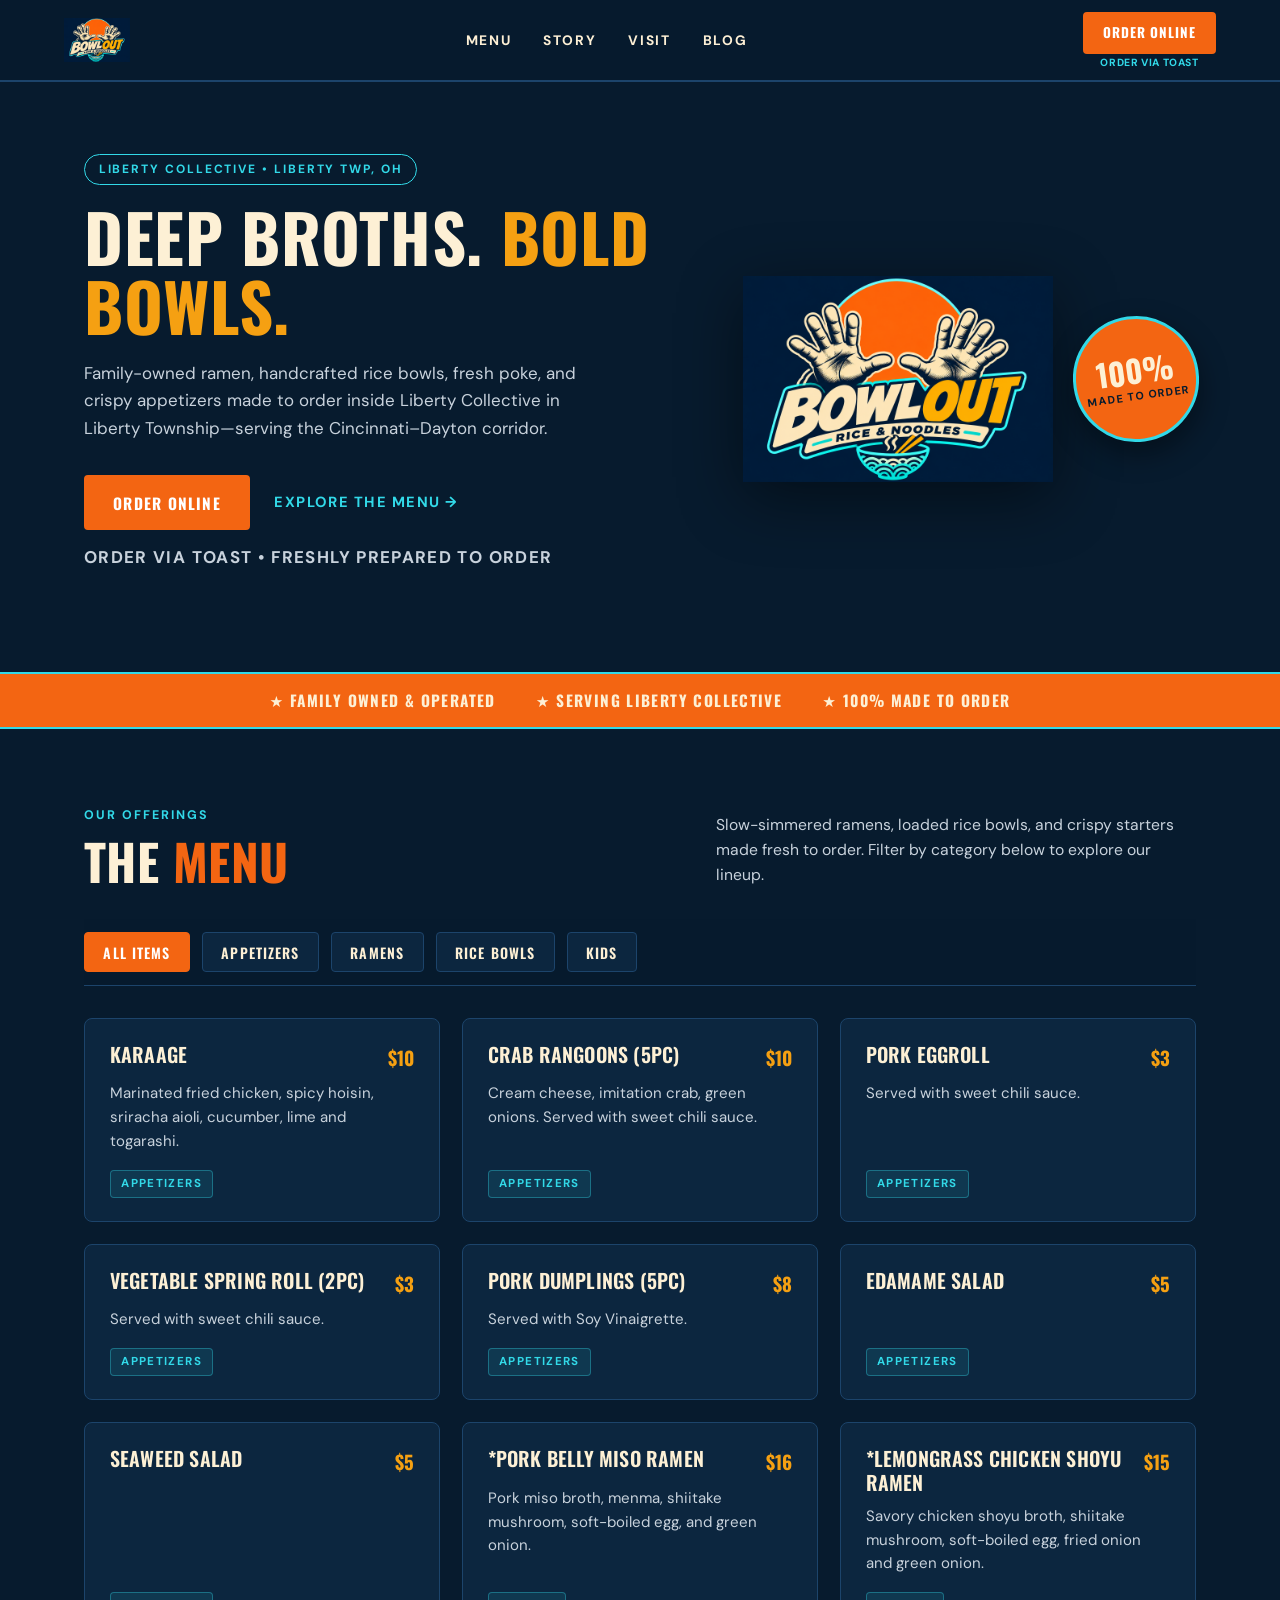
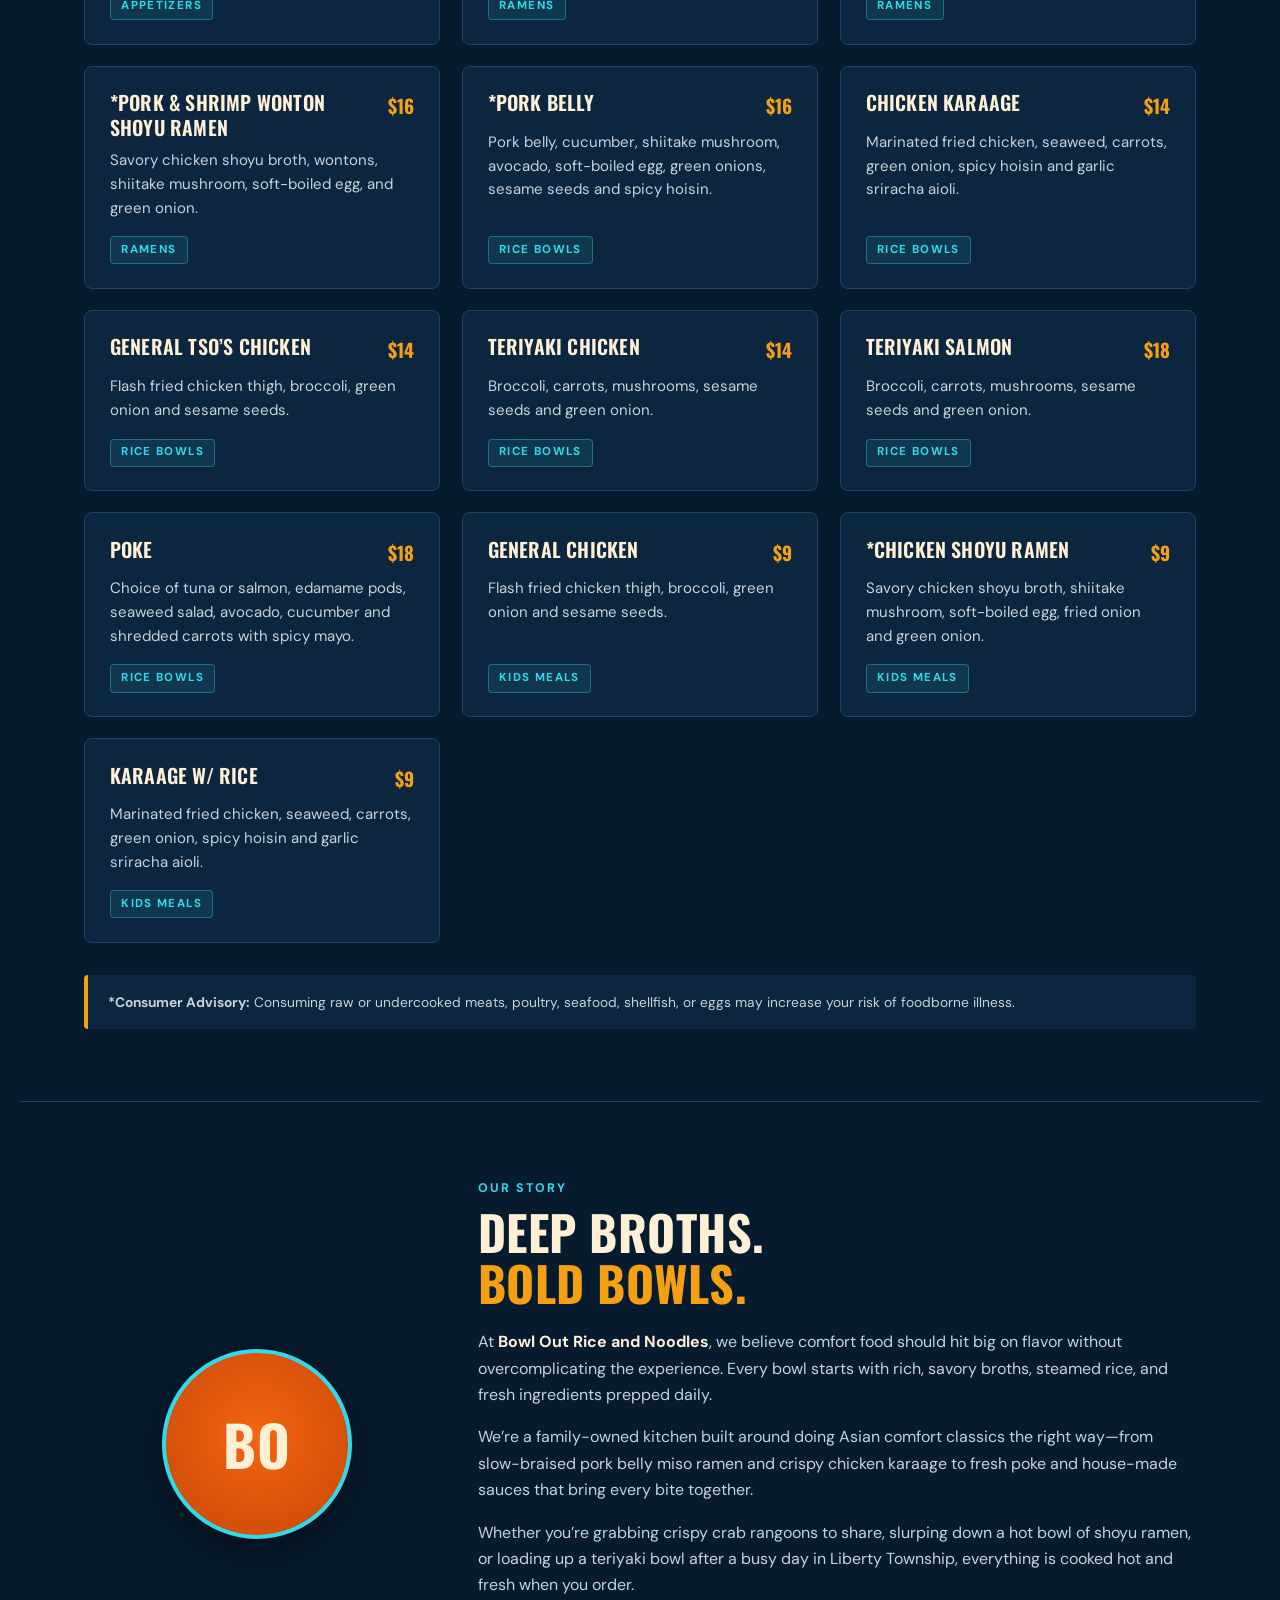
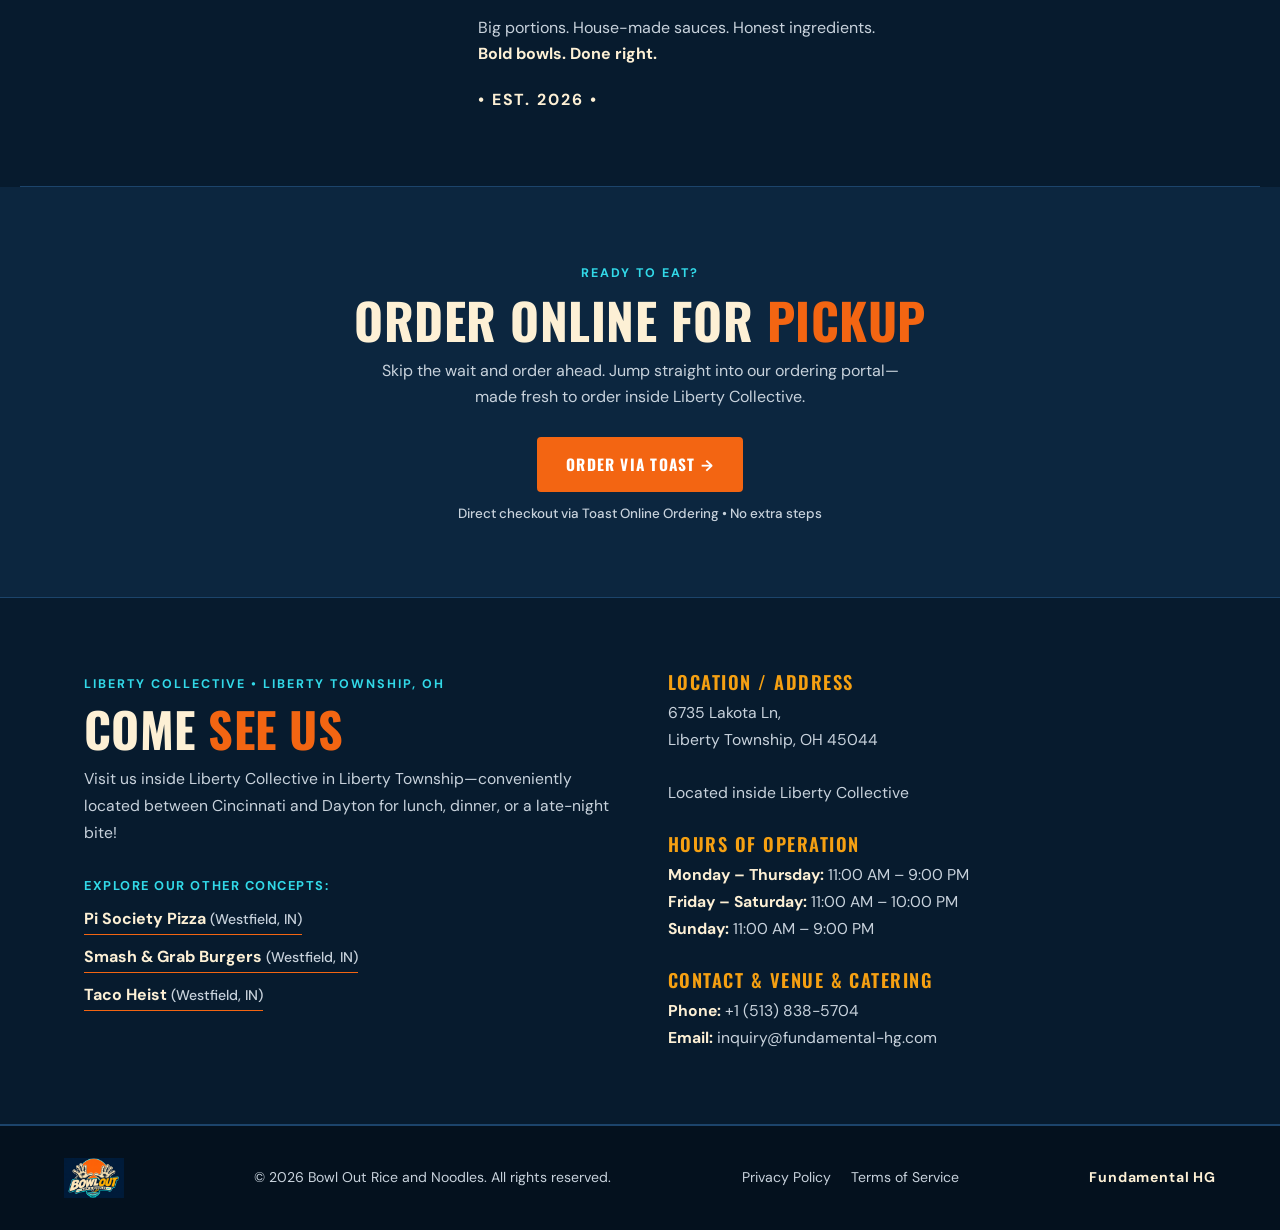
==== commit 9c7615fe: "backlog items" ====
--- a/index.html
+++ b/index.html
@@ -10,7 +10,7 @@
     gtag('js', new Date());
   </script>
   <meta name="theme-color" content="#071b2e">
-  <meta name="description" content="Bowl Out Rice and Noodles at Liberty Collective, 6735 Lakota Ln, Liberty Township, OH 45044. Family-owned ramen, handcrafted rice bowls, poke, and crispy appetizers.">
+  <meta name="description" content="Bowl Out Rice and Noodles at Liberty Collective in Liberty Township, OH (6735 Lakota Ln), serving the Cincinnati-Dayton area with family-owned ramen, handcrafted rice bowls, poke, and crispy appetizers.">
   <title>Bowl Out Rice and Noodles | Liberty Twp, OH</title>
   <link rel="preconnect" href="https://fonts.googleapis.com">
   <link rel="preconnect" href="https://fonts.gstatic.com" crossorigin>
@@ -20,6 +20,7 @@
   <link rel="canonical" href="https://www.bowloutrn.com/">
   <meta property="og:site_name" content="Bowl Out Rice and Noodles">
   <meta property="og:title" content="Bowl Out Rice and Noodles | Liberty Twp, OH">
+  <meta property="og:description" content="Bowl Out Rice and Noodles at Liberty Collective in Liberty Township, OH (6735 Lakota Ln), serving the Cincinnati-Dayton area with family-owned ramen, handcrafted rice bowls, poke, and crispy appetizers.">
   <meta property="og:url" content="https://www.bowloutrn.com/">
   <meta property="og:type" content="website">
   <script type="application/ld+json">
@@ -37,7 +38,7 @@
           "@type": "Restaurant",
           "@id": "https://www.bowloutrn.com/#restaurant",
           "name": "Bowl Out Rice and Noodles",
-          "description": "Family-owned ramen, handcrafted rice bowls, and crispy appetizers located inside Liberty Collective in Liberty Township, Ohio.",
+          "description": "Family-owned ramen, handcrafted rice bowls, poke, and crispy appetizers located inside Liberty Collective in Liberty Township, Ohio, serving the Cincinnati-Dayton area.",
           "url": "https://www.bowloutrn.com/",
           "telephone": "+1-513-838-5704",
           "servesCuisine": "Asian",
@@ -86,9 +87,9 @@
     <div class="hero-copy">
       <!-- SEO H1: Hidden visually, read by search engines -->
       <h1 class="visually-hidden">Bowl Out Rice and Noodles</h1>
-      <span class="eyebrow">LIBERTY COLLECTIVE</span>
+      <span class="eyebrow">LIBERTY COLLECTIVE &bull; LIBERTY TWP, OH</span>
       <h2 class="hero-title">DEEP BROTHS. <em>BOLD BOWLS.</em></h2>
-      <p>Family-owned ramen, handcrafted rice bowls, and crispy appetizers made fresh to order inside Liberty Collective.</p>
+      <p>Family-owned ramen, handcrafted rice bowls, fresh poke, and crispy appetizers made to order inside Liberty Collective in Liberty Township—serving the Cincinnati–Dayton corridor.</p>
       <div class="actions">
         <a
           href="https://order.toasttab.com/online/bowl-out-liberty-collective"
@@ -182,9 +183,9 @@
   <!-- Visit & Inquiry Section -->
   <section id="visit" class="visit">
     <div class="visit-intro">
-      <span class="category">LOCATION &amp; HOURS</span>
+      <span class="category">LIBERTY COLLECTIVE &bull; LIBERTY TOWNSHIP, OH</span>
       <h2>COME <span class="orange">SEE US</span></h2>
-      <p>Stop by for lunch, dinner, or a late-night bite!</p>
+      <p>Visit us inside Liberty Collective in Liberty Township—conveniently located between Cincinnati and Dayton for lunch, dinner, or a late-night bite!</p>
       <div class="sibling-concepts">
         <span class="concepts-label">Explore our other concepts:</span>
         <a href="https://www.pisocietypizza.com" target="_blank" rel="noopener noreferrer" class="concept-link" title="Pi Society Pizza (Westfield, IN)">Pi Society Pizza <span class="concept-location">(Westfield, IN)</span></a>
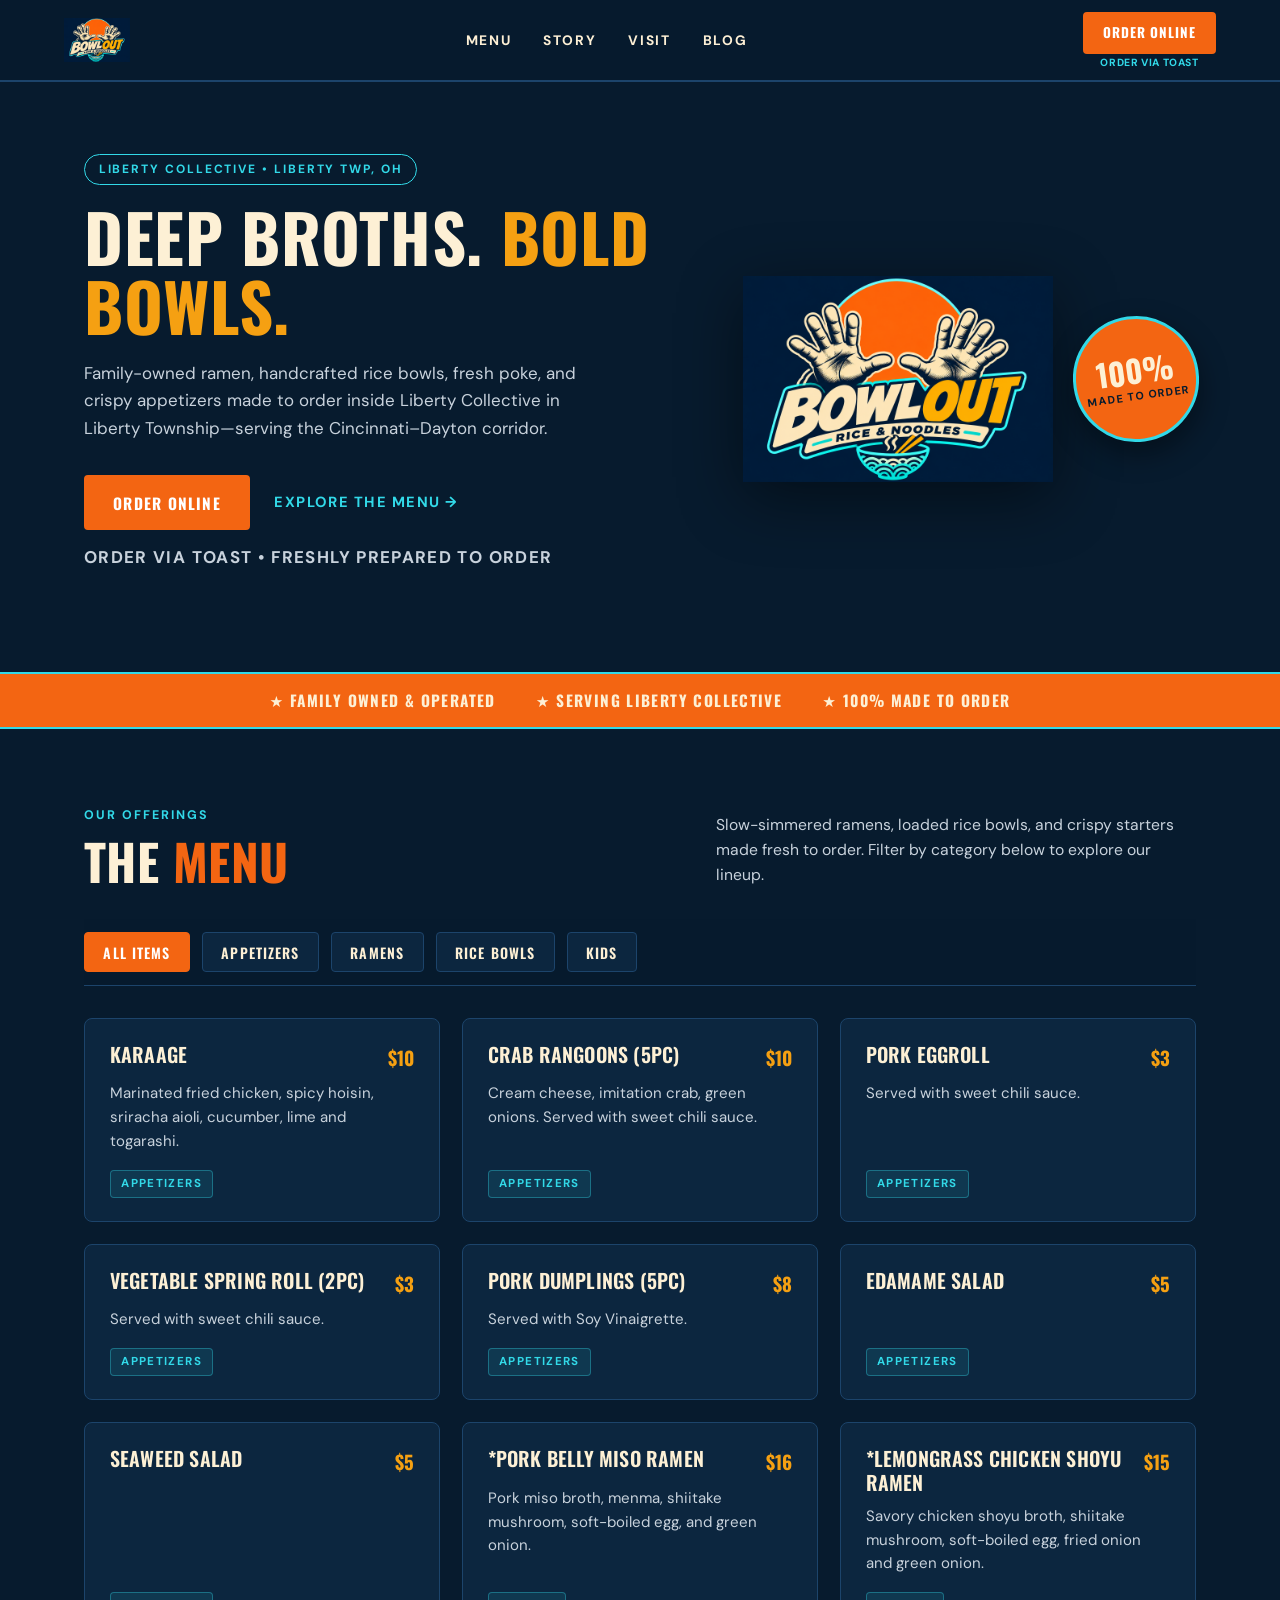
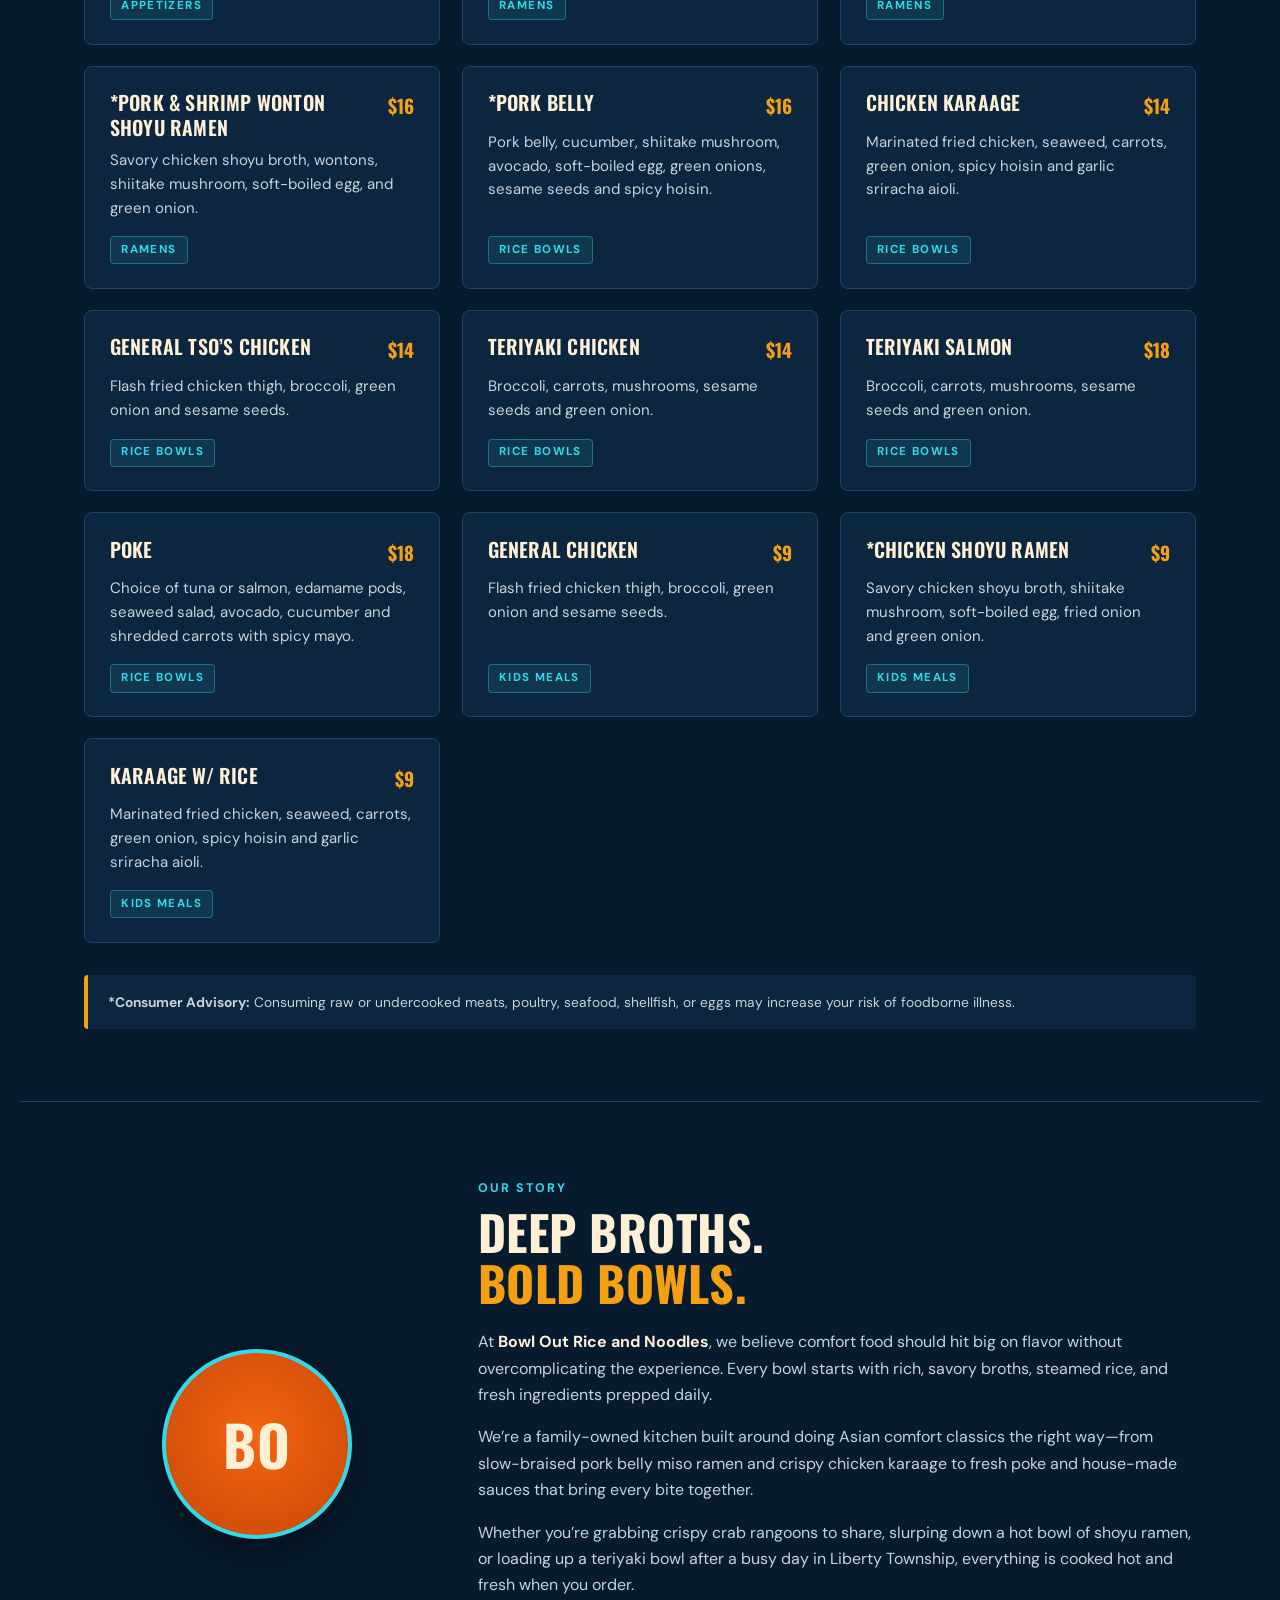
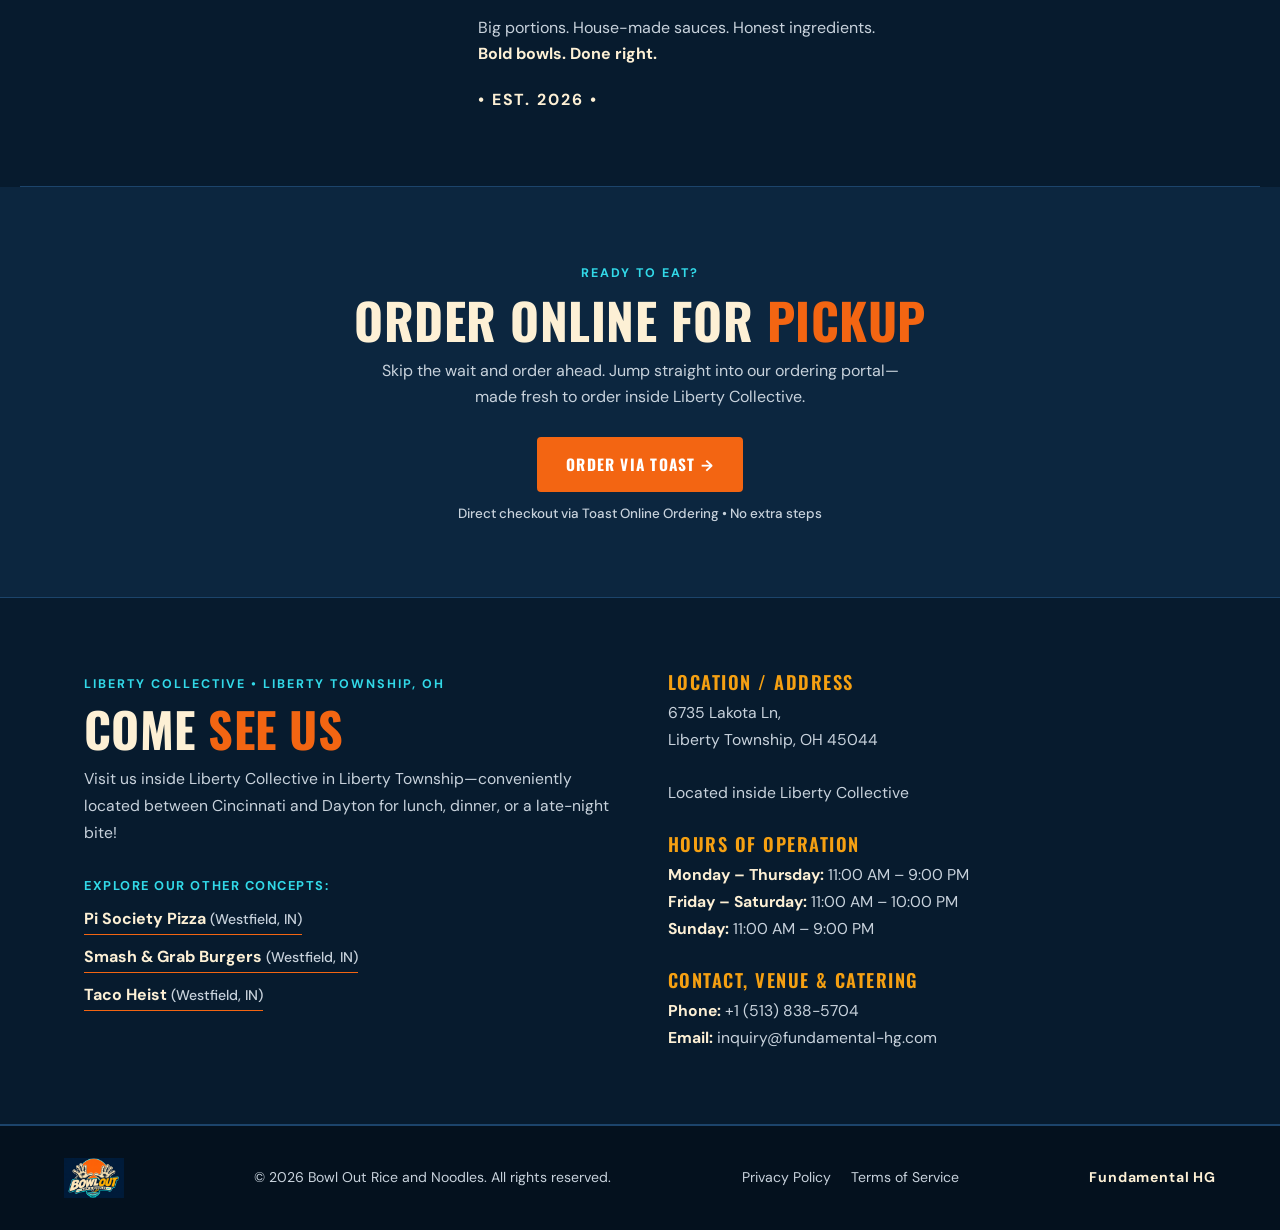
==== commit 47b11e75: "contact venue" ====
--- a/index.html
+++ b/index.html
@@ -202,7 +202,7 @@
         <strong>Friday – Saturday:</strong> 11:00 AM – 10:00 PM<br>
         <strong>Sunday:</strong> 11:00 AM – 9:00 PM
       </p>
-      <h3>CONTACT &amp; VENUE &amp; CATERING</h3>
+      <h3>CONTACT, VENUE &amp; CATERING</h3>
       <p><strong>Phone:</strong> +1 (513) 838-5704<br><strong>Email:</strong> inquiry@fundamental-hg.com</p>
     </div>
   </section>
